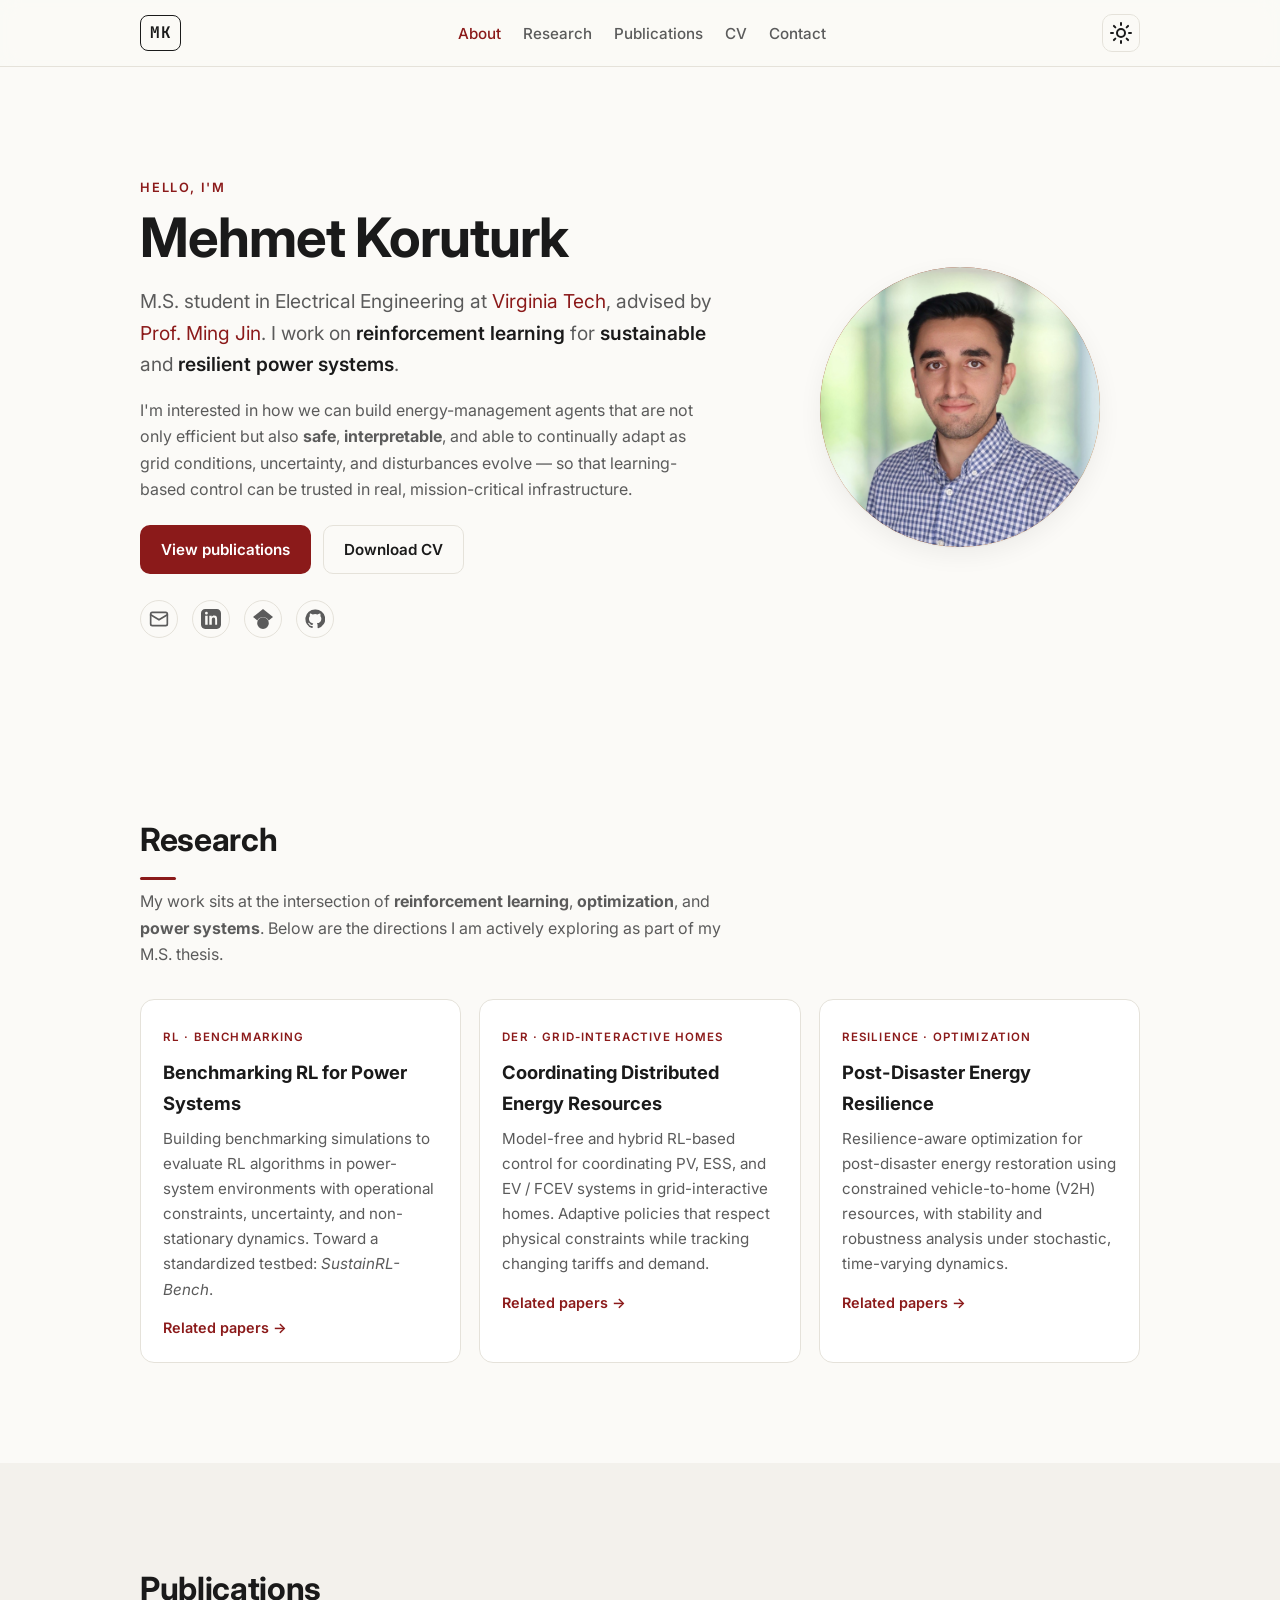
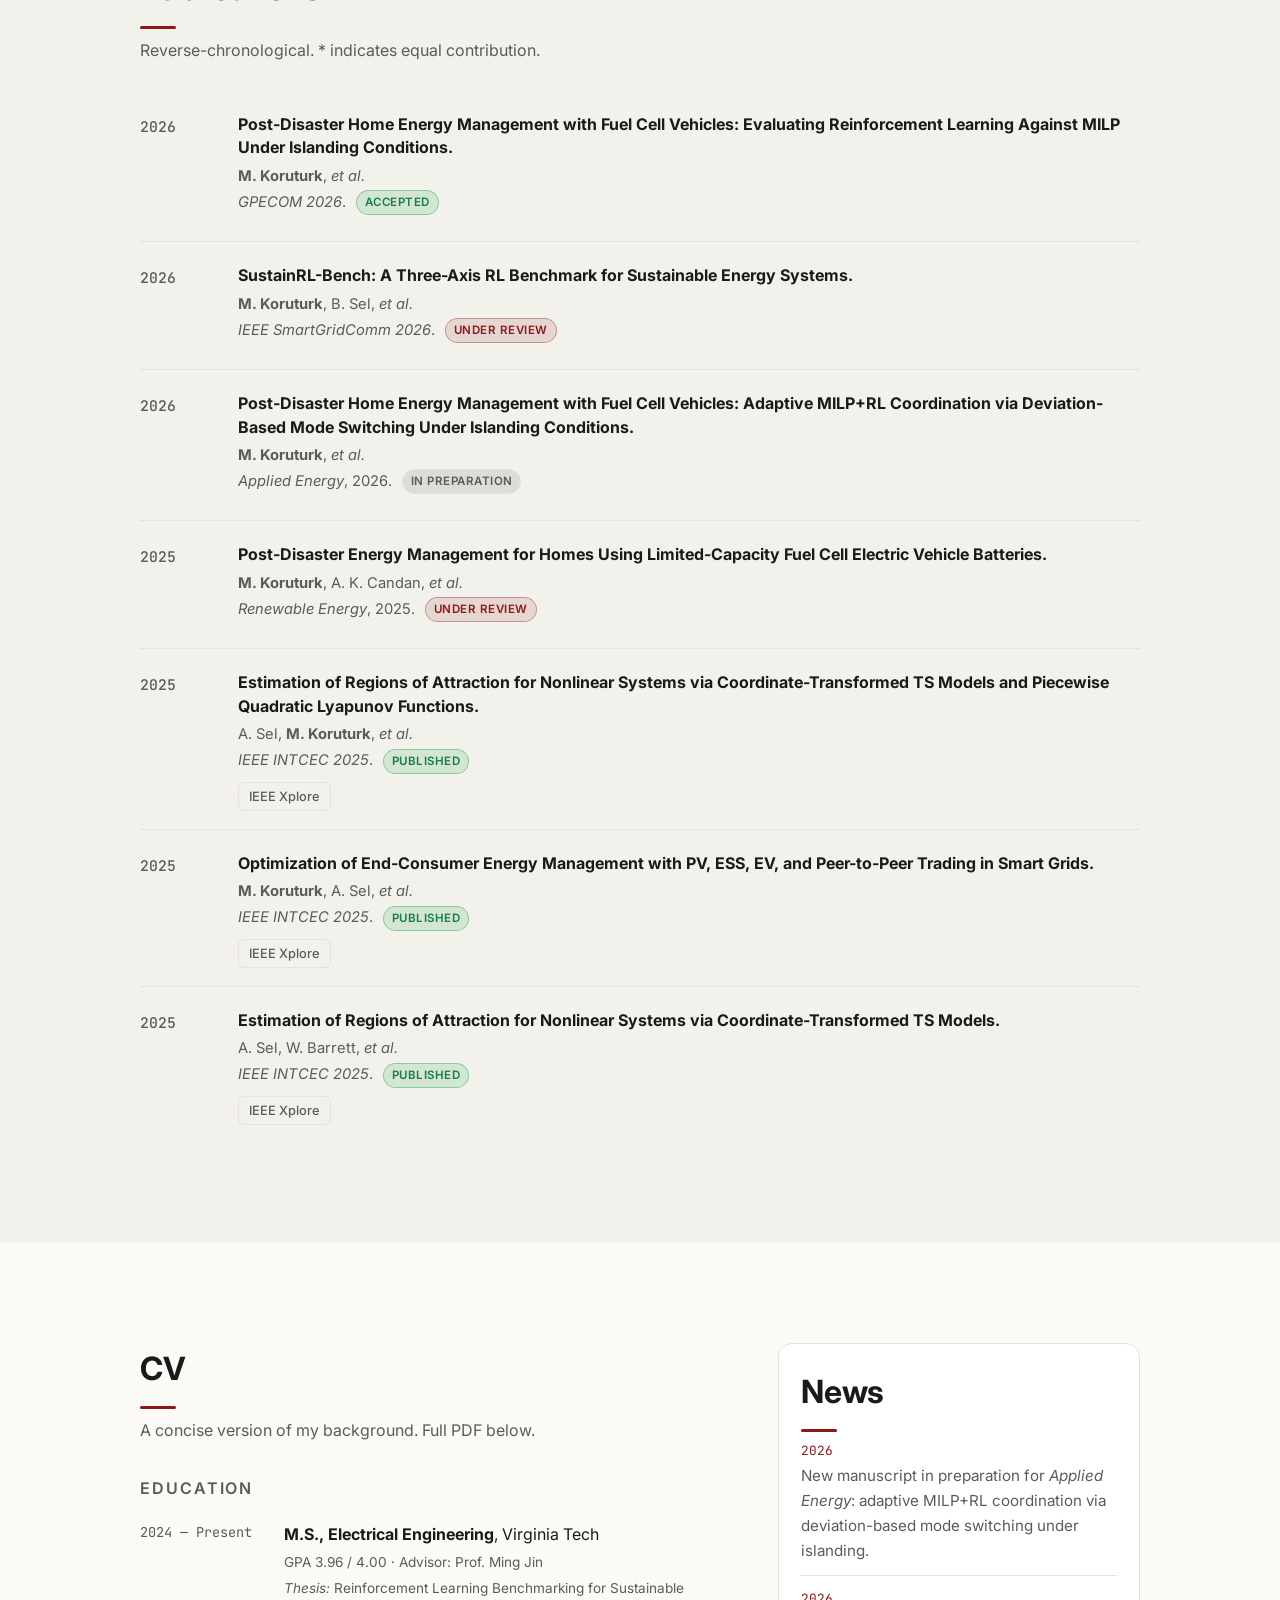
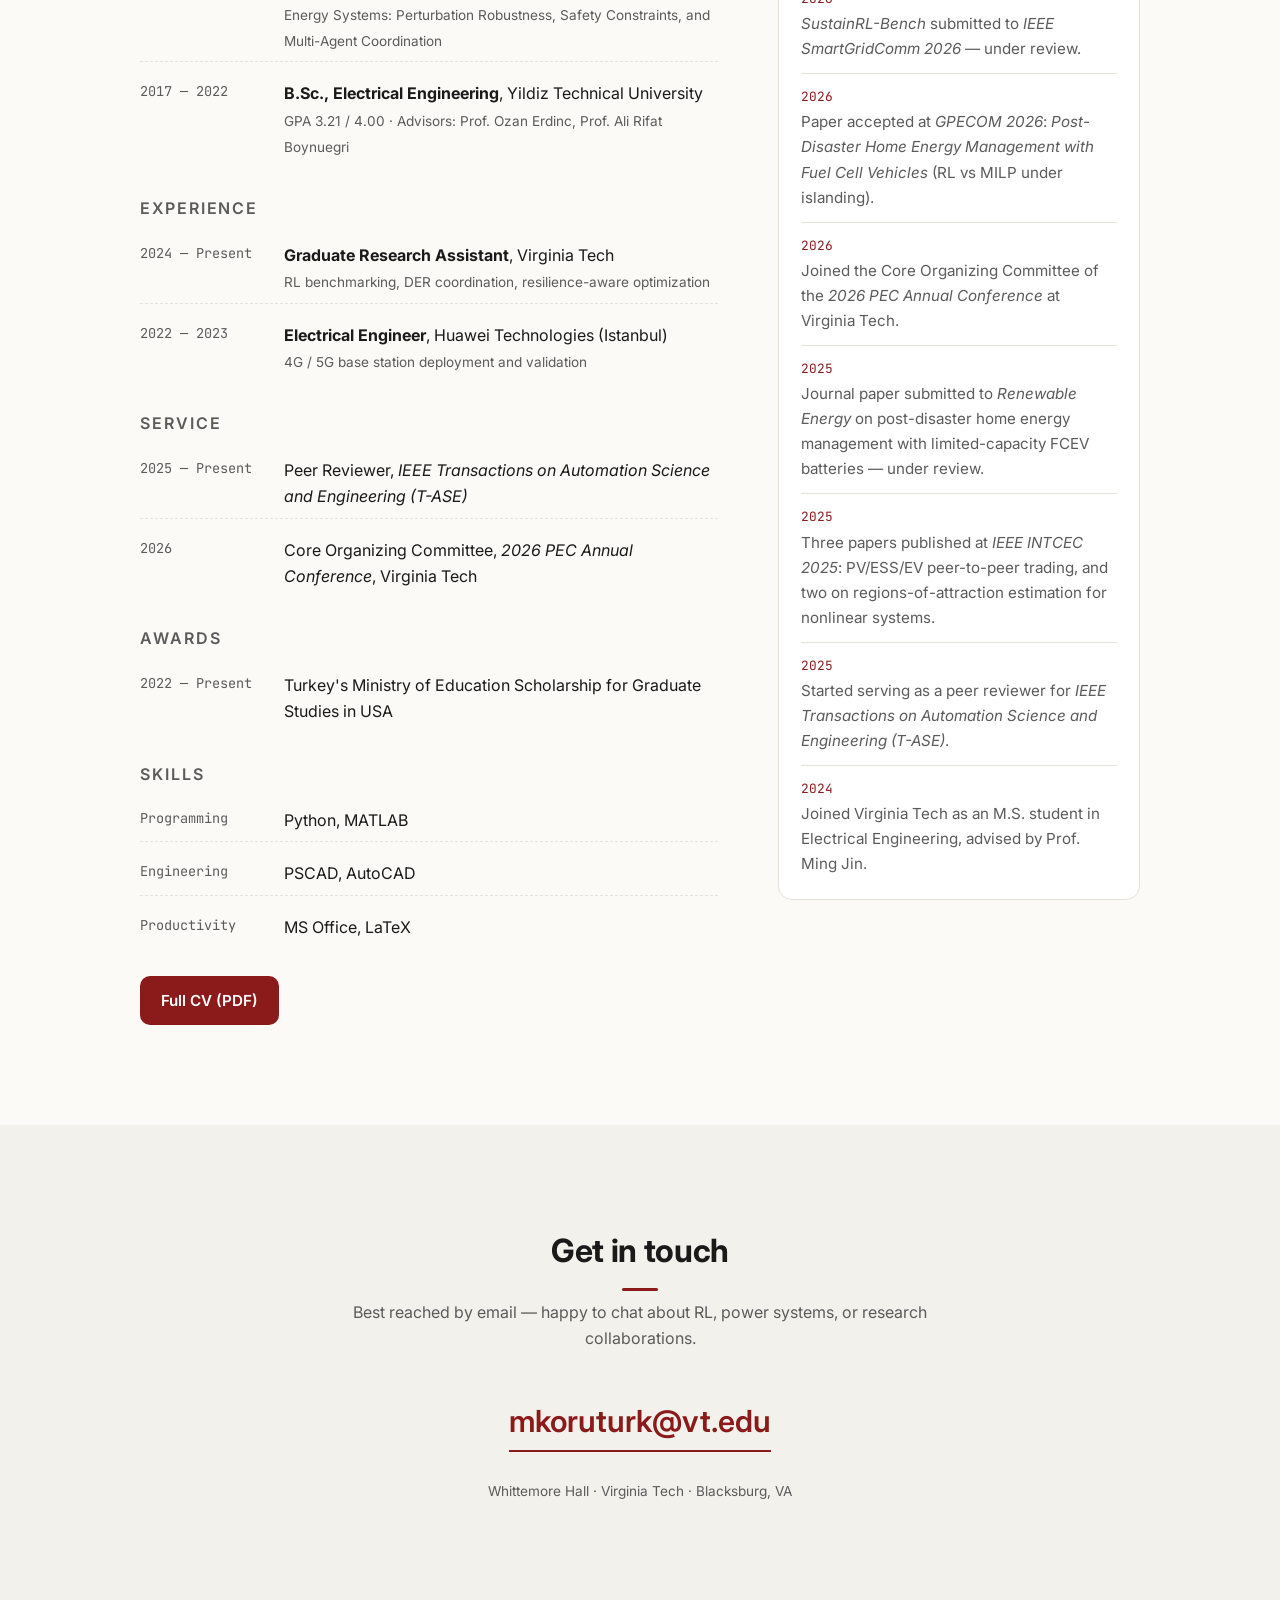
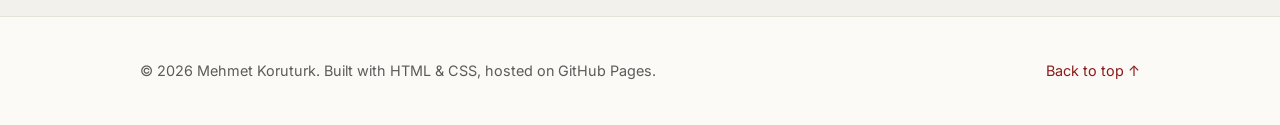
==== index.html @ cf34884a "Restore profile photo and CV PDF download" ====
<!DOCTYPE html>
<html lang="en">
<head>
  <meta charset="UTF-8" />
  <meta name="viewport" content="width=device-width, initial-scale=1.0" />
  <meta name="description" content="Mehmet Koruturk — M.S. student in Electrical Engineering at Virginia Tech. Reinforcement learning for sustainable and resilient power systems." />
  <meta name="author" content="Mehmet Koruturk" />
  <meta property="og:title" content="Mehmet Koruturk — Personal Website" />
  <meta property="og:description" content="M.S. in EE at Virginia Tech. Reinforcement learning for sustainable and resilient power systems." />
  <meta property="og:type" content="website" />
  <title>Mehmet Koruturk</title>

  <link rel="preconnect" href="https://fonts.googleapis.com" />
  <link rel="preconnect" href="https://fonts.gstatic.com" crossorigin />
  <link href="https://fonts.googleapis.com/css2?family=Inter:wght@300;400;500;600;700&family=JetBrains+Mono:wght@400;500&display=swap" rel="stylesheet" />

  <link rel="stylesheet" href="style.css" />
  <link rel="icon" type="image/svg+xml" href="data:image/svg+xml,%3Csvg xmlns='http://www.w3.org/2000/svg' viewBox='0 0 100 100'%3E%3Ctext y='.9em' font-size='90'%3E%E2%9A%A1%3C/text%3E%3C/svg%3E" />
</head>
<body>
  <a href="#main" class="skip-link">Skip to content</a>

  <nav class="nav" aria-label="Primary">
    <div class="nav-inner">
      <a href="#" class="nav-brand">MK</a>
      <ul class="nav-links">
        <li><a href="#about">About</a></li>
        <li><a href="#research">Research</a></li>
        <li><a href="#publications">Publications</a></li>
        <li><a href="#cv">CV</a></li>
        <li><a href="#contact">Contact</a></li>
      </ul>
      <button id="theme-toggle" class="theme-toggle" aria-label="Toggle color theme" type="button">
        <svg class="icon-sun" xmlns="http://www.w3.org/2000/svg" viewBox="0 0 24 24" fill="none" stroke="currentColor" stroke-width="2" stroke-linecap="round" stroke-linejoin="round">
          <circle cx="12" cy="12" r="4"/>
          <path d="M12 2v2M12 20v2M4.93 4.93l1.41 1.41M17.66 17.66l1.41 1.41M2 12h2M20 12h2M4.93 19.07l1.41-1.41M17.66 6.34l1.41-1.41"/>
        </svg>
        <svg class="icon-moon" xmlns="http://www.w3.org/2000/svg" viewBox="0 0 24 24" fill="none" stroke="currentColor" stroke-width="2" stroke-linecap="round" stroke-linejoin="round">
          <path d="M21 12.79A9 9 0 1 1 11.21 3 7 7 0 0 0 21 12.79z"/>
        </svg>
      </button>
    </div>
  </nav>

  <main id="main">
    <!-- HERO / ABOUT -->
    <section id="about" class="hero">
      <div class="container hero-grid">
        <div class="hero-text">
          <p class="eyebrow">Hello, I'm</p>
          <h1>Mehmet Koruturk</h1>
          <p class="lede">
            M.S. student in Electrical Engineering at
            <a href="https://www.vt.edu" target="_blank" rel="noopener">Virginia Tech</a>,
            advised by <a href="https://www.jinming.tech/" target="_blank" rel="noopener">Prof. Ming Jin</a>.
            I work on <span class="hl">reinforcement learning</span> for
            <span class="hl">sustainable</span> and <span class="hl">resilient power systems</span>.
          </p>
          <p class="bio">
            I'm interested in how we can build energy-management agents that are not only
            efficient but also <strong>safe</strong>, <strong>interpretable</strong>, and able
            to continually adapt as grid conditions, uncertainty, and disturbances evolve — so
            that learning-based control can be trusted in real, mission-critical infrastructure.
          </p>
          <div class="cta-row">
            <a class="btn btn-primary" href="#publications">View publications</a>
            <a class="btn btn-ghost" href="MehmetKoruturk_CV.pdf" target="_blank" rel="noopener">Download CV</a>
          </div>
          <ul class="socials" aria-label="Social links">
            <li><a href="mailto:mkoruturk@vt.edu" aria-label="Email">
              <svg xmlns="http://www.w3.org/2000/svg" viewBox="0 0 24 24" width="20" height="20" fill="none" stroke="currentColor" stroke-width="2" stroke-linecap="round" stroke-linejoin="round"><rect x="2" y="4" width="20" height="16" rx="2"/><path d="m22 7-10 6L2 7"/></svg>
            </a></li>
            <li><a href="https://www.linkedin.com/in/mehmet-koruturk210199/" target="_blank" rel="noopener" aria-label="LinkedIn">
              <svg xmlns="http://www.w3.org/2000/svg" viewBox="0 0 24 24" width="20" height="20" fill="currentColor"><path d="M19 0h-14C2.24 0 0 2.24 0 5v14c0 2.76 2.24 5 5 5h14c2.76 0 5-2.24 5-5V5c0-2.76-2.24-5-5-5zM8 19H5V8h3v11zM6.5 6.7a1.7 1.7 0 1 1 0-3.4 1.7 1.7 0 0 1 0 3.4zM20 19h-3v-5.6c0-1.34-.03-3.06-1.87-3.06-1.87 0-2.16 1.46-2.16 2.96V19h-3V8h2.88v1.5h.04c.4-.76 1.38-1.56 2.84-1.56 3.04 0 3.6 2 3.6 4.6V19z"/></svg>
            </a></li>
            <li><a href="https://scholar.google.com/citations?user=0nd6K10AAAAJ&hl=en" target="_blank" rel="noopener" aria-label="Google Scholar">
              <svg xmlns="http://www.w3.org/2000/svg" viewBox="0 0 24 24" width="20" height="20" fill="currentColor"><path d="M5.242 13.769L0 9.5 12 0l12 9.5-5.242 4.269C17.548 11.249 14.978 9.5 12 9.5c-2.977 0-5.548 1.748-6.758 4.269zM12 10a7 7 0 1 0 0 14 7 7 0 0 0 0-14z"/></svg>
            </a></li>
            <li><a href="https://github.com/MehmetKORUTURK" target="_blank" rel="noopener" aria-label="GitHub">
              <svg xmlns="http://www.w3.org/2000/svg" viewBox="0 0 24 24" width="20" height="20" fill="currentColor"><path d="M12 .5a11.5 11.5 0 0 0-3.64 22.42c.58.1.79-.25.79-.56v-2c-3.2.7-3.88-1.37-3.88-1.37-.53-1.34-1.3-1.7-1.3-1.7-1.06-.72.08-.7.08-.7 1.17.08 1.79 1.2 1.79 1.2 1.04 1.79 2.74 1.27 3.4.97.1-.76.4-1.27.74-1.56-2.55-.29-5.24-1.28-5.24-5.7 0-1.26.45-2.29 1.19-3.1-.12-.3-.52-1.48.12-3.08 0 0 .98-.31 3.2 1.18a11.1 11.1 0 0 1 5.83 0c2.22-1.5 3.2-1.18 3.2-1.18.65 1.6.24 2.78.12 3.08.74.81 1.19 1.84 1.19 3.1 0 4.43-2.7 5.4-5.27 5.69.41.36.78 1.06.78 2.13v3.16c0 .31.21.67.8.56A11.5 11.5 0 0 0 12 .5Z"/></svg>
            </a></li>
          </ul>
        </div>

        <div class="hero-photo">
          <div class="photo-frame">
            <img src="assets/profile.jpg" alt="Mehmet Koruturk" loading="lazy" />
          </div>
        </div>
      </div>
    </section>

    <!-- RESEARCH -->
    <section id="research" class="section">
      <div class="container">
        <h2 class="section-title">Research</h2>
        <p class="section-lead">
          My work sits at the intersection of <strong>reinforcement learning</strong>,
          <strong>optimization</strong>, and <strong>power systems</strong>. Below are the directions
          I am actively exploring as part of my M.S. thesis.
        </p>

        <div class="cards">
          <article class="card">
            <div class="card-tag">RL · Benchmarking</div>
            <h3>Benchmarking RL for Power Systems</h3>
            <p>
              Building benchmarking simulations to evaluate RL algorithms in power-system
              environments with operational constraints, uncertainty, and non-stationary
              dynamics. Toward a standardized testbed: <em>SustainRL-Bench</em>.
            </p>
            <a class="card-link" href="#publications">Related papers →</a>
          </article>

          <article class="card">
            <div class="card-tag">DER · Grid-Interactive Homes</div>
            <h3>Coordinating Distributed Energy Resources</h3>
            <p>
              Model-free and hybrid RL-based control for coordinating PV, ESS, and EV / FCEV
              systems in grid-interactive homes. Adaptive policies that respect physical
              constraints while tracking changing tariffs and demand.
            </p>
            <a class="card-link" href="#publications">Related papers →</a>
          </article>

          <article class="card">
            <div class="card-tag">Resilience · Optimization</div>
            <h3>Post-Disaster Energy Resilience</h3>
            <p>
              Resilience-aware optimization for post-disaster energy restoration using
              constrained vehicle-to-home (V2H) resources, with stability and robustness
              analysis under stochastic, time-varying dynamics.
            </p>
            <a class="card-link" href="#publications">Related papers →</a>
          </article>
        </div>
      </div>
    </section>

    <!-- PUBLICATIONS -->
    <section id="publications" class="section section-alt">
      <div class="container">
        <h2 class="section-title">Publications</h2>
        <p class="section-lead">
          Reverse-chronological. <span class="muted">* indicates equal contribution.</span>
        </p>

        <ul class="pub-list">
          <li class="pub">
            <span class="pub-year">2026</span>
            <div>
              <p class="pub-title"><strong>Post-Disaster Home Energy Management with Fuel Cell Vehicles: Evaluating Reinforcement Learning Against MILP Under Islanding Conditions.</strong></p>
              <p class="pub-authors"><strong>M. Koruturk</strong>, <em>et al.</em></p>
              <p class="pub-venue"><em>GPECOM 2026</em>. <span class="status status-accepted">Accepted</span></p>
            </div>
          </li>

          <li class="pub">
            <span class="pub-year">2026</span>
            <div>
              <p class="pub-title"><strong>SustainRL-Bench: A Three-Axis RL Benchmark for Sustainable Energy Systems.</strong></p>
              <p class="pub-authors"><strong>M. Koruturk</strong>, B. Sel, <em>et al.</em></p>
              <p class="pub-venue"><em>IEEE SmartGridComm 2026</em>. <span class="status status-review">Under review</span></p>
            </div>
          </li>

          <li class="pub">
            <span class="pub-year">2026</span>
            <div>
              <p class="pub-title"><strong>Post-Disaster Home Energy Management with Fuel Cell Vehicles: Adaptive MILP+RL Coordination via Deviation-Based Mode Switching Under Islanding Conditions.</strong></p>
              <p class="pub-authors"><strong>M. Koruturk</strong>, <em>et al.</em></p>
              <p class="pub-venue"><em>Applied Energy</em>, 2026. <span class="status status-soon">In preparation</span></p>
            </div>
          </li>

          <li class="pub">
            <span class="pub-year">2025</span>
            <div>
              <p class="pub-title"><strong>Post-Disaster Energy Management for Homes Using Limited-Capacity Fuel Cell Electric Vehicle Batteries.</strong></p>
              <p class="pub-authors"><strong>M. Koruturk</strong>, A. K. Candan, <em>et al.</em></p>
              <p class="pub-venue"><em>Renewable Energy</em>, 2025. <span class="status status-review">Under review</span></p>
            </div>
          </li>

          <li class="pub">
            <span class="pub-year">2025</span>
            <div>
              <p class="pub-title"><strong>Estimation of Regions of Attraction for Nonlinear Systems via Coordinate-Transformed TS Models and Piecewise Quadratic Lyapunov Functions.</strong></p>
              <p class="pub-authors">A. Sel, <strong>M. Koruturk</strong>, <em>et al.</em></p>
              <p class="pub-venue"><em>IEEE INTCEC 2025</em>. <span class="status status-published">Published</span></p>
              <div class="pub-actions">
                <a href="https://ieeexplore.ieee.org/document/11256030" target="_blank" rel="noopener">IEEE Xplore</a>
              </div>
            </div>
          </li>

          <li class="pub">
            <span class="pub-year">2025</span>
            <div>
              <p class="pub-title"><strong>Optimization of End-Consumer Energy Management with PV, ESS, EV, and Peer-to-Peer Trading in Smart Grids.</strong></p>
              <p class="pub-authors"><strong>M. Koruturk</strong>, A. Sel, <em>et al.</em></p>
              <p class="pub-venue"><em>IEEE INTCEC 2025</em>. <span class="status status-published">Published</span></p>
              <div class="pub-actions">
                <a href="https://ieeexplore.ieee.org/document/11255815" target="_blank" rel="noopener">IEEE Xplore</a>
              </div>
            </div>
          </li>

          <li class="pub">
            <span class="pub-year">2025</span>
            <div>
              <p class="pub-title"><strong>Estimation of Regions of Attraction for Nonlinear Systems via Coordinate-Transformed TS Models.</strong></p>
              <p class="pub-authors">A. Sel, W. Barrett, <em>et al.</em></p>
              <p class="pub-venue"><em>IEEE INTCEC 2025</em>. <span class="status status-published">Published</span></p>
              <div class="pub-actions">
                <a href="https://ieeexplore.ieee.org/document/11255827" target="_blank" rel="noopener">IEEE Xplore</a>
              </div>
            </div>
          </li>
        </ul>
      </div>
    </section>

    <!-- CV / NEWS -->
    <section id="cv" class="section">
      <div class="container two-col">
        <div>
          <h2 class="section-title">CV</h2>
          <p class="section-lead">A concise version of my background. Full PDF below.</p>

          <div class="timeline">
            <div class="timeline-block">
              <h3>Education</h3>
              <ul class="t-list">
                <li>
                  <span class="t-when">2024 — Present</span>
                  <span class="t-what">
                    <strong>M.S., Electrical Engineering</strong>, Virginia Tech<br />
                    <span class="muted small">GPA 3.96 / 4.00 · Advisor: Prof. Ming Jin</span><br />
                    <span class="muted small"><em>Thesis:</em> Reinforcement Learning Benchmarking for Sustainable Energy Systems: Perturbation Robustness, Safety Constraints, and Multi-Agent Coordination</span>
                  </span>
                </li>
                <li>
                  <span class="t-when">2017 — 2022</span>
                  <span class="t-what">
                    <strong>B.Sc., Electrical Engineering</strong>, Yildiz Technical University<br />
                    <span class="muted small">GPA 3.21 / 4.00 · Advisors: Prof. Ozan Erdinc, Prof. Ali Rifat Boynuegri</span>
                  </span>
                </li>
              </ul>
            </div>

            <div class="timeline-block">
              <h3>Experience</h3>
              <ul class="t-list">
                <li>
                  <span class="t-when">2024 — Present</span>
                  <span class="t-what">
                    <strong>Graduate Research Assistant</strong>, Virginia Tech<br />
                    <span class="muted small">RL benchmarking, DER coordination, resilience-aware optimization</span>
                  </span>
                </li>
                <li>
                  <span class="t-when">2022 — 2023</span>
                  <span class="t-what">
                    <strong>Electrical Engineer</strong>, Huawei Technologies (Istanbul)<br />
                    <span class="muted small">4G / 5G base station deployment and validation</span>
                  </span>
                </li>
              </ul>
            </div>

            <div class="timeline-block">
              <h3>Service</h3>
              <ul class="t-list">
                <li>
                  <span class="t-when">2025 — Present</span>
                  <span class="t-what">Peer Reviewer, <em>IEEE Transactions on Automation Science and Engineering (T-ASE)</em></span>
                </li>
                <li>
                  <span class="t-when">2026</span>
                  <span class="t-what">Core Organizing Committee, <em>2026 PEC Annual Conference</em>, Virginia Tech</span>
                </li>
              </ul>
            </div>

            <div class="timeline-block">
              <h3>Awards</h3>
              <ul class="t-list">
                <li>
                  <span class="t-when">2022 — Present</span>
                  <span class="t-what">Turkey's Ministry of Education Scholarship for Graduate Studies in USA</span>
                </li>
              </ul>
            </div>

            <div class="timeline-block">
              <h3>Skills</h3>
              <ul class="t-list">
                <li><span class="t-when">Programming</span><span class="t-what">Python, MATLAB</span></li>
                <li><span class="t-when">Engineering</span><span class="t-what">PSCAD, AutoCAD</span></li>
                <li><span class="t-when">Productivity</span><span class="t-what">MS Office, LaTeX</span></li>
              </ul>
            </div>
          </div>

          <a class="btn btn-primary" href="MehmetKoruturk_CV.pdf" target="_blank" rel="noopener">Full CV (PDF)</a>
        </div>

        <aside class="news">
          <h2 class="section-title">News</h2>
          <ul class="news-list">
            <li><time>2026</time>New manuscript in preparation for <em>Applied Energy</em>: adaptive MILP+RL coordination via deviation-based mode switching under islanding.</li>
            <li><time>2026</time><em>SustainRL-Bench</em> submitted to <em>IEEE SmartGridComm 2026</em> — under review.</li>
            <li><time>2026</time>Paper accepted at <em>GPECOM 2026</em>: <em>Post-Disaster Home Energy Management with Fuel Cell Vehicles</em> (RL vs MILP under islanding).</li>
            <li><time>2026</time>Joined the Core Organizing Committee of the <em>2026 PEC Annual Conference</em> at Virginia Tech.</li>
            <li><time>2025</time>Journal paper submitted to <em>Renewable Energy</em> on post-disaster home energy management with limited-capacity FCEV batteries — under review.</li>
            <li><time>2025</time>Three papers published at <em>IEEE INTCEC 2025</em>: PV/ESS/EV peer-to-peer trading, and two on regions-of-attraction estimation for nonlinear systems.</li>
            <li><time>2025</time>Started serving as a peer reviewer for <em>IEEE Transactions on Automation Science and Engineering (T-ASE)</em>.</li>
            <li><time>2024</time>Joined Virginia Tech as an M.S. student in Electrical Engineering, advised by Prof. Ming Jin.</li>
          </ul>
        </aside>
      </div>
    </section>

    <!-- CONTACT -->
    <section id="contact" class="section section-alt">
      <div class="container contact">
        <h2 class="section-title">Get in touch</h2>
        <p class="section-lead">
          Best reached by email — happy to chat about RL, power systems, or research collaborations.
        </p>
        <a class="email-big" href="mailto:mkoruturk@vt.edu">mkoruturk@vt.edu</a>
        <p class="muted small">Whittemore Hall · Virginia Tech · Blacksburg, VA</p>
      </div>
    </section>
  </main>

  <footer class="footer">
    <div class="container footer-inner">
      <p>© <span id="year"></span> Mehmet Koruturk. Built with HTML &amp; CSS, hosted on GitHub Pages.</p>
      <p><a href="#">Back to top ↑</a></p>
    </div>
  </footer>

  <script src="script.js"></script>
</body>
</html>
---- style.css ----
/* =========================
   Tokens (light + dark)
   ========================= */
:root {
  --bg: #fbfaf7;
  --bg-alt: #f3f1ec;
  --surface: #ffffff;
  --text: #1a1a1a;
  --text-muted: #5b5b5b;
  --border: #e5e2da;
  --accent: #8b1a1a;        /* VT-ish maroon */
  --accent-2: #d97706;      /* warm amber */
  --link: #8b1a1a;
  --link-hover: #b1252b;
  --shadow: 0 1px 2px rgba(0,0,0,.04), 0 8px 24px rgba(0,0,0,.06);
  --radius: 14px;
  --radius-sm: 8px;
  --max-w: 1080px;
  --content-pad: clamp(20px, 4vw, 40px);
  --transition: 180ms cubic-bezier(.4,.0,.2,1);
}

[data-theme="dark"] {
  --bg: #0f1115;
  --bg-alt: #161922;
  --surface: #1a1e29;
  --text: #ececec;
  --text-muted: #a4a8b3;
  --border: #2a2f3c;
  --accent: #f59e0b;
  --accent-2: #fb7185;
  --link: #f59e0b;
  --link-hover: #fbbf24;
  --shadow: 0 1px 2px rgba(0,0,0,.3), 0 8px 24px rgba(0,0,0,.45);
}

/* =========================
   Base
   ========================= */
* { box-sizing: border-box; }
html { scroll-behavior: smooth; }
html, body { margin: 0; padding: 0; }
body {
  font-family: 'Inter', -apple-system, BlinkMacSystemFont, 'Segoe UI', sans-serif;
  font-size: 16px;
  line-height: 1.65;
  color: var(--text);
  background: var(--bg);
  -webkit-font-smoothing: antialiased;
  text-rendering: optimizeLegibility;
  transition: background var(--transition), color var(--transition);
}
img { max-width: 100%; display: block; }
a {
  color: var(--link);
  text-decoration: none;
  transition: color var(--transition);
}
a:hover { color: var(--link-hover); text-decoration: underline; text-underline-offset: 3px; }
code { font-family: 'JetBrains Mono', ui-monospace, monospace; font-size: .9em; background: var(--bg-alt); padding: 2px 6px; border-radius: 4px; }

.container { max-width: var(--max-w); margin: 0 auto; padding: 0 var(--content-pad); }

.skip-link {
  position: absolute; left: -10000px; top: auto;
  background: var(--accent); color: #fff; padding: 8px 12px; border-radius: 6px;
}
.skip-link:focus { left: 16px; top: 16px; z-index: 9999; }

/* =========================
   Nav
   ========================= */
.nav {
  position: sticky; top: 0; z-index: 50;
  backdrop-filter: saturate(160%) blur(10px);
  background: color-mix(in srgb, var(--bg) 80%, transparent);
  border-bottom: 1px solid var(--border);
}
.nav-inner {
  max-width: var(--max-w); margin: 0 auto;
  display: flex; align-items: center; justify-content: space-between;
  padding: 14px var(--content-pad);
  gap: 16px;
}
.nav-brand {
  font-weight: 700; letter-spacing: .04em;
  font-family: 'JetBrains Mono', monospace;
  border: 1.5px solid var(--text);
  padding: 4px 9px; border-radius: 8px;
  color: var(--text);
}
.nav-brand:hover { background: var(--text); color: var(--bg); text-decoration: none; }

.nav-links {
  list-style: none; display: flex; gap: 22px; margin: 0; padding: 0;
}
.nav-links a {
  color: var(--text-muted);
  font-weight: 500; font-size: .95rem;
}
.nav-links a:hover { color: var(--text); text-decoration: none; }

.theme-toggle {
  background: transparent;
  border: 1px solid var(--border);
  color: var(--text);
  width: 38px; height: 38px;
  border-radius: 10px;
  display: inline-flex; align-items: center; justify-content: center;
  cursor: pointer;
  transition: all var(--transition);
}
.theme-toggle:hover { border-color: var(--text); }
.theme-toggle .icon-moon { display: none; }
[data-theme="dark"] .theme-toggle .icon-sun { display: none; }
[data-theme="dark"] .theme-toggle .icon-moon { display: block; }

@media (max-width: 640px) {
  .nav-links { display: none; }
}

/* =========================
   Hero
   ========================= */
.hero { padding: clamp(60px, 9vw, 110px) 0 clamp(40px, 6vw, 80px); }
.hero-grid {
  display: grid;
  grid-template-columns: 1.6fr 1fr;
  gap: clamp(28px, 5vw, 64px);
  align-items: center;
}
@media (max-width: 800px) {
  .hero-grid { grid-template-columns: 1fr; }
}

.eyebrow {
  text-transform: uppercase; letter-spacing: .14em;
  font-size: .8rem; font-weight: 600;
  color: var(--accent);
  margin: 0 0 10px;
}
h1 {
  font-size: clamp(2.2rem, 5vw, 3.4rem);
  line-height: 1.1; margin: 0 0 18px;
  letter-spacing: -0.02em;
  font-weight: 700;
}
.lede {
  font-size: clamp(1.05rem, 1.5vw, 1.2rem);
  color: var(--text-muted);
  margin: 0 0 14px;
}
.lede .hl { color: var(--text); font-weight: 600; }
.bio { color: var(--text-muted); max-width: 56ch; }

.cta-row { display: flex; gap: 12px; flex-wrap: wrap; margin: 22px 0 26px; }
.btn {
  display: inline-flex; align-items: center; gap: 8px;
  padding: 11px 20px;
  border-radius: 10px;
  font-weight: 600; font-size: .95rem;
  border: 1.5px solid transparent;
  cursor: pointer;
  transition: all var(--transition);
}
.btn:hover { text-decoration: none; transform: translateY(-1px); }
.btn-primary {
  background: var(--accent); color: #fff;
}
.btn-primary:hover { background: var(--link-hover); color: #fff; }
.btn-ghost {
  background: transparent; color: var(--text);
  border-color: var(--border);
}
.btn-ghost:hover { border-color: var(--text); }

.socials {
  list-style: none; padding: 0; margin: 0;
  display: flex; gap: 14px;
}
.socials a {
  width: 38px; height: 38px;
  display: inline-flex; align-items: center; justify-content: center;
  border-radius: 50%;
  border: 1px solid var(--border);
  color: var(--text-muted);
  transition: all var(--transition);
}
.socials a:hover { color: var(--accent); border-color: var(--accent); transform: translateY(-2px); text-decoration: none; }

.hero-photo { display: flex; flex-direction: column; align-items: center; gap: 10px; }
.photo-frame {
  width: clamp(200px, 28vw, 280px);
  aspect-ratio: 1 / 1;
  border-radius: 50%;
  overflow: hidden;
  background: linear-gradient(135deg, var(--accent) 0%, var(--accent-2) 100%);
  box-shadow: var(--shadow);
  display: grid; place-items: center;
}
.photo-frame img { width: 100%; height: 100%; object-fit: cover; object-position: 50% 10%; }
.photo-placeholder {
  font-family: 'JetBrains Mono', monospace;
  font-size: clamp(3rem, 6vw, 4.5rem);
  font-weight: 700;
  color: rgba(255,255,255,.92);
  letter-spacing: .04em;
}
.photo-caption { color: var(--text-muted); font-size: .9rem; margin: 0; }

/* =========================
   Sections
   ========================= */
.section { padding: clamp(60px, 8vw, 100px) 0; }
.section-alt { background: var(--bg-alt); }
.section-title {
  font-size: clamp(1.5rem, 2.8vw, 2rem);
  margin: 0 0 8px;
  letter-spacing: -0.01em;
}
.section-title::after {
  content: ''; display: block;
  width: 36px; height: 3px;
  background: var(--accent);
  border-radius: 2px;
  margin-top: 10px;
}
.section-lead {
  color: var(--text-muted);
  margin: 0 0 32px;
  max-width: 60ch;
}

/* Cards */
.cards {
  display: grid;
  grid-template-columns: repeat(auto-fit, minmax(260px, 1fr));
  gap: 18px;
}
.card {
  background: var(--surface);
  border: 1px solid var(--border);
  border-radius: var(--radius);
  padding: 22px;
  transition: transform var(--transition), box-shadow var(--transition), border-color var(--transition);
}
.card:hover {
  transform: translateY(-3px);
  box-shadow: var(--shadow);
  border-color: color-mix(in srgb, var(--accent) 40%, var(--border));
}
.card-tag {
  display: inline-block;
  font-size: .72rem;
  text-transform: uppercase;
  letter-spacing: .1em;
  font-weight: 600;
  color: var(--accent);
  margin-bottom: 10px;
}
.card h3 { margin: 0 0 8px; font-size: 1.15rem; }
.card p { color: var(--text-muted); margin: 0 0 12px; font-size: .95rem; }
.card-link { font-weight: 600; font-size: .9rem; }

/* Publications */
.pub-list { list-style: none; padding: 0; margin: 0; display: flex; flex-direction: column; gap: 4px; }
.pub {
  display: grid;
  grid-template-columns: 80px 1fr;
  gap: 18px;
  padding: 18px 0;
  border-bottom: 1px solid var(--border);
}
.pub:last-child { border-bottom: none; }
.pub-year {
  font-family: 'JetBrains Mono', monospace;
  font-weight: 500;
  color: var(--text-muted);
  font-size: .92rem;
  padding-top: 2px;
}
.pub-title { margin: 0 0 4px; line-height: 1.45; }
.pub-authors { color: var(--text-muted); margin: 0 0 2px; font-size: .92rem; }
.pub-venue { color: var(--text-muted); margin: 0 0 8px; font-size: .92rem; }
.pub-actions { display: flex; gap: 8px; flex-wrap: wrap; }
.pub-actions a {
  display: inline-block;
  font-size: .8rem;
  font-weight: 500;
  padding: 3px 10px;
  border: 1px solid var(--border);
  border-radius: 6px;
  color: var(--text-muted);
}
.pub-actions a:hover { color: var(--accent); border-color: var(--accent); text-decoration: none; }

/* Status badges on publications */
.status {
  display: inline-block;
  font-size: .72rem;
  font-weight: 600;
  letter-spacing: .04em;
  text-transform: uppercase;
  padding: 2px 8px;
  border-radius: 999px;
  margin-left: 6px;
  vertical-align: middle;
}
.status-review {
  background: color-mix(in srgb, var(--accent) 12%, transparent);
  color: var(--accent);
  border: 1px solid color-mix(in srgb, var(--accent) 35%, transparent);
}
.status-soon {
  background: color-mix(in srgb, var(--text-muted) 14%, transparent);
  color: var(--text-muted);
  border: 1px solid var(--border);
}
.status-accepted,
.status-published {
  background: color-mix(in srgb, #16a34a 14%, transparent);
  color: #15803d;
  border: 1px solid color-mix(in srgb, #16a34a 40%, transparent);
}
[data-theme="dark"] .status-accepted,
[data-theme="dark"] .status-published {
  color: #4ade80;
  border-color: color-mix(in srgb, #4ade80 45%, transparent);
}

@media (max-width: 560px) {
  .pub { grid-template-columns: 1fr; gap: 6px; }
  .pub-year { padding-top: 0; }
}

/* CV / two-col */
.two-col {
  display: grid;
  grid-template-columns: 1.6fr 1fr;
  gap: clamp(28px, 5vw, 60px);
}
@media (max-width: 800px) {
  .two-col { grid-template-columns: 1fr; }
}

.timeline-block { margin-bottom: 28px; }
.timeline-block h3 {
  font-size: 1rem;
  text-transform: uppercase;
  letter-spacing: .12em;
  color: var(--text-muted);
  margin: 0 0 12px;
  font-weight: 600;
}
.t-list { list-style: none; padding: 0; margin: 0; display: flex; flex-direction: column; gap: 10px; }
.t-list li {
  display: grid;
  grid-template-columns: 130px 1fr;
  gap: 14px;
  padding: 8px 0;
  border-bottom: 1px dashed var(--border);
}
.t-list li:last-child { border-bottom: none; }
.t-when { font-family: 'JetBrains Mono', monospace; font-size: .85rem; color: var(--text-muted); }

@media (max-width: 540px) {
  .t-list li { grid-template-columns: 1fr; gap: 2px; }
}

/* News */
.news { background: var(--surface); border: 1px solid var(--border); border-radius: var(--radius); padding: 22px; height: max-content; }
.news .section-title { margin-top: 0; }
.news-list { list-style: none; padding: 0; margin: 0; display: flex; flex-direction: column; gap: 12px; }
.news-list li { font-size: .95rem; color: var(--text-muted); padding-bottom: 12px; border-bottom: 1px solid var(--border); }
.news-list li:last-child { border-bottom: none; padding-bottom: 0; }
.news-list time { display: block; font-family: 'JetBrains Mono', monospace; font-size: .8rem; color: var(--accent); margin-bottom: 2px; }

/* Contact */
.contact { text-align: center; }
.contact .section-title::after { margin-left: auto; margin-right: auto; }
.contact .section-lead { margin-left: auto; margin-right: auto; }
.email-big {
  display: inline-block;
  font-size: clamp(1.3rem, 3.2vw, 1.9rem);
  font-weight: 600;
  margin: 12px 0 14px;
  border-bottom: 2px solid var(--accent);
  padding-bottom: 4px;
}

/* Footer */
.footer {
  border-top: 1px solid var(--border);
  background: var(--bg);
  padding: 28px 0;
  font-size: .9rem;
  color: var(--text-muted);
}
.footer-inner {
  display: flex; justify-content: space-between; flex-wrap: wrap; gap: 8px;
}

/* Helpers */
.muted { color: var(--text-muted); }
.small { font-size: .85rem; }

/* Reduced motion */
@media (prefers-reduced-motion: reduce) {
  * { transition: none !important; animation: none !important; }
  html { scroll-behavior: auto; }
}

/* Active nav link */
.nav-links a.is-active { color: var(--accent); }

/* Selection */
::selection { background: var(--accent); color: #fff; }
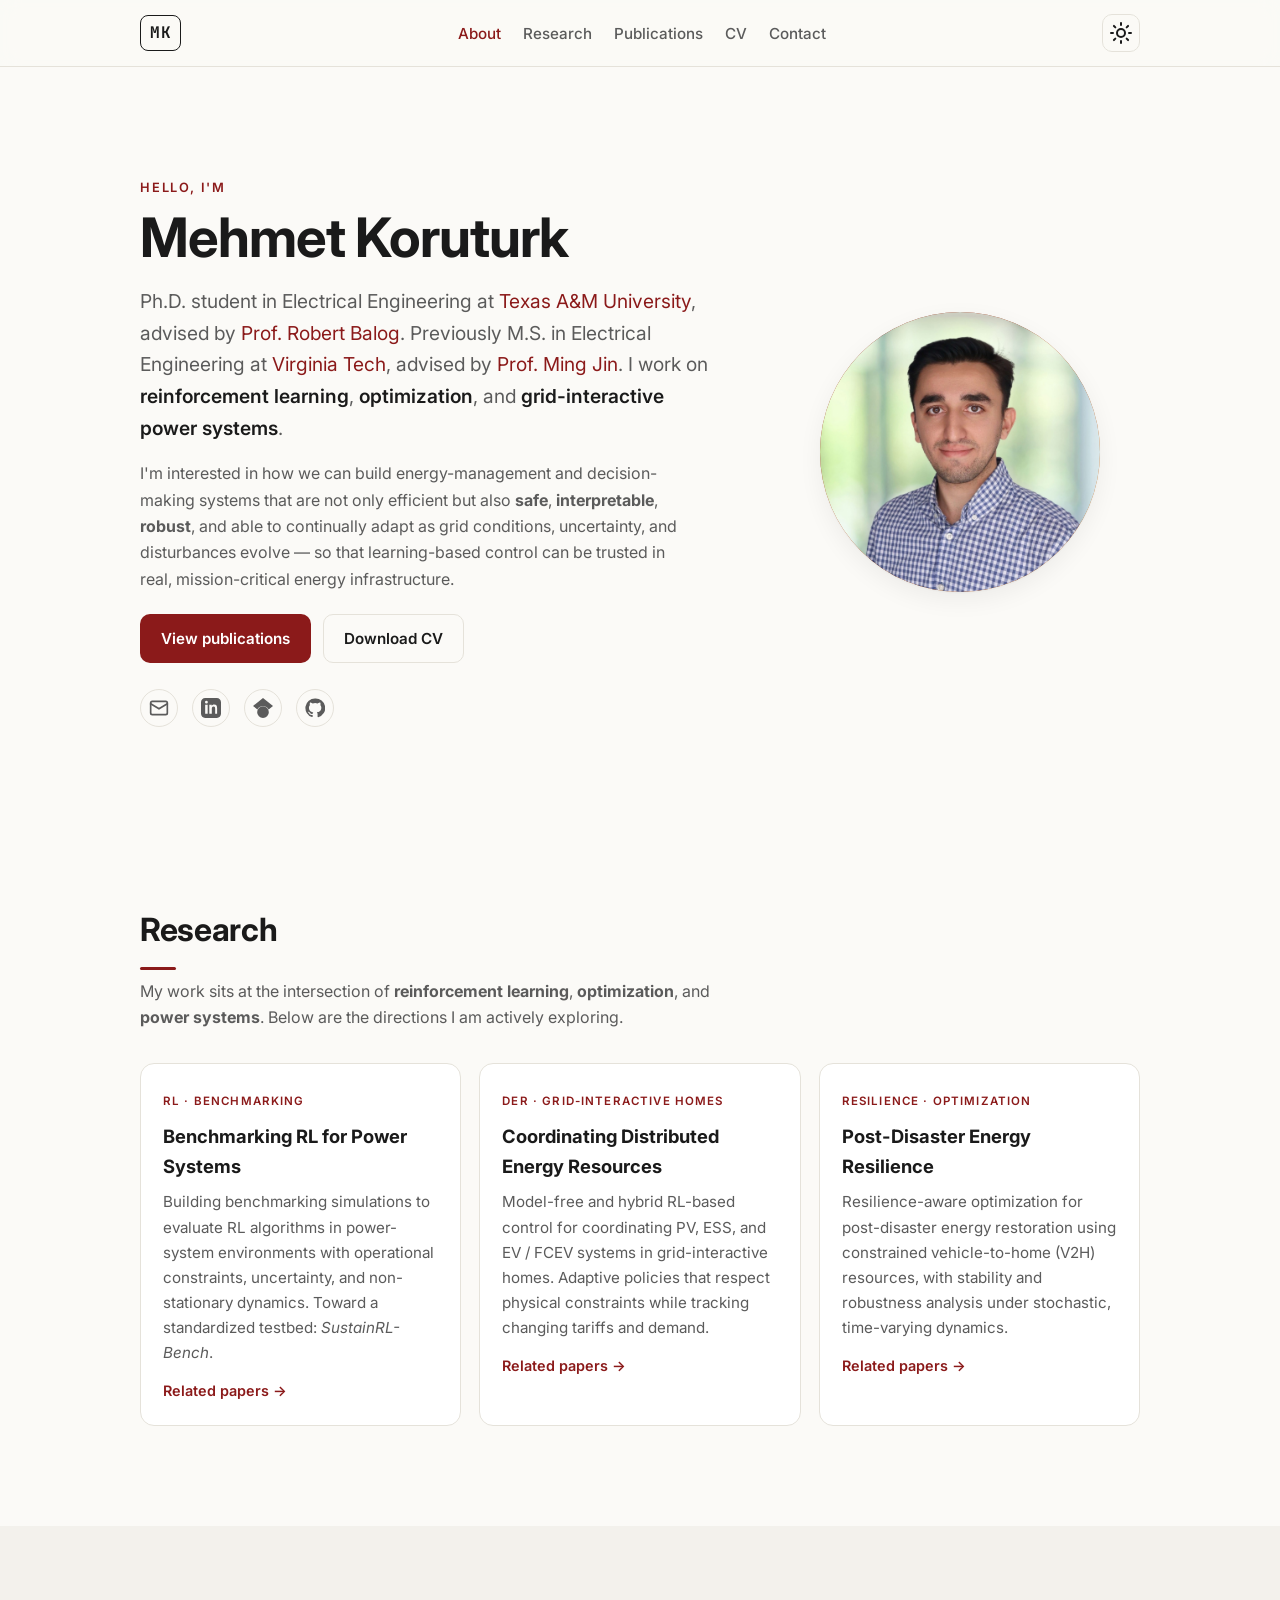
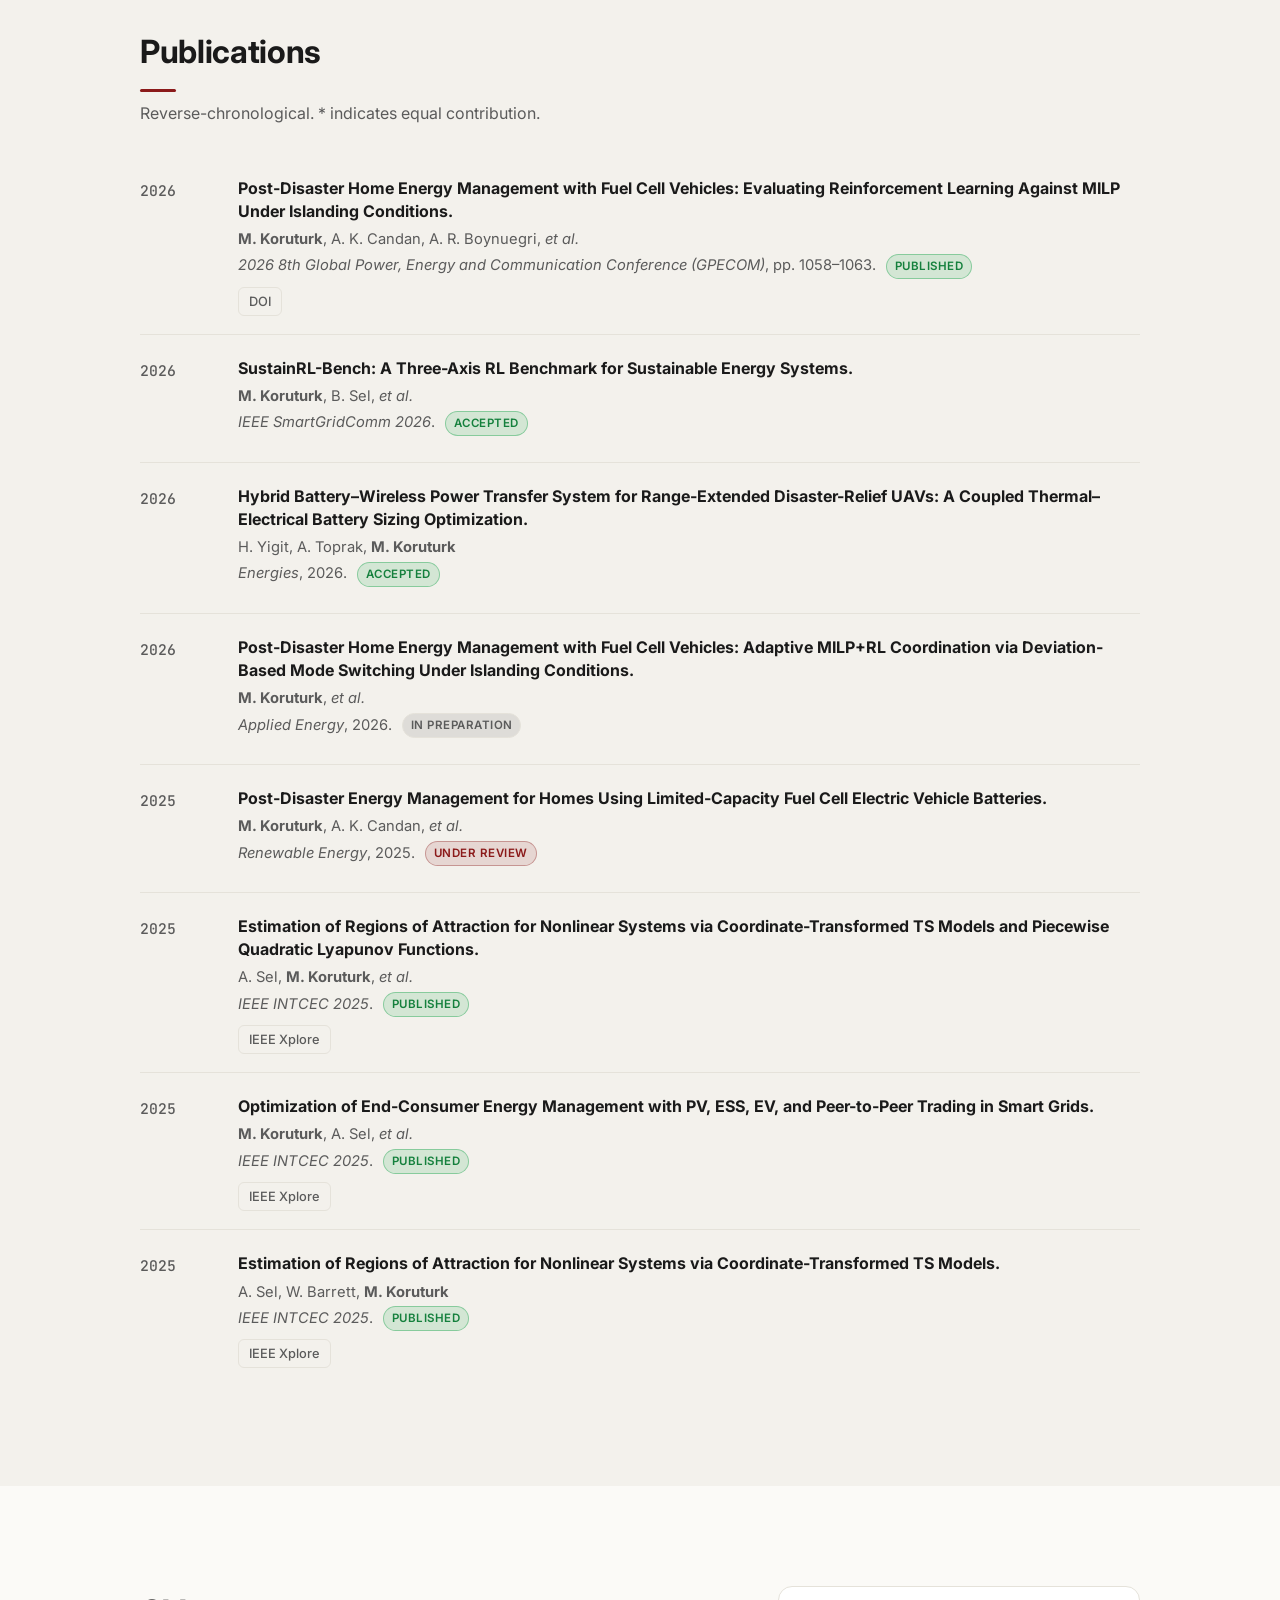
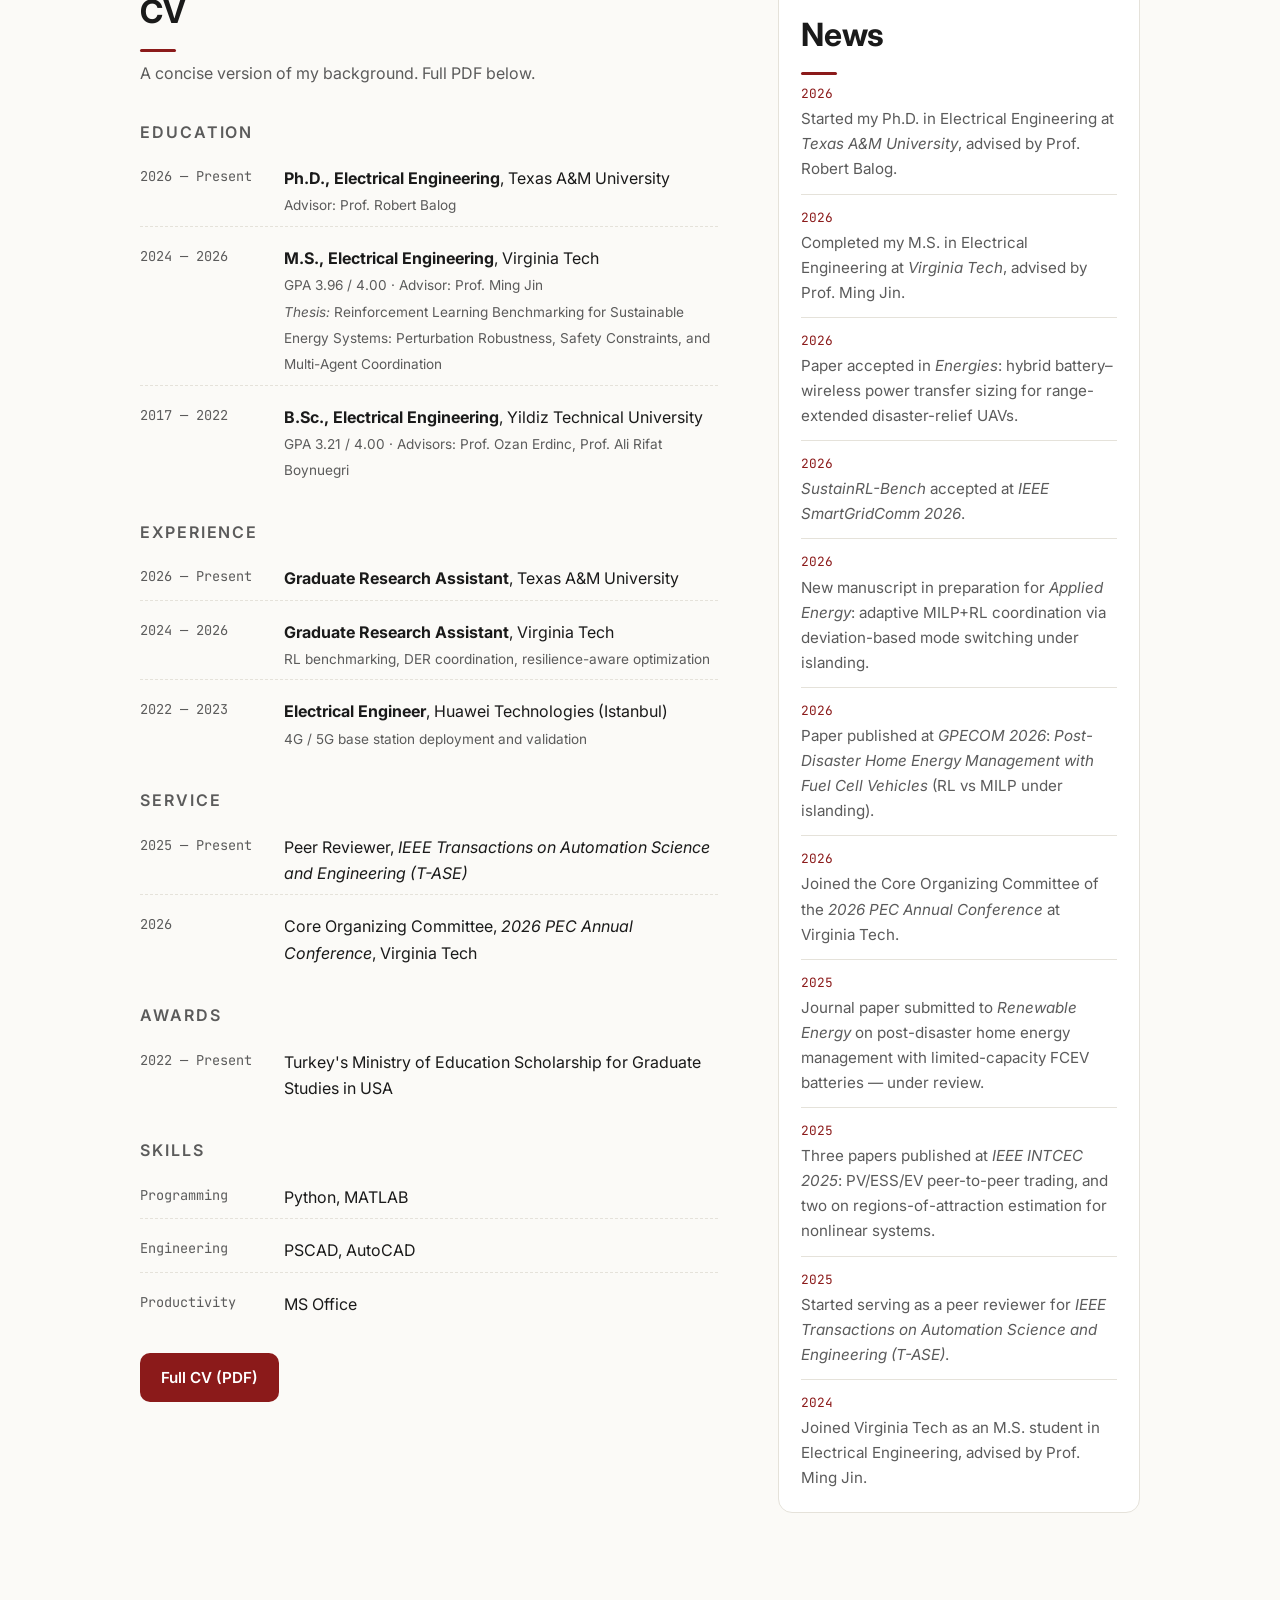
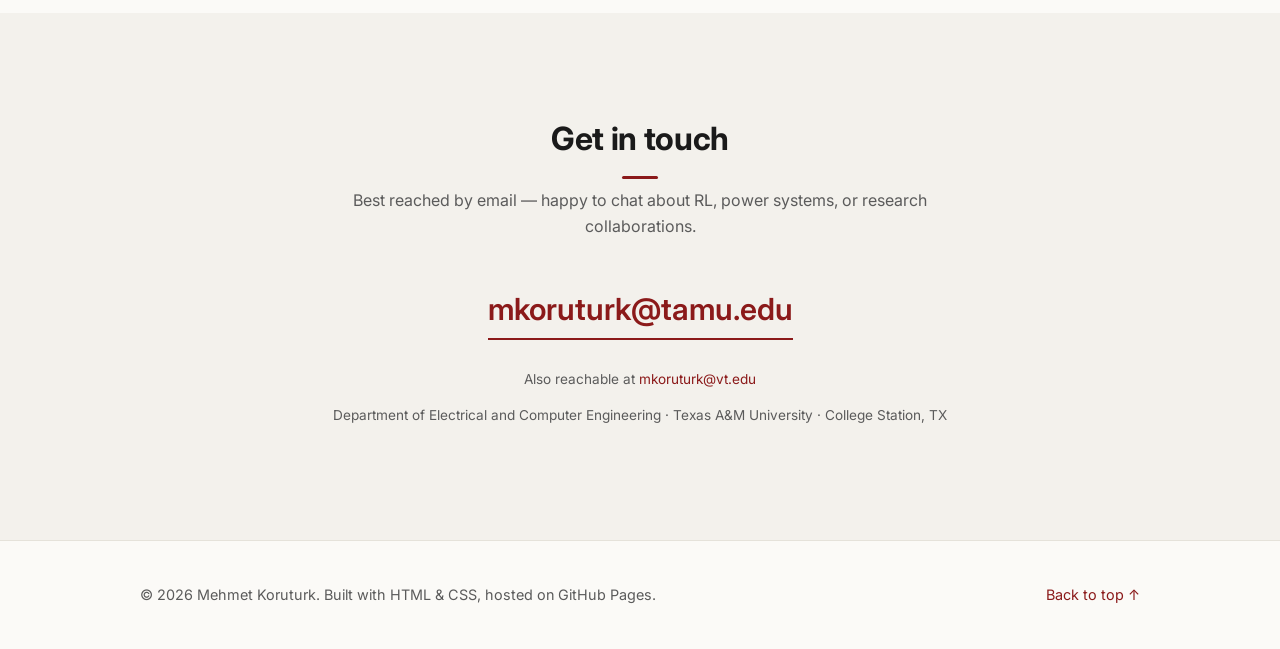
==== commit a4aeaf00: "Update site to Texas A&M PhD status from September 2026 CV - Hero, meta tags, README: PhD in EE at T" ====
--- a/index.html
+++ b/index.html
@@ -3,10 +3,10 @@
 <head>
   <meta charset="UTF-8" />
   <meta name="viewport" content="width=device-width, initial-scale=1.0" />
-  <meta name="description" content="Mehmet Koruturk — M.S. student in Electrical Engineering at Virginia Tech. Reinforcement learning for sustainable and resilient power systems." />
+  <meta name="description" content="Mehmet Koruturk — Ph.D. student in Electrical Engineering at Texas A&amp;M University. Reinforcement learning for sustainable and resilient power systems." />
   <meta name="author" content="Mehmet Koruturk" />
   <meta property="og:title" content="Mehmet Koruturk — Personal Website" />
-  <meta property="og:description" content="M.S. in EE at Virginia Tech. Reinforcement learning for sustainable and resilient power systems." />
+  <meta property="og:description" content="Ph.D. student in EE at Texas A&amp;M University. Reinforcement learning for sustainable and resilient power systems." />
   <meta property="og:type" content="website" />
   <title>Mehmet Koruturk</title>
 
@@ -50,24 +50,28 @@
           <p class="eyebrow">Hello, I'm</p>
           <h1>Mehmet Koruturk</h1>
           <p class="lede">
-            M.S. student in Electrical Engineering at
+            Ph.D. student in Electrical Engineering at
+            <a href="https://www.tamu.edu" target="_blank" rel="noopener">Texas A&amp;M University</a>,
+            advised by <a href="https://engineering.tamu.edu/electrical/profiles/rbalog.html" target="_blank" rel="noopener">Prof. Robert Balog</a>.
+            Previously M.S. in Electrical Engineering at
             <a href="https://www.vt.edu" target="_blank" rel="noopener">Virginia Tech</a>,
             advised by <a href="https://www.jinming.tech/" target="_blank" rel="noopener">Prof. Ming Jin</a>.
-            I work on <span class="hl">reinforcement learning</span> for
-            <span class="hl">sustainable</span> and <span class="hl">resilient power systems</span>.
+            I work on <span class="hl">reinforcement learning</span>, <span class="hl">optimization</span>, and
+            <span class="hl">grid-interactive power systems</span>.
           </p>
           <p class="bio">
-            I'm interested in how we can build energy-management agents that are not only
-            efficient but also <strong>safe</strong>, <strong>interpretable</strong>, and able
-            to continually adapt as grid conditions, uncertainty, and disturbances evolve — so
-            that learning-based control can be trusted in real, mission-critical infrastructure.
+            I'm interested in how we can build energy-management and decision-making systems that are
+            not only efficient but also <strong>safe</strong>, <strong>interpretable</strong>,
+            <strong>robust</strong>, and able to continually adapt as grid conditions, uncertainty, and
+            disturbances evolve — so that learning-based control can be trusted in real, mission-critical
+            energy infrastructure.
           </p>
           <div class="cta-row">
             <a class="btn btn-primary" href="#publications">View publications</a>
-            <a class="btn btn-ghost" href="MehmetKoruturk_CV.pdf" target="_blank" rel="noopener">Download CV</a>
+            <a class="btn btn-ghost" href="assets/MK_CV.pdf" target="_blank" rel="noopener">Download CV</a>
           </div>
           <ul class="socials" aria-label="Social links">
-            <li><a href="mailto:mkoruturk@vt.edu" aria-label="Email">
+            <li><a href="mailto:mkoruturk@tamu.edu" aria-label="Email">
               <svg xmlns="http://www.w3.org/2000/svg" viewBox="0 0 24 24" width="20" height="20" fill="none" stroke="currentColor" stroke-width="2" stroke-linecap="round" stroke-linejoin="round"><rect x="2" y="4" width="20" height="16" rx="2"/><path d="m22 7-10 6L2 7"/></svg>
             </a></li>
             <li><a href="https://www.linkedin.com/in/mehmet-koruturk210199/" target="_blank" rel="noopener" aria-label="LinkedIn">
@@ -97,7 +101,7 @@
         <p class="section-lead">
           My work sits at the intersection of <strong>reinforcement learning</strong>,
           <strong>optimization</strong>, and <strong>power systems</strong>. Below are the directions
-          I am actively exploring as part of my M.S. thesis.
+          I am actively exploring.
         </p>
 
         <div class="cards">
@@ -150,8 +154,11 @@
             <span class="pub-year">2026</span>
             <div>
               <p class="pub-title"><strong>Post-Disaster Home Energy Management with Fuel Cell Vehicles: Evaluating Reinforcement Learning Against MILP Under Islanding Conditions.</strong></p>
-              <p class="pub-authors"><strong>M. Koruturk</strong>, <em>et al.</em></p>
-              <p class="pub-venue"><em>GPECOM 2026</em>. <span class="status status-accepted">Accepted</span></p>
+              <p class="pub-authors"><strong>M. Koruturk</strong>, A. K. Candan, A. R. Boynuegri, <em>et al.</em></p>
+              <p class="pub-venue"><em>2026 8th Global Power, Energy and Communication Conference (GPECOM)</em>, pp. 1058–1063. <span class="status status-published">Published</span></p>
+              <div class="pub-actions">
+                <a href="https://doi.org/10.1109/GPECOM70462.2026.11578574" target="_blank" rel="noopener">DOI</a>
+              </div>
             </div>
           </li>
 
@@ -160,7 +167,16 @@
             <div>
               <p class="pub-title"><strong>SustainRL-Bench: A Three-Axis RL Benchmark for Sustainable Energy Systems.</strong></p>
               <p class="pub-authors"><strong>M. Koruturk</strong>, B. Sel, <em>et al.</em></p>
-              <p class="pub-venue"><em>IEEE SmartGridComm 2026</em>. <span class="status status-review">Under review</span></p>
+              <p class="pub-venue"><em>IEEE SmartGridComm 2026</em>. <span class="status status-accepted">Accepted</span></p>
+            </div>
+          </li>
+
+          <li class="pub">
+            <span class="pub-year">2026</span>
+            <div>
+              <p class="pub-title"><strong>Hybrid Battery–Wireless Power Transfer System for Range-Extended Disaster-Relief UAVs: A Coupled Thermal–Electrical Battery Sizing Optimization.</strong></p>
+              <p class="pub-authors">H. Yigit, A. Toprak, <strong>M. Koruturk</strong></p>
+              <p class="pub-venue"><em>Energies</em>, 2026. <span class="status status-accepted">Accepted</span></p>
             </div>
           </li>
 
@@ -210,7 +226,7 @@
             <span class="pub-year">2025</span>
             <div>
               <p class="pub-title"><strong>Estimation of Regions of Attraction for Nonlinear Systems via Coordinate-Transformed TS Models.</strong></p>
-              <p class="pub-authors">A. Sel, W. Barrett, <em>et al.</em></p>
+              <p class="pub-authors">A. Sel, W. Barrett, <strong>M. Koruturk</strong></p>
               <p class="pub-venue"><em>IEEE INTCEC 2025</em>. <span class="status status-published">Published</span></p>
               <div class="pub-actions">
                 <a href="https://ieeexplore.ieee.org/document/11255827" target="_blank" rel="noopener">IEEE Xplore</a>
@@ -233,7 +249,14 @@
               <h3>Education</h3>
               <ul class="t-list">
                 <li>
-                  <span class="t-when">2024 — Present</span>
+                  <span class="t-when">2026 — Present</span>
+                  <span class="t-what">
+                    <strong>Ph.D., Electrical Engineering</strong>, Texas A&amp;M University<br />
+                    <span class="muted small">Advisor: Prof. Robert Balog</span>
+                  </span>
+                </li>
+                <li>
+                  <span class="t-when">2024 — 2026</span>
                   <span class="t-what">
                     <strong>M.S., Electrical Engineering</strong>, Virginia Tech<br />
                     <span class="muted small">GPA 3.96 / 4.00 · Advisor: Prof. Ming Jin</span><br />
@@ -254,7 +277,13 @@
               <h3>Experience</h3>
               <ul class="t-list">
                 <li>
-                  <span class="t-when">2024 — Present</span>
+                  <span class="t-when">2026 — Present</span>
+                  <span class="t-what">
+                    <strong>Graduate Research Assistant</strong>, Texas A&amp;M University
+                  </span>
+                </li>
+                <li>
+                  <span class="t-when">2024 — 2026</span>
                   <span class="t-what">
                     <strong>Graduate Research Assistant</strong>, Virginia Tech<br />
                     <span class="muted small">RL benchmarking, DER coordination, resilience-aware optimization</span>
@@ -299,20 +328,23 @@
               <ul class="t-list">
                 <li><span class="t-when">Programming</span><span class="t-what">Python, MATLAB</span></li>
                 <li><span class="t-when">Engineering</span><span class="t-what">PSCAD, AutoCAD</span></li>
-                <li><span class="t-when">Productivity</span><span class="t-what">MS Office, LaTeX</span></li>
+                <li><span class="t-when">Productivity</span><span class="t-what">MS Office</span></li>
               </ul>
             </div>
           </div>
 
-          <a class="btn btn-primary" href="MehmetKoruturk_CV.pdf" target="_blank" rel="noopener">Full CV (PDF)</a>
+          <a class="btn btn-primary" href="assets/MK_CV.pdf" target="_blank" rel="noopener">Full CV (PDF)</a>
         </div>
 
         <aside class="news">
           <h2 class="section-title">News</h2>
           <ul class="news-list">
+            <li><time>2026</time>Started my Ph.D. in Electrical Engineering at <em>Texas A&amp;M University</em>, advised by Prof. Robert Balog.</li>
+            <li><time>2026</time>Completed my M.S. in Electrical Engineering at <em>Virginia Tech</em>, advised by Prof. Ming Jin.</li>
+            <li><time>2026</time>Paper accepted in <em>Energies</em>: hybrid battery–wireless power transfer sizing for range-extended disaster-relief UAVs.</li>
+            <li><time>2026</time><em>SustainRL-Bench</em> accepted at <em>IEEE SmartGridComm 2026</em>.</li>
             <li><time>2026</time>New manuscript in preparation for <em>Applied Energy</em>: adaptive MILP+RL coordination via deviation-based mode switching under islanding.</li>
-            <li><time>2026</time><em>SustainRL-Bench</em> submitted to <em>IEEE SmartGridComm 2026</em> — under review.</li>
-            <li><time>2026</time>Paper accepted at <em>GPECOM 2026</em>: <em>Post-Disaster Home Energy Management with Fuel Cell Vehicles</em> (RL vs MILP under islanding).</li>
+            <li><time>2026</time>Paper published at <em>GPECOM 2026</em>: <em>Post-Disaster Home Energy Management with Fuel Cell Vehicles</em> (RL vs MILP under islanding).</li>
             <li><time>2026</time>Joined the Core Organizing Committee of the <em>2026 PEC Annual Conference</em> at Virginia Tech.</li>
             <li><time>2025</time>Journal paper submitted to <em>Renewable Energy</em> on post-disaster home energy management with limited-capacity FCEV batteries — under review.</li>
             <li><time>2025</time>Three papers published at <em>IEEE INTCEC 2025</em>: PV/ESS/EV peer-to-peer trading, and two on regions-of-attraction estimation for nonlinear systems.</li>
@@ -330,8 +362,9 @@
         <p class="section-lead">
           Best reached by email — happy to chat about RL, power systems, or research collaborations.
         </p>
-        <a class="email-big" href="mailto:mkoruturk@vt.edu">mkoruturk@vt.edu</a>
-        <p class="muted small">Whittemore Hall · Virginia Tech · Blacksburg, VA</p>
+        <a class="email-big" href="mailto:mkoruturk@tamu.edu">mkoruturk@tamu.edu</a>
+        <p class="muted small">Also reachable at <a href="mailto:mkoruturk@vt.edu">mkoruturk@vt.edu</a></p>
+        <p class="muted small">Department of Electrical and Computer Engineering · Texas A&amp;M University · College Station, TX</p>
       </div>
     </section>
   </main>
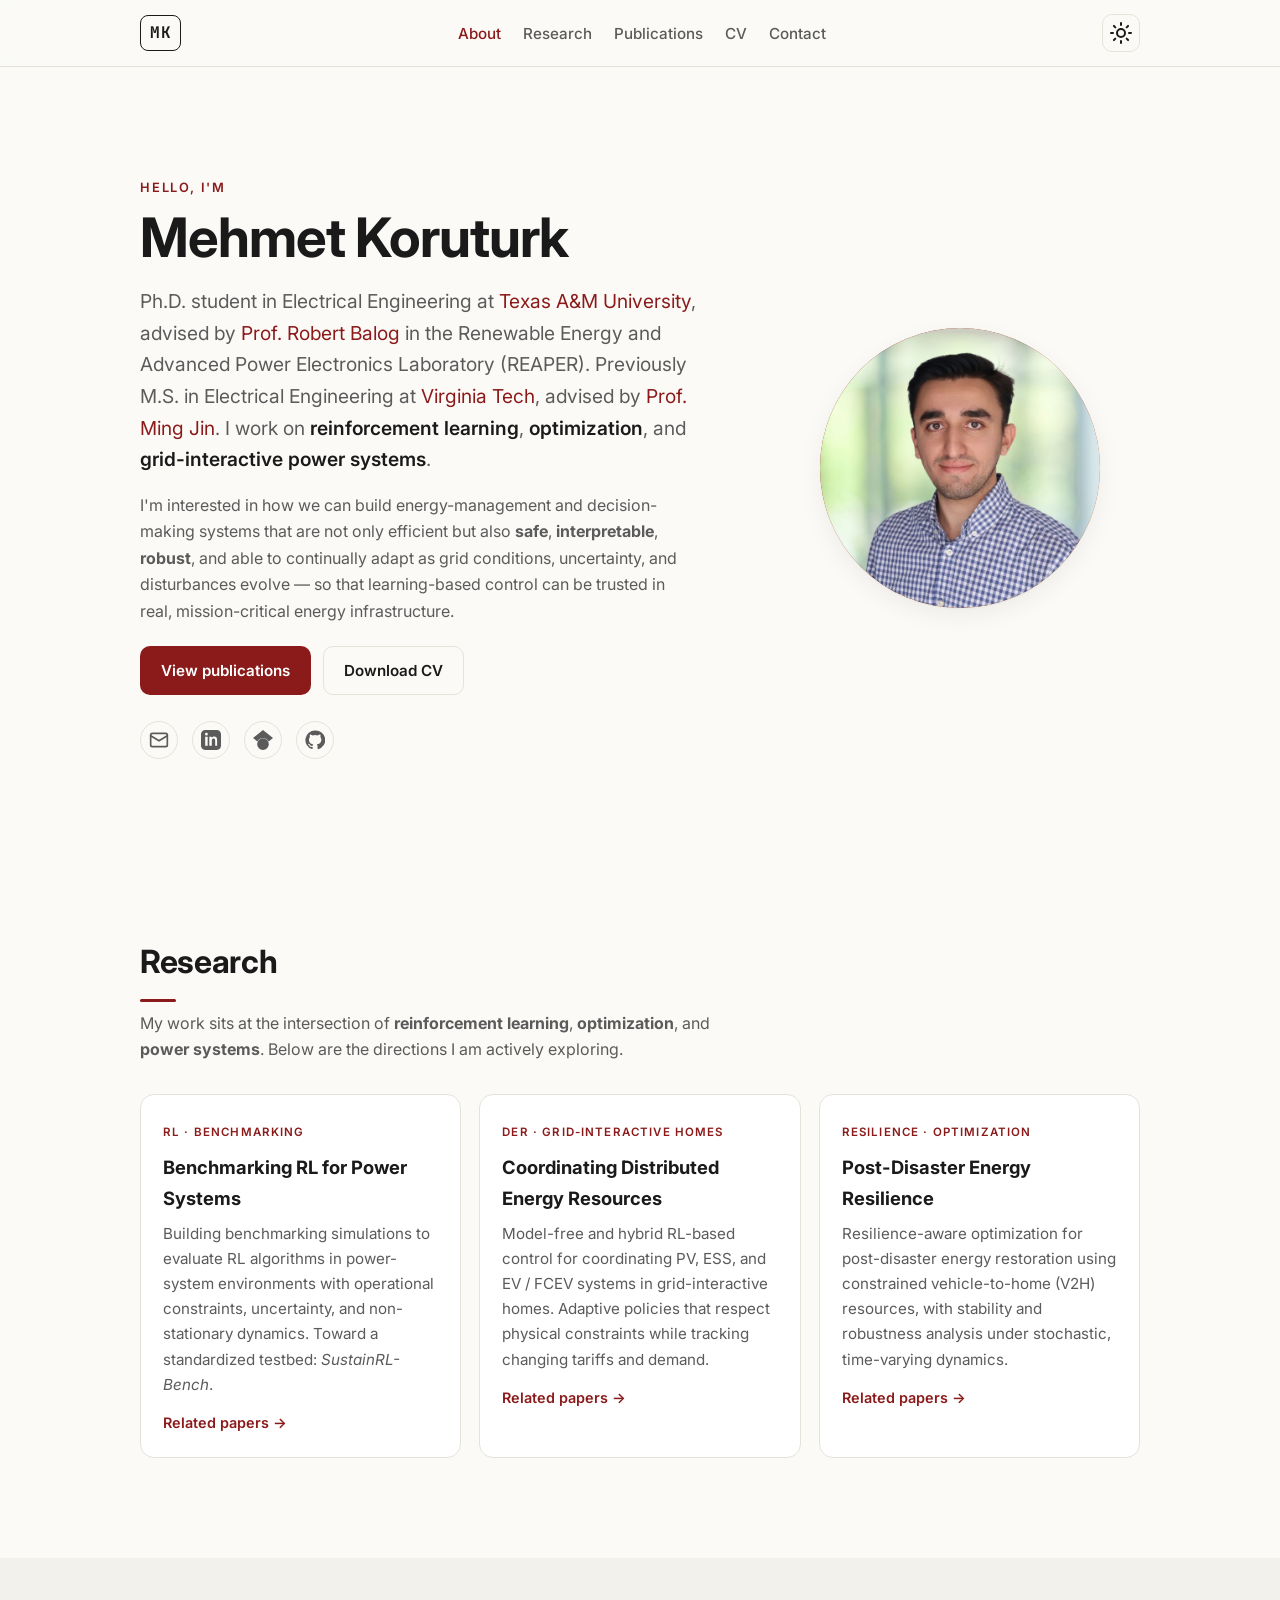
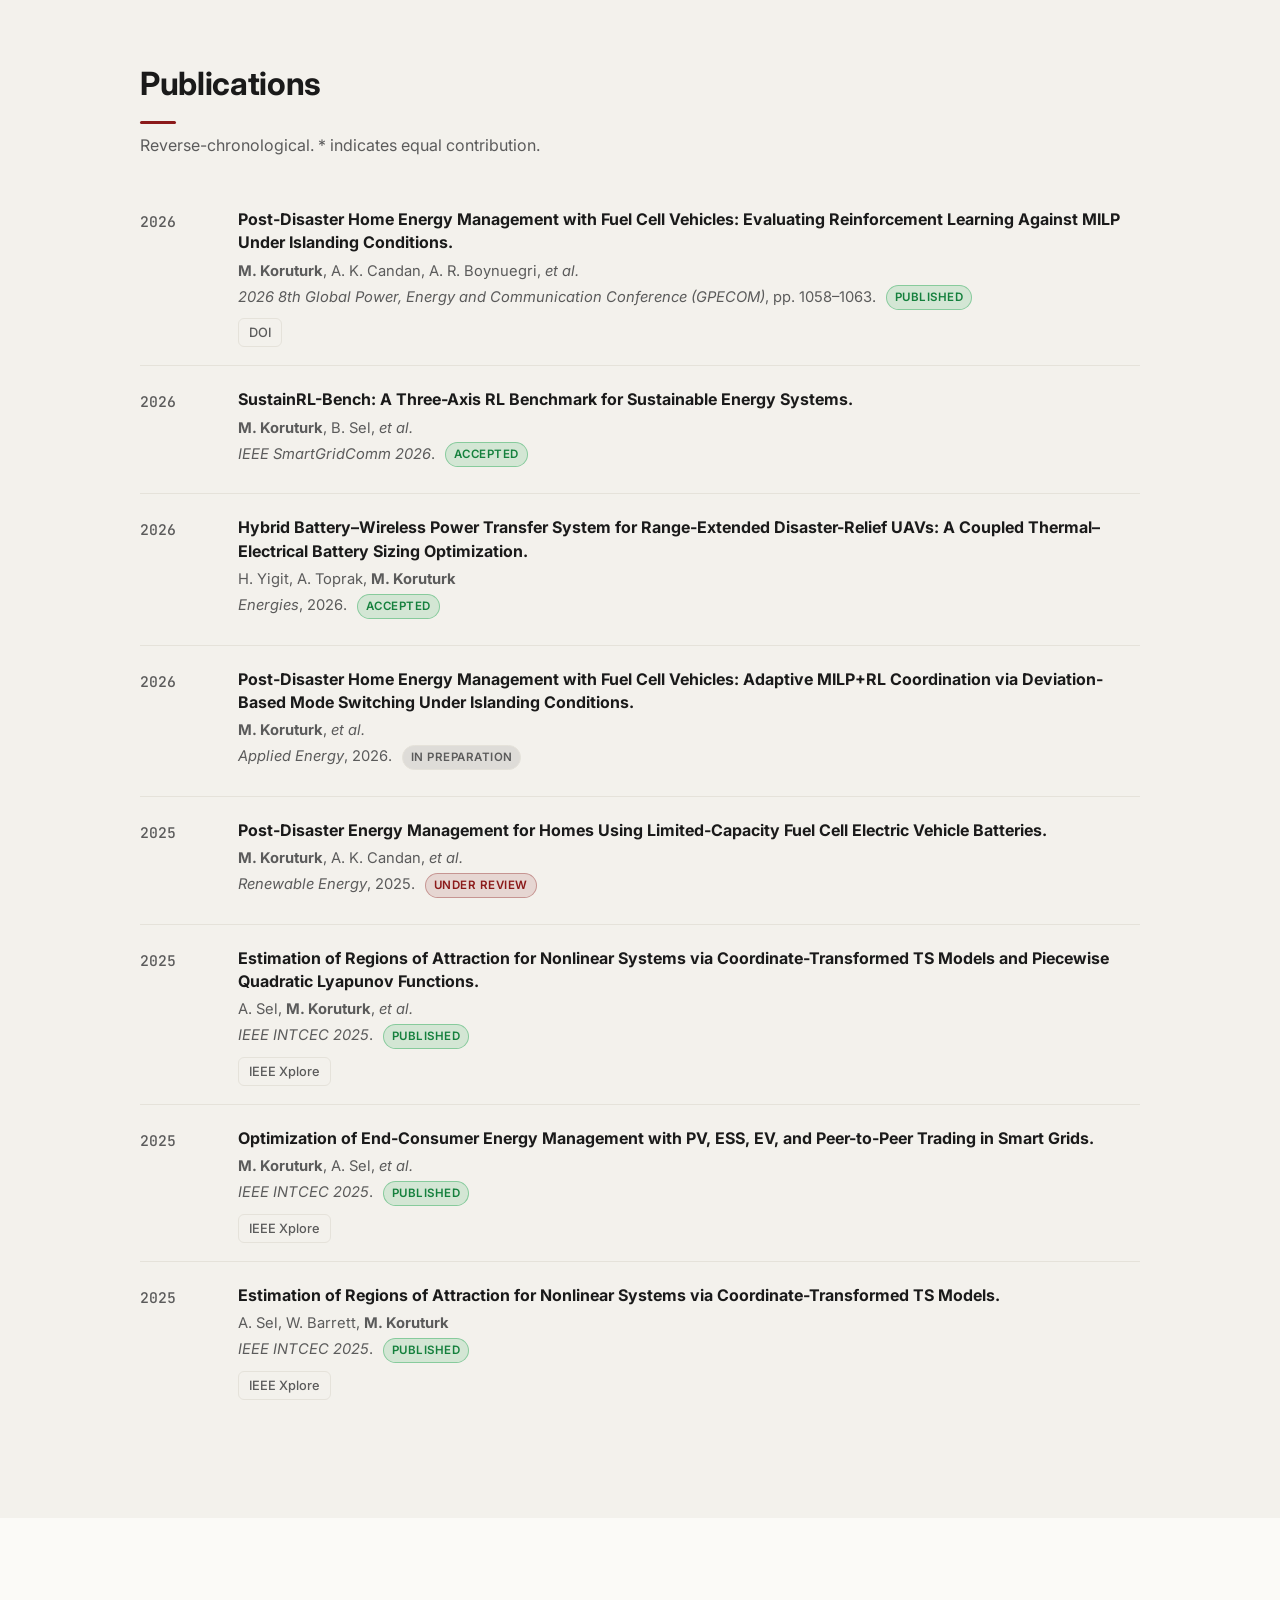
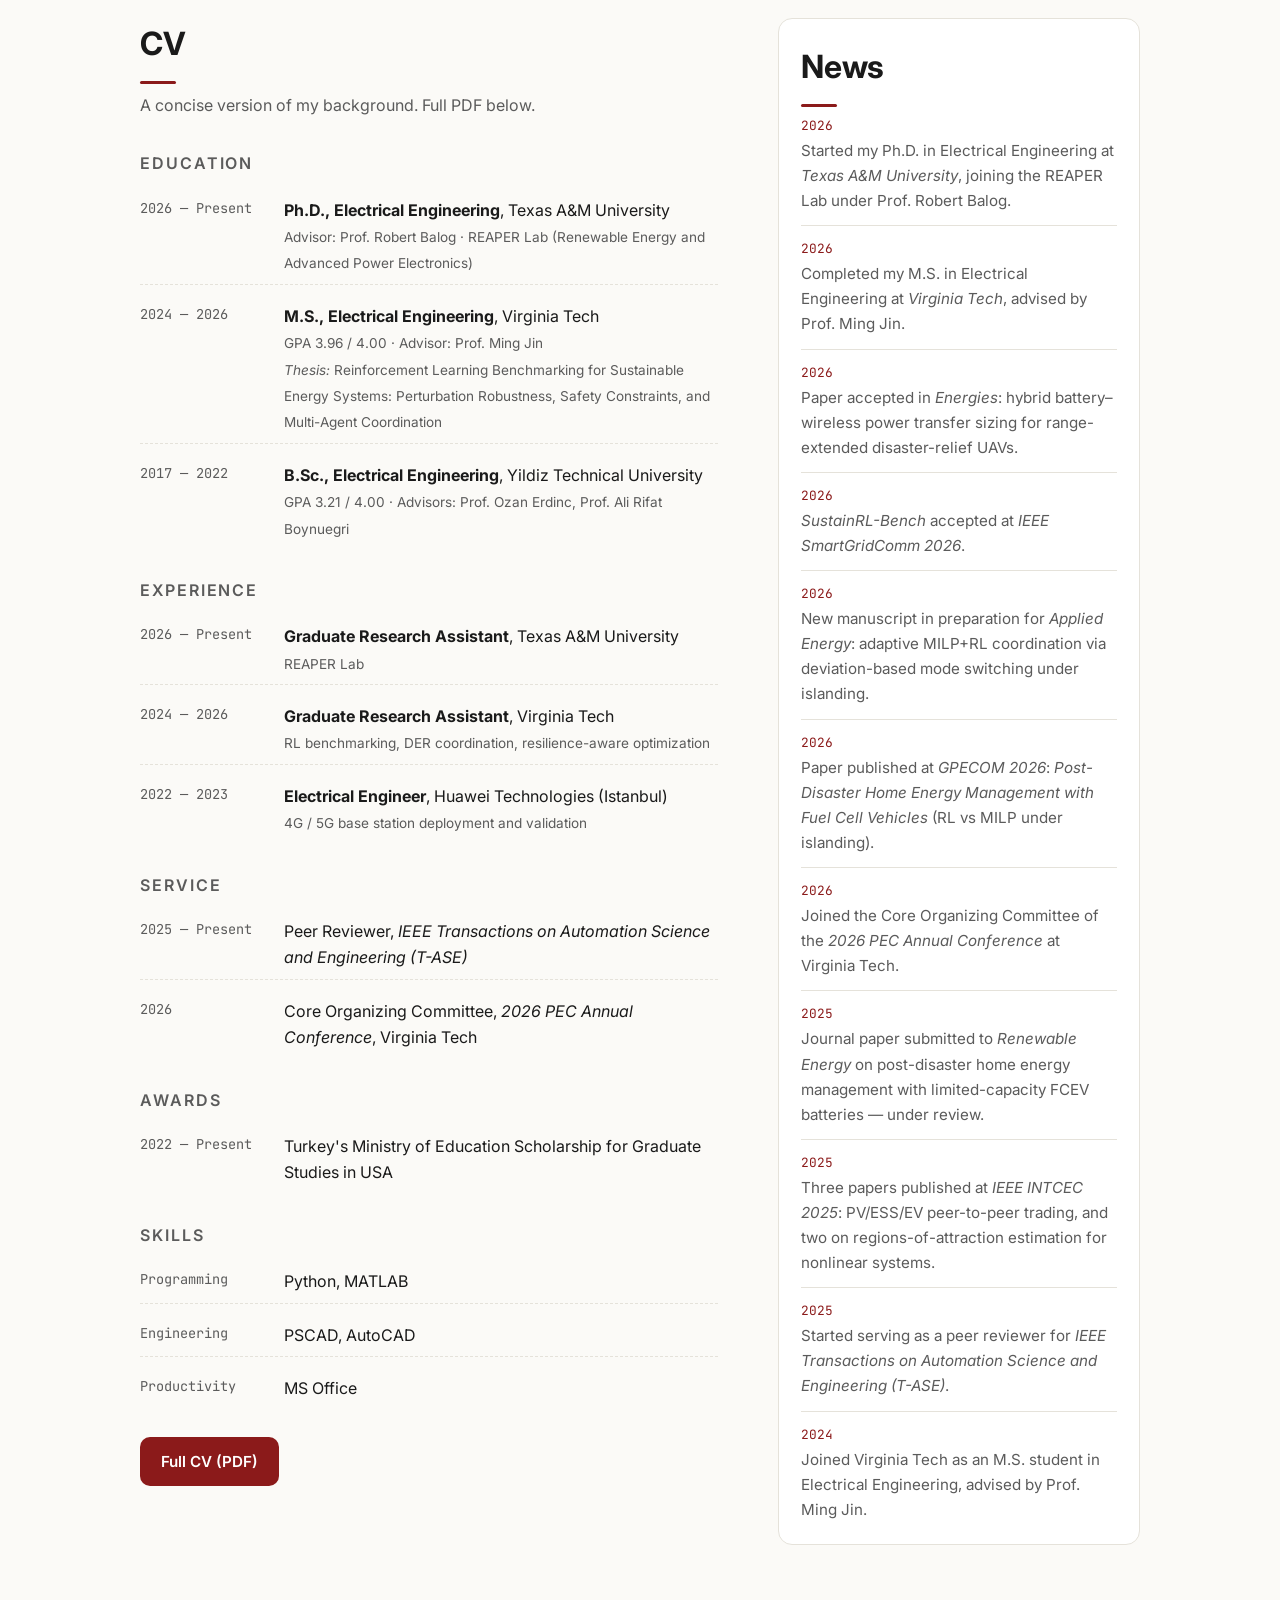
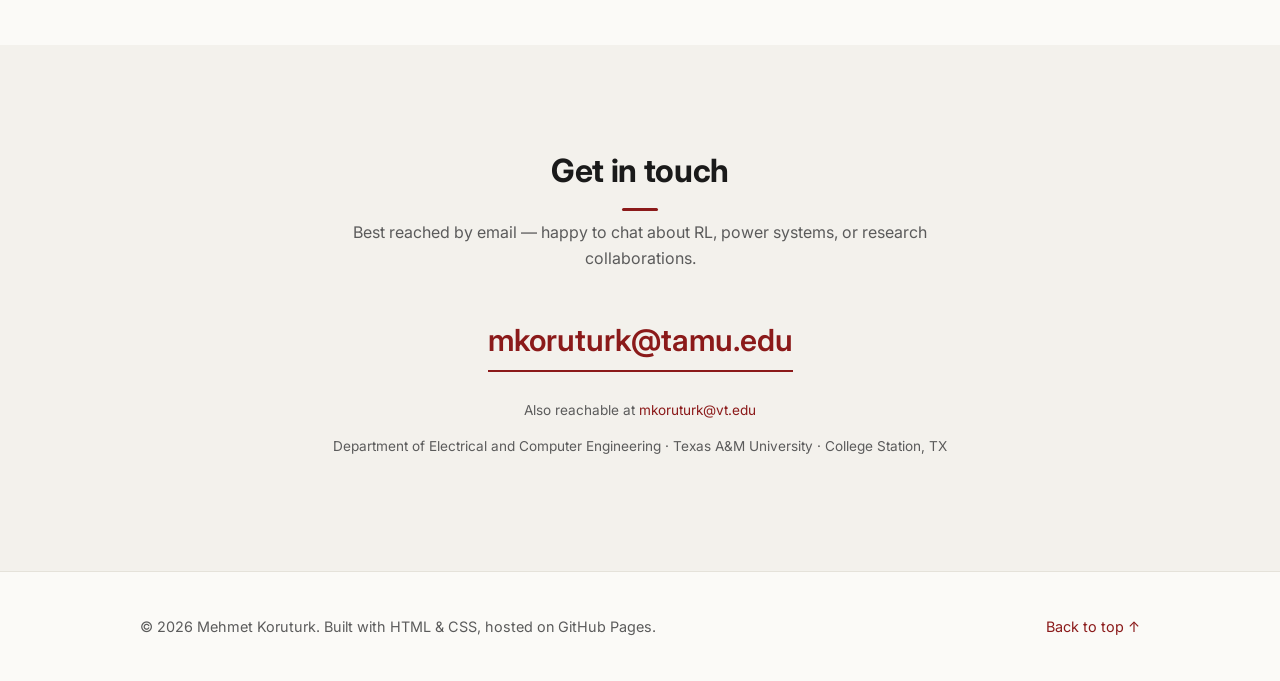
==== commit 5fa60acd: "Name the REAPER Lab in hero, CV, news, and README Full lab name taken from the advisor's TAMU profil" ====
--- a/index.html
+++ b/index.html
@@ -52,7 +52,8 @@
           <p class="lede">
             Ph.D. student in Electrical Engineering at
             <a href="https://www.tamu.edu" target="_blank" rel="noopener">Texas A&amp;M University</a>,
-            advised by <a href="https://engineering.tamu.edu/electrical/profiles/rbalog.html" target="_blank" rel="noopener">Prof. Robert Balog</a>.
+            advised by <a href="https://engineering.tamu.edu/electrical/profiles/rbalog.html" target="_blank" rel="noopener">Prof. Robert Balog</a>
+            in the Renewable Energy and Advanced Power Electronics Laboratory (REAPER).
             Previously M.S. in Electrical Engineering at
             <a href="https://www.vt.edu" target="_blank" rel="noopener">Virginia Tech</a>,
             advised by <a href="https://www.jinming.tech/" target="_blank" rel="noopener">Prof. Ming Jin</a>.
@@ -252,7 +253,7 @@
                   <span class="t-when">2026 — Present</span>
                   <span class="t-what">
                     <strong>Ph.D., Electrical Engineering</strong>, Texas A&amp;M University<br />
-                    <span class="muted small">Advisor: Prof. Robert Balog</span>
+                    <span class="muted small">Advisor: Prof. Robert Balog · REAPER Lab (Renewable Energy and Advanced Power Electronics)</span>
                   </span>
                 </li>
                 <li>
@@ -279,7 +280,8 @@
                 <li>
                   <span class="t-when">2026 — Present</span>
                   <span class="t-what">
-                    <strong>Graduate Research Assistant</strong>, Texas A&amp;M University
+                    <strong>Graduate Research Assistant</strong>, Texas A&amp;M University<br />
+                    <span class="muted small">REAPER Lab</span>
                   </span>
                 </li>
                 <li>
@@ -339,7 +341,7 @@
         <aside class="news">
           <h2 class="section-title">News</h2>
           <ul class="news-list">
-            <li><time>2026</time>Started my Ph.D. in Electrical Engineering at <em>Texas A&amp;M University</em>, advised by Prof. Robert Balog.</li>
+            <li><time>2026</time>Started my Ph.D. in Electrical Engineering at <em>Texas A&amp;M University</em>, joining the REAPER Lab under Prof. Robert Balog.</li>
             <li><time>2026</time>Completed my M.S. in Electrical Engineering at <em>Virginia Tech</em>, advised by Prof. Ming Jin.</li>
             <li><time>2026</time>Paper accepted in <em>Energies</em>: hybrid battery–wireless power transfer sizing for range-extended disaster-relief UAVs.</li>
             <li><time>2026</time><em>SustainRL-Bench</em> accepted at <em>IEEE SmartGridComm 2026</em>.</li>
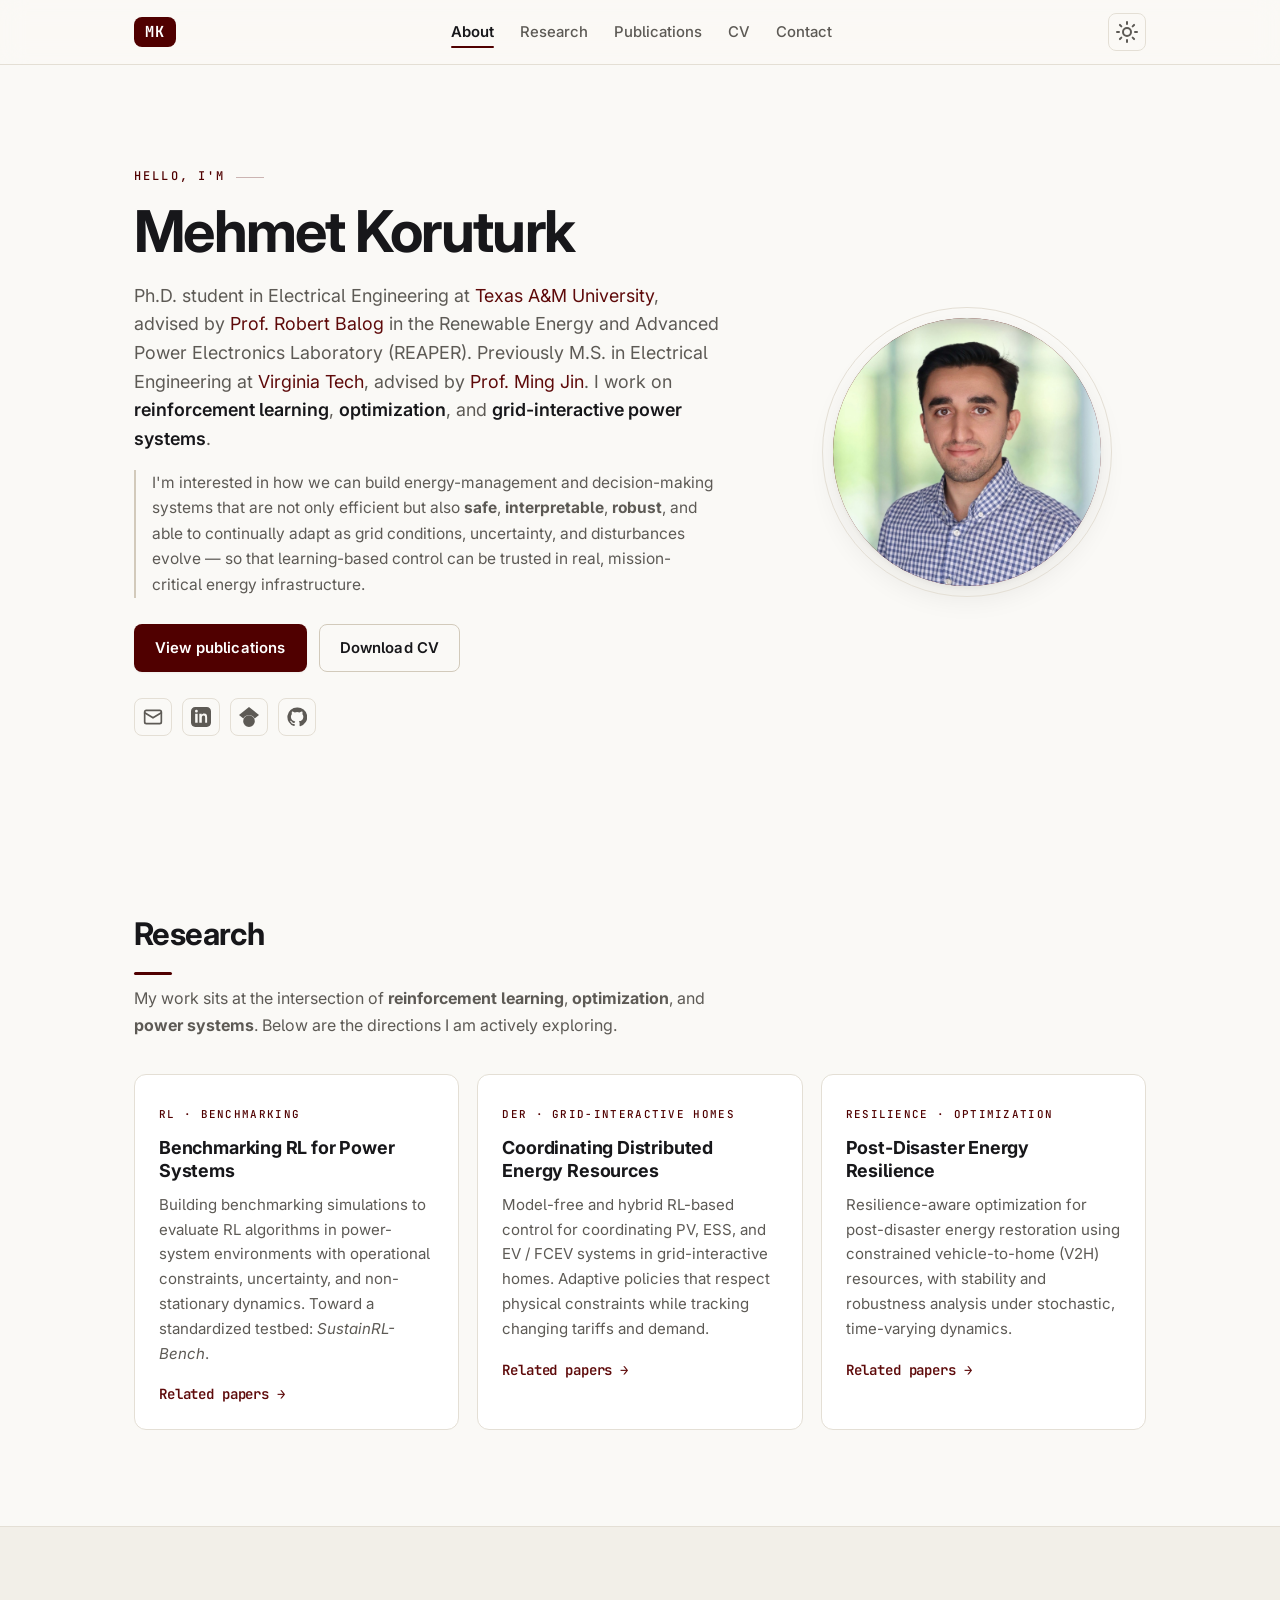
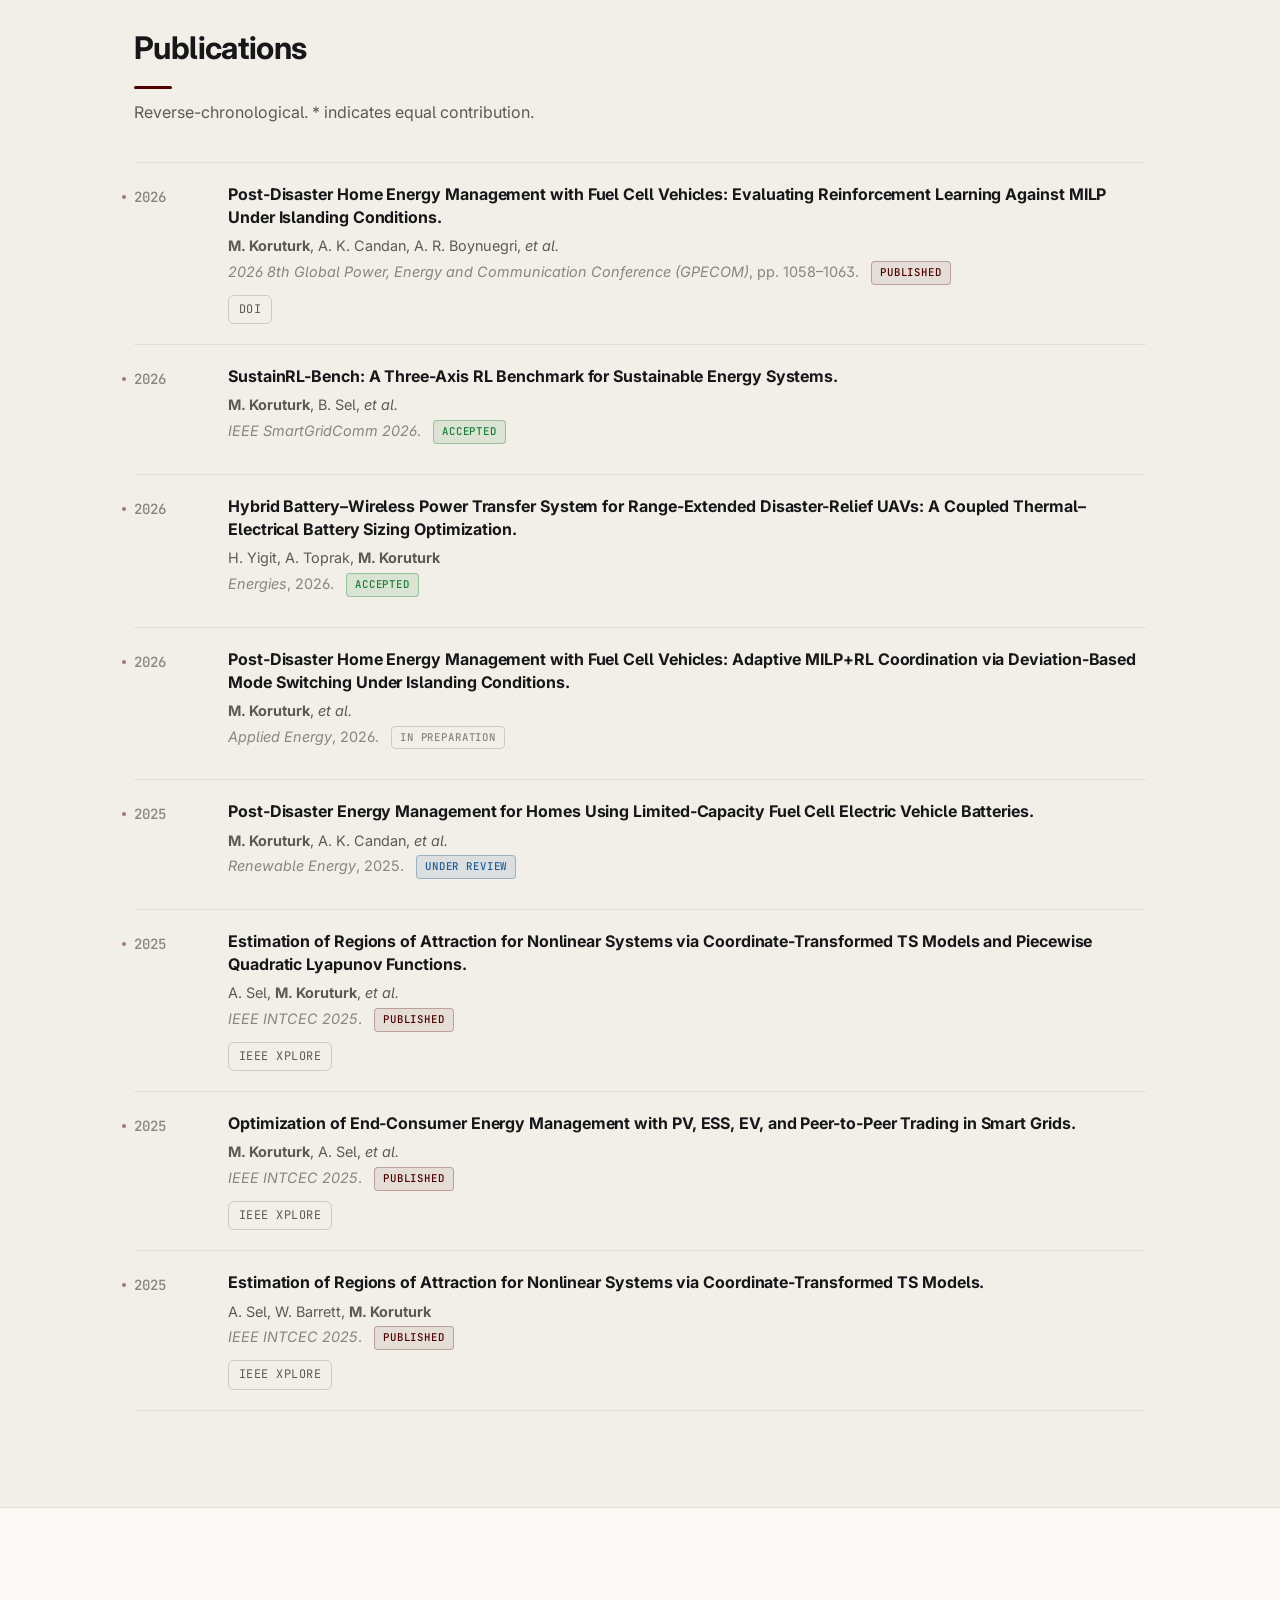
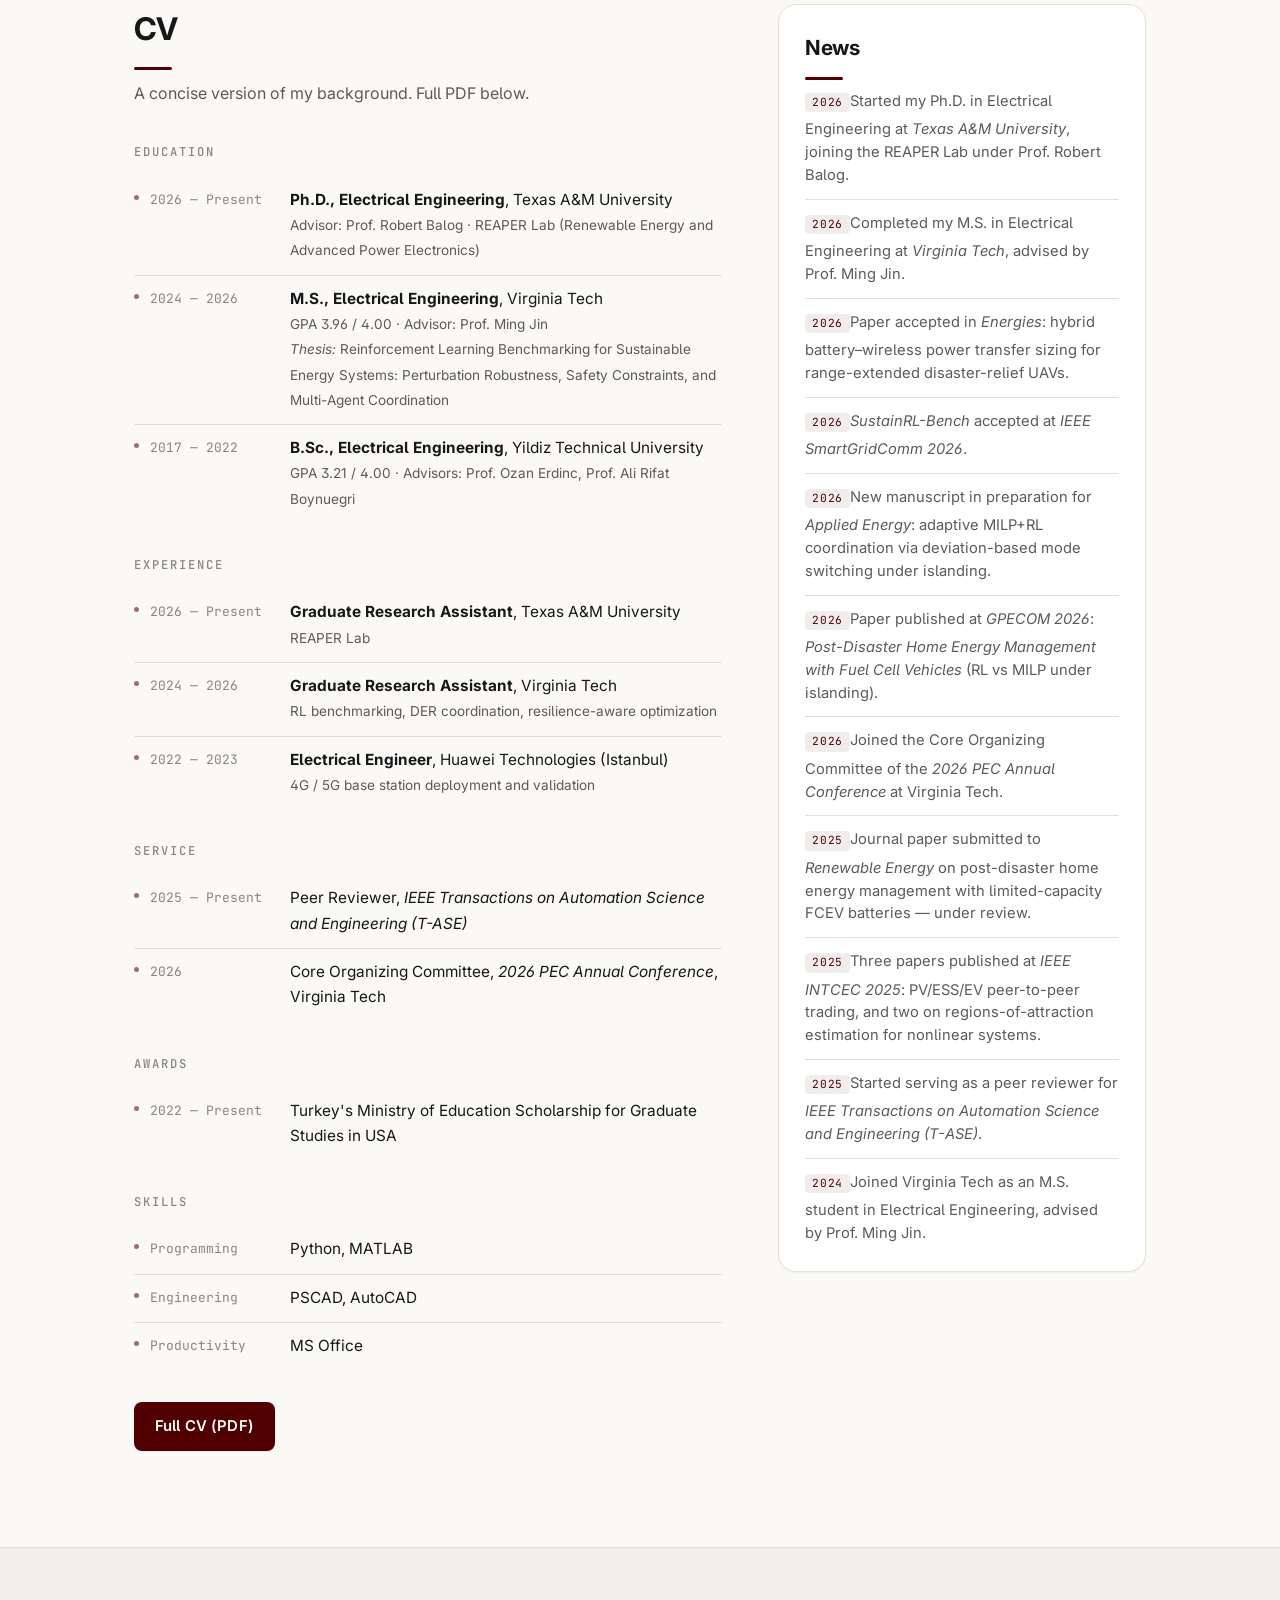
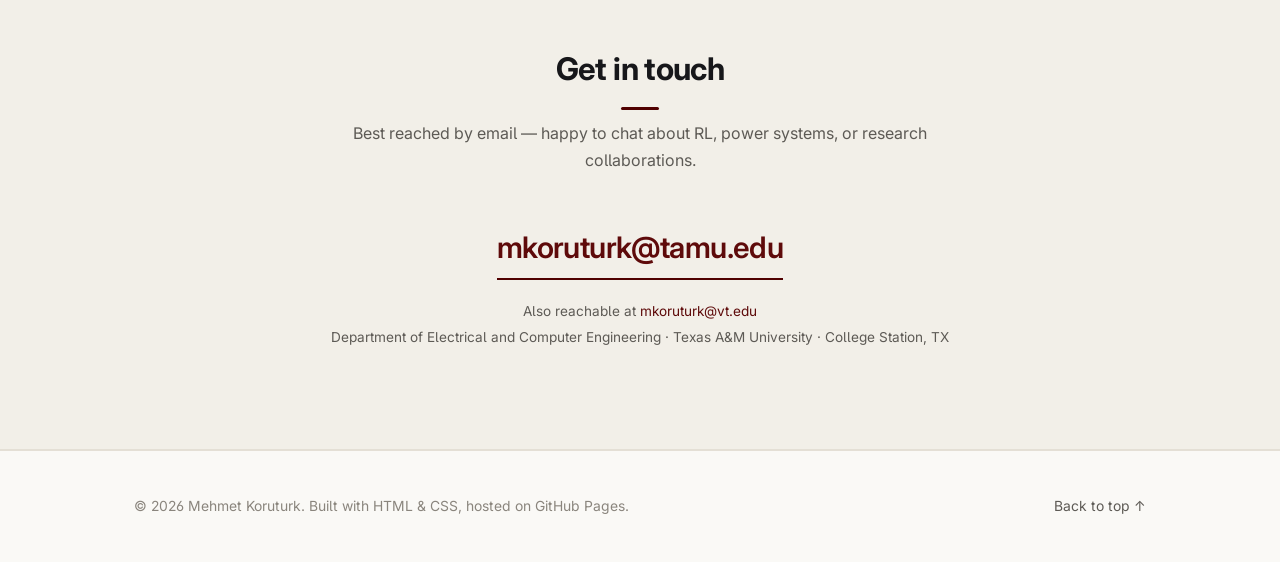
==== commit edc930ab: "Restyle the site around an Aggie maroon identity Same structure and markup, new skin:  - Palette: Ag" ====
--- a/index.html
+++ b/index.html
@@ -8,6 +8,8 @@
   <meta property="og:title" content="Mehmet Koruturk — Personal Website" />
   <meta property="og:description" content="Ph.D. student in EE at Texas A&amp;M University. Reinforcement learning for sustainable and resilient power systems." />
   <meta property="og:type" content="website" />
+  <meta name="theme-color" content="#faf9f6" media="(prefers-color-scheme: light)" />
+  <meta name="theme-color" content="#101114" media="(prefers-color-scheme: dark)" />
   <title>Mehmet Koruturk</title>
 
   <link rel="preconnect" href="https://fonts.googleapis.com" />
@@ -15,7 +17,7 @@
   <link href="https://fonts.googleapis.com/css2?family=Inter:wght@300;400;500;600;700&family=JetBrains+Mono:wght@400;500&display=swap" rel="stylesheet" />
 
   <link rel="stylesheet" href="style.css" />
-  <link rel="icon" type="image/svg+xml" href="data:image/svg+xml,%3Csvg xmlns='http://www.w3.org/2000/svg' viewBox='0 0 100 100'%3E%3Ctext y='.9em' font-size='90'%3E%E2%9A%A1%3C/text%3E%3C/svg%3E" />
+  <link rel="icon" type="image/svg+xml" href="data:image/svg+xml,%3Csvg%20xmlns=%27http://www.w3.org/2000/svg%27%20viewBox=%270%200%20100%20100%27%3E%3Crect%20width=%27100%27%20height=%27100%27%20rx=%2722%27%20fill=%27%23500000%27/%3E%3Ctext%20x=%2750%27%20y=%2768%27%20font-family=%27monospace%27%20font-size=%2746%27%20font-weight=%27700%27%20fill=%27%23ffffff%27%20text-anchor=%27middle%27%3EMK%3C/text%3E%3C/svg%3E" />
 </head>
 <body>
   <a href="#main" class="skip-link">Skip to content</a>
--- a/style.css
+++ b/style.css
@@ -1,37 +1,86 @@
-/* =========================
-   Tokens (light + dark)
+/* =========================================================
+   Mehmet Koruturk — personal site
+   Light: Aggie maroon on warm paper. Dark: warm gold on ink.
+   ========================================================= */
+
+/* =========================
+   Tokens
    ========================= */
 :root {
-  --bg: #fbfaf7;
-  --bg-alt: #f3f1ec;
+  color-scheme: light;
+
+  --bg: #faf9f6;
+  --bg-alt: #f2efe8;
   --surface: #ffffff;
-  --text: #1a1a1a;
-  --text-muted: #5b5b5b;
-  --border: #e5e2da;
-  --accent: #8b1a1a;        /* VT-ish maroon */
-  --accent-2: #d97706;      /* warm amber */
-  --link: #8b1a1a;
-  --link-hover: #b1252b;
-  --shadow: 0 1px 2px rgba(0,0,0,.04), 0 8px 24px rgba(0,0,0,.06);
-  --radius: 14px;
+  --surface-2: #f6f3ed;
+  --text: #17171a;
+  --text-muted: #5d5a55;
+  --text-faint: #8a857d;
+  --border: #e4dfd5;
+  --border-strong: #d2cabb;
+
+  --accent: #500000;          /* Aggie maroon */
+  --accent-2: #7d2b2b;
+  --accent-ink: #ffffff;
+  --accent-soft: rgba(80, 0, 0, .07);
+  --accent-line: rgba(80, 0, 0, .28);
+
+  --link: #5e0a0a;
+  --link-hover: #8f2525;
+
+  --ok: #1a7f37;
+  --ok-soft: rgba(26, 127, 55, .10);
+  --ok-line: rgba(26, 127, 55, .35);
+  --pending: #1f5c96;
+  --pending-soft: rgba(31, 92, 150, .10);
+  --pending-line: rgba(31, 92, 150, .34);
+
+  --shadow-sm: 0 1px 2px rgba(35, 25, 20, .05);
+  --shadow: 0 2px 4px rgba(35, 25, 20, .04), 0 12px 28px rgba(35, 25, 20, .07);
+
+  --radius: 12px;
   --radius-sm: 8px;
-  --max-w: 1080px;
-  --content-pad: clamp(20px, 4vw, 40px);
-  --transition: 180ms cubic-bezier(.4,.0,.2,1);
+  --radius-lg: 18px;
+  --max-w: 1100px;
+  --content-pad: clamp(20px, 4vw, 44px);
+  --nav-h: 64px;
+  --transition: 180ms cubic-bezier(.4, 0, .2, 1);
+
+  --font-sans: 'Inter', -apple-system, BlinkMacSystemFont, 'Segoe UI', Roboto, sans-serif;
+  --font-mono: 'JetBrains Mono', ui-monospace, SFMono-Regular, Menlo, monospace;
 }
 
 [data-theme="dark"] {
-  --bg: #0f1115;
-  --bg-alt: #161922;
-  --surface: #1a1e29;
-  --text: #ececec;
-  --text-muted: #a4a8b3;
-  --border: #2a2f3c;
-  --accent: #f59e0b;
-  --accent-2: #fb7185;
-  --link: #f59e0b;
-  --link-hover: #fbbf24;
-  --shadow: 0 1px 2px rgba(0,0,0,.3), 0 8px 24px rgba(0,0,0,.45);
+  color-scheme: dark;
+
+  --bg: #101114;
+  --bg-alt: #15171c;
+  --surface: #1a1d23;
+  --surface-2: #20242b;
+  --text: #ececee;
+  --text-muted: #a3a6ad;
+  --text-faint: #7e828b;
+  --border: #2a2e36;
+  --border-strong: #3a3f4a;
+
+  --accent: #d6a461;          /* warm gold — maroon is unreadable on ink */
+  --accent-2: #a34b4b;
+  --accent-ink: #17140f;
+  --accent-soft: rgba(214, 164, 97, .12);
+  --accent-line: rgba(214, 164, 97, .34);
+
+  --link: #d6a461;
+  --link-hover: #ecc48e;
+
+  --ok: #56d17f;
+  --ok-soft: rgba(86, 209, 127, .12);
+  --ok-line: rgba(86, 209, 127, .34);
+  --pending: #8ab6ea;
+  --pending-soft: rgba(138, 182, 234, .13);
+  --pending-line: rgba(138, 182, 234, .34);
+
+  --shadow-sm: 0 1px 2px rgba(0, 0, 0, .35);
+  --shadow: 0 2px 4px rgba(0, 0, 0, .35), 0 14px 32px rgba(0, 0, 0, .5);
 }
 
 /* =========================
@@ -40,30 +89,60 @@
 * { box-sizing: border-box; }
 html { scroll-behavior: smooth; }
 html, body { margin: 0; padding: 0; }
+
 body {
-  font-family: 'Inter', -apple-system, BlinkMacSystemFont, 'Segoe UI', sans-serif;
+  font-family: var(--font-sans);
   font-size: 16px;
   line-height: 1.65;
   color: var(--text);
   background: var(--bg);
   -webkit-font-smoothing: antialiased;
   text-rendering: optimizeLegibility;
+  font-feature-settings: 'cv05' 1, 'ss01' 1;
   transition: background var(--transition), color var(--transition);
 }
+
 img { max-width: 100%; display: block; }
+
 a {
   color: var(--link);
   text-decoration: none;
   transition: color var(--transition);
 }
-a:hover { color: var(--link-hover); text-decoration: underline; text-underline-offset: 3px; }
-code { font-family: 'JetBrains Mono', ui-monospace, monospace; font-size: .9em; background: var(--bg-alt); padding: 2px 6px; border-radius: 4px; }
-
-.container { max-width: var(--max-w); margin: 0 auto; padding: 0 var(--content-pad); }
+a:hover {
+  color: var(--link-hover);
+  text-decoration: underline;
+  text-underline-offset: 3px;
+  text-decoration-thickness: 1px;
+}
+
+:focus-visible {
+  outline: 2px solid var(--accent);
+  outline-offset: 3px;
+  border-radius: 4px;
+}
+
+h1, h2, h3 { font-weight: 700; }
+
+code {
+  font-family: var(--font-mono);
+  font-size: .9em;
+  background: var(--bg-alt);
+  padding: 2px 6px;
+  border-radius: 4px;
+}
+
+.container {
+  max-width: var(--max-w);
+  margin: 0 auto;
+  padding: 0 var(--content-pad);
+}
 
 .skip-link {
   position: absolute; left: -10000px; top: auto;
-  background: var(--accent); color: #fff; padding: 8px 12px; border-radius: 6px;
+  background: var(--accent); color: var(--accent-ink);
+  padding: 8px 14px; border-radius: var(--radius-sm);
+  font-weight: 600;
 }
 .skip-link:focus { left: 16px; top: 16px; z-index: 9999; }
 
@@ -72,346 +151,560 @@
    ========================= */
 .nav {
   position: sticky; top: 0; z-index: 50;
-  backdrop-filter: saturate(160%) blur(10px);
-  background: color-mix(in srgb, var(--bg) 80%, transparent);
+  backdrop-filter: saturate(150%) blur(12px);
+  -webkit-backdrop-filter: saturate(150%) blur(12px);
+  background: color-mix(in srgb, var(--bg) 82%, transparent);
   border-bottom: 1px solid var(--border);
 }
 .nav-inner {
   max-width: var(--max-w); margin: 0 auto;
   display: flex; align-items: center; justify-content: space-between;
-  padding: 14px var(--content-pad);
+  min-height: var(--nav-h);
+  padding: 10px var(--content-pad);
   gap: 16px;
 }
 .nav-brand {
-  font-weight: 700; letter-spacing: .04em;
-  font-family: 'JetBrains Mono', monospace;
-  border: 1.5px solid var(--text);
-  padding: 4px 9px; border-radius: 8px;
-  color: var(--text);
-}
-.nav-brand:hover { background: var(--text); color: var(--bg); text-decoration: none; }
+  font-family: var(--font-mono);
+  font-weight: 700; font-size: .95rem; letter-spacing: .06em;
+  background: var(--accent); color: var(--accent-ink);
+  padding: 6px 11px; border-radius: var(--radius-sm);
+  line-height: 1.2;
+  transition: transform var(--transition), background var(--transition);
+}
+.nav-brand:hover {
+  color: var(--accent-ink);
+  background: var(--accent-2);
+  text-decoration: none;
+  transform: translateY(-1px);
+}
 
 .nav-links {
-  list-style: none; display: flex; gap: 22px; margin: 0; padding: 0;
+  list-style: none; display: flex; gap: 6px; margin: 0; padding: 0;
 }
 .nav-links a {
+  display: inline-block;
+  position: relative;
   color: var(--text-muted);
-  font-weight: 500; font-size: .95rem;
+  font-weight: 500; font-size: .93rem;
+  padding: 6px 10px;
+  border-radius: var(--radius-sm);
+}
+.nav-links a::after {
+  content: '';
+  position: absolute; left: 10px; right: 10px; bottom: 2px;
+  height: 2px; border-radius: 2px;
+  background: var(--accent);
+  transform: scaleX(0);
+  transform-origin: left;
+  transition: transform var(--transition);
 }
 .nav-links a:hover { color: var(--text); text-decoration: none; }
+.nav-links a:hover::after,
+.nav-links a.is-active::after { transform: scaleX(1); }
+.nav-links a.is-active { color: var(--text); font-weight: 600; }
 
 .theme-toggle {
   background: transparent;
   border: 1px solid var(--border);
-  color: var(--text);
+  color: var(--text-muted);
   width: 38px; height: 38px;
-  border-radius: 10px;
+  border-radius: var(--radius-sm);
   display: inline-flex; align-items: center; justify-content: center;
   cursor: pointer;
-  transition: all var(--transition);
-}
-.theme-toggle:hover { border-color: var(--text); }
+  flex: none;
+  transition: color var(--transition), border-color var(--transition), background var(--transition);
+}
+.theme-toggle:hover {
+  color: var(--accent);
+  border-color: var(--accent-line);
+  background: var(--accent-soft);
+}
 .theme-toggle .icon-moon { display: none; }
 [data-theme="dark"] .theme-toggle .icon-sun { display: none; }
 [data-theme="dark"] .theme-toggle .icon-moon { display: block; }
 
-@media (max-width: 640px) {
-  .nav-links { display: none; }
+/* Small screens keep the nav usable instead of hiding it */
+@media (max-width: 720px) {
+  .nav-inner { gap: 10px; }
+  .nav-links {
+    gap: 2px; overflow-x: auto; scrollbar-width: none;
+    -webkit-mask-image: linear-gradient(to right, #000 84%, transparent 100%);
+    mask-image: linear-gradient(to right, #000 84%, transparent 100%);
+  }
+  .nav-links::-webkit-scrollbar { display: none; }
+  .nav-links a { padding: 6px 8px; font-size: .85rem; white-space: nowrap; }
+}
+@media (max-width: 420px) {
+  .nav-links a { font-size: .8rem; padding: 6px 6px; }
 }
 
 /* =========================
    Hero
    ========================= */
-.hero { padding: clamp(60px, 9vw, 110px) 0 clamp(40px, 6vw, 80px); }
+.hero { padding: clamp(54px, 8vw, 104px) 0 clamp(40px, 6vw, 78px); }
 .hero-grid {
   display: grid;
-  grid-template-columns: 1.6fr 1fr;
+  grid-template-columns: 1.65fr 1fr;
   gap: clamp(28px, 5vw, 64px);
   align-items: center;
 }
 @media (max-width: 800px) {
   .hero-grid { grid-template-columns: 1fr; }
+  .hero-photo { order: -1; align-items: flex-start; }
 }
 
 .eyebrow {
-  text-transform: uppercase; letter-spacing: .14em;
-  font-size: .8rem; font-weight: 600;
+  font-family: var(--font-mono);
+  text-transform: uppercase; letter-spacing: .18em;
+  font-size: .75rem; font-weight: 500;
   color: var(--accent);
-  margin: 0 0 10px;
-}
+  margin: 0 0 14px;
+  display: flex; align-items: center; gap: 10px;
+}
+.eyebrow::after {
+  content: '';
+  flex: none;
+  width: 28px; height: 1px;
+  background: var(--accent-line);
+}
+
 h1 {
-  font-size: clamp(2.2rem, 5vw, 3.4rem);
-  line-height: 1.1; margin: 0 0 18px;
-  letter-spacing: -0.02em;
-  font-weight: 700;
-}
+  font-size: clamp(2.3rem, 5.4vw, 3.6rem);
+  line-height: 1.05;
+  margin: 0 0 20px;
+  letter-spacing: -0.03em;
+}
+
 .lede {
-  font-size: clamp(1.05rem, 1.5vw, 1.2rem);
+  font-size: clamp(1.02rem, 1.4vw, 1.14rem);
+  line-height: 1.6;
   color: var(--text-muted);
-  margin: 0 0 14px;
+  margin: 0 0 16px;
+  max-width: 58ch;
 }
 .lede .hl { color: var(--text); font-weight: 600; }
-.bio { color: var(--text-muted); max-width: 56ch; }
-
-.cta-row { display: flex; gap: 12px; flex-wrap: wrap; margin: 22px 0 26px; }
+.bio {
+  color: var(--text-muted);
+  max-width: 58ch;
+  font-size: .97rem;
+  padding-left: 16px;
+  border-left: 2px solid var(--border-strong);
+}
+
+.cta-row { display: flex; gap: 12px; flex-wrap: wrap; margin: 26px 0 26px; }
 .btn {
   display: inline-flex; align-items: center; gap: 8px;
   padding: 11px 20px;
-  border-radius: 10px;
-  font-weight: 600; font-size: .95rem;
+  border-radius: var(--radius-sm);
+  font-weight: 600; font-size: .93rem;
+  letter-spacing: .01em;
   border: 1.5px solid transparent;
   cursor: pointer;
-  transition: all var(--transition);
+  transition: background var(--transition), color var(--transition),
+              border-color var(--transition), transform var(--transition),
+              box-shadow var(--transition);
 }
 .btn:hover { text-decoration: none; transform: translateY(-1px); }
 .btn-primary {
-  background: var(--accent); color: #fff;
-}
-.btn-primary:hover { background: var(--link-hover); color: #fff; }
+  background: var(--accent);
+  color: var(--accent-ink);
+  box-shadow: var(--shadow-sm);
+}
+.btn-primary:hover {
+  background: var(--accent-2);
+  color: var(--accent-ink);
+  box-shadow: var(--shadow);
+}
 .btn-ghost {
-  background: transparent; color: var(--text);
-  border-color: var(--border);
-}
-.btn-ghost:hover { border-color: var(--text); }
+  background: transparent;
+  color: var(--text);
+  border-color: var(--border-strong);
+}
+.btn-ghost:hover {
+  border-color: var(--accent);
+  color: var(--accent);
+  background: var(--accent-soft);
+}
 
 .socials {
   list-style: none; padding: 0; margin: 0;
-  display: flex; gap: 14px;
+  display: flex; gap: 10px;
 }
 .socials a {
   width: 38px; height: 38px;
   display: inline-flex; align-items: center; justify-content: center;
-  border-radius: 50%;
+  border-radius: var(--radius-sm);
   border: 1px solid var(--border);
   color: var(--text-muted);
-  transition: all var(--transition);
-}
-.socials a:hover { color: var(--accent); border-color: var(--accent); transform: translateY(-2px); text-decoration: none; }
-
-.hero-photo { display: flex; flex-direction: column; align-items: center; gap: 10px; }
+  transition: color var(--transition), border-color var(--transition),
+              background var(--transition), transform var(--transition);
+}
+.socials a:hover {
+  color: var(--accent);
+  border-color: var(--accent-line);
+  background: var(--accent-soft);
+  transform: translateY(-2px);
+  text-decoration: none;
+}
+
+.hero-photo { display: flex; flex-direction: column; align-items: center; gap: 12px; }
 .photo-frame {
-  width: clamp(200px, 28vw, 280px);
+  position: relative;
+  width: clamp(190px, 27vw, 268px);
   aspect-ratio: 1 / 1;
   border-radius: 50%;
   overflow: hidden;
-  background: linear-gradient(135deg, var(--accent) 0%, var(--accent-2) 100%);
+  background: linear-gradient(140deg, var(--accent) 0%, var(--accent-2) 100%);
   box-shadow: var(--shadow);
   display: grid; place-items: center;
+  outline: 1px solid var(--border);
+  outline-offset: 10px;
 }
 .photo-frame img { width: 100%; height: 100%; object-fit: cover; object-position: 50% 10%; }
 .photo-placeholder {
-  font-family: 'JetBrains Mono', monospace;
+  font-family: var(--font-mono);
   font-size: clamp(3rem, 6vw, 4.5rem);
   font-weight: 700;
-  color: rgba(255,255,255,.92);
+  color: rgba(255, 255, 255, .92);
   letter-spacing: .04em;
 }
-.photo-caption { color: var(--text-muted); font-size: .9rem; margin: 0; }
+.photo-caption { color: var(--text-muted); font-size: .88rem; margin: 0; }
 
 /* =========================
    Sections
    ========================= */
-.section { padding: clamp(60px, 8vw, 100px) 0; }
-.section-alt { background: var(--bg-alt); }
+.section { padding: clamp(56px, 7.5vw, 96px) 0; }
+.section-alt {
+  background: var(--bg-alt);
+  border-top: 1px solid var(--border);
+  border-bottom: 1px solid var(--border);
+}
+section[id] { scroll-margin-top: calc(var(--nav-h) + 12px); }
+
 .section-title {
-  font-size: clamp(1.5rem, 2.8vw, 2rem);
-  margin: 0 0 8px;
-  letter-spacing: -0.01em;
+  font-size: clamp(1.45rem, 2.6vw, 1.95rem);
+  margin: 0 0 10px;
+  letter-spacing: -0.02em;
 }
 .section-title::after {
-  content: ''; display: block;
-  width: 36px; height: 3px;
+  content: '';
+  display: block;
+  width: 38px; height: 3px;
   background: var(--accent);
   border-radius: 2px;
-  margin-top: 10px;
+  margin-top: 12px;
 }
 .section-lead {
   color: var(--text-muted);
-  margin: 0 0 32px;
-  max-width: 60ch;
-}
-
-/* Cards */
+  margin: 0 0 36px;
+  max-width: 62ch;
+}
+
+/* =========================
+   Research cards
+   ========================= */
 .cards {
   display: grid;
-  grid-template-columns: repeat(auto-fit, minmax(260px, 1fr));
+  grid-template-columns: repeat(auto-fit, minmax(262px, 1fr));
   gap: 18px;
 }
 .card {
+  position: relative;
   background: var(--surface);
   border: 1px solid var(--border);
   border-radius: var(--radius);
-  padding: 22px;
-  transition: transform var(--transition), box-shadow var(--transition), border-color var(--transition);
+  padding: 24px 24px 22px;
+  overflow: hidden;
+  transition: transform var(--transition), box-shadow var(--transition),
+              border-color var(--transition);
+}
+.card::before {
+  content: '';
+  position: absolute; inset: 0 auto 0 0;
+  width: 3px;
+  background: var(--accent);
+  transform: scaleY(0);
+  transform-origin: top;
+  transition: transform var(--transition);
 }
 .card:hover {
   transform: translateY(-3px);
   box-shadow: var(--shadow);
-  border-color: color-mix(in srgb, var(--accent) 40%, var(--border));
-}
+  border-color: var(--border-strong);
+}
+.card:hover::before { transform: scaleY(1); }
 .card-tag {
   display: inline-block;
-  font-size: .72rem;
+  font-family: var(--font-mono);
+  font-size: .68rem;
   text-transform: uppercase;
-  letter-spacing: .1em;
+  letter-spacing: .12em;
+  font-weight: 500;
+  color: var(--accent);
+  margin-bottom: 12px;
+}
+.card h3 {
+  margin: 0 0 10px;
+  font-size: 1.12rem;
+  letter-spacing: -0.01em;
+  line-height: 1.3;
+}
+.card p { color: var(--text-muted); margin: 0 0 14px; font-size: .94rem; }
+.card-link {
   font-weight: 600;
-  color: var(--accent);
-  margin-bottom: 10px;
-}
-.card h3 { margin: 0 0 8px; font-size: 1.15rem; }
-.card p { color: var(--text-muted); margin: 0 0 12px; font-size: .95rem; }
-.card-link { font-weight: 600; font-size: .9rem; }
-
-/* Publications */
-.pub-list { list-style: none; padding: 0; margin: 0; display: flex; flex-direction: column; gap: 4px; }
+  font-size: .88rem;
+  font-family: var(--font-mono);
+  letter-spacing: -0.01em;
+}
+
+/* =========================
+   Publications
+   ========================= */
+.pub-list { list-style: none; padding: 0; margin: 0; }
 .pub {
   display: grid;
-  grid-template-columns: 80px 1fr;
-  gap: 18px;
-  padding: 18px 0;
+  grid-template-columns: 74px 1fr;
+  gap: 20px;
+  padding: 20px 0;
   border-bottom: 1px solid var(--border);
 }
-.pub:last-child { border-bottom: none; }
+.pub:first-child { border-top: 1px solid var(--border); }
 .pub-year {
-  font-family: 'JetBrains Mono', monospace;
+  font-family: var(--font-mono);
+  font-variant-numeric: tabular-nums;
   font-weight: 500;
-  color: var(--text-muted);
-  font-size: .92rem;
-  padding-top: 2px;
-}
-.pub-title { margin: 0 0 4px; line-height: 1.45; }
-.pub-authors { color: var(--text-muted); margin: 0 0 2px; font-size: .92rem; }
-.pub-venue { color: var(--text-muted); margin: 0 0 8px; font-size: .92rem; }
+  color: var(--text-faint);
+  font-size: .88rem;
+  padding-top: 3px;
+  position: relative;
+}
+.pub-year::before {
+  content: '';
+  position: absolute;
+  left: -12px; top: 12px;
+  width: 4px; height: 4px;
+  border-radius: 50%;
+  background: var(--accent);
+  opacity: .5;
+}
+.pub-title {
+  margin: 0 0 5px;
+  line-height: 1.45;
+  font-size: 1rem;
+  letter-spacing: -0.005em;
+}
+.pub-authors { color: var(--text-muted); margin: 0 0 2px; font-size: .9rem; }
+.pub-venue { color: var(--text-faint); margin: 0 0 10px; font-size: .9rem; }
 .pub-actions { display: flex; gap: 8px; flex-wrap: wrap; }
 .pub-actions a {
   display: inline-block;
-  font-size: .8rem;
-  font-weight: 500;
-  padding: 3px 10px;
-  border: 1px solid var(--border);
+  font-family: var(--font-mono);
+  font-size: .74rem;
+  letter-spacing: .04em;
+  text-transform: uppercase;
+  padding: 4px 10px;
+  border: 1px solid var(--border-strong);
   border-radius: 6px;
   color: var(--text-muted);
-}
-.pub-actions a:hover { color: var(--accent); border-color: var(--accent); text-decoration: none; }
-
-/* Status badges on publications */
+  transition: color var(--transition), border-color var(--transition), background var(--transition);
+}
+.pub-actions a:hover {
+  color: var(--accent);
+  border-color: var(--accent-line);
+  background: var(--accent-soft);
+  text-decoration: none;
+}
+
+/* Status badges */
 .status {
   display: inline-block;
-  font-size: .72rem;
-  font-weight: 600;
-  letter-spacing: .04em;
+  font-family: var(--font-mono);
+  font-size: .67rem;
+  font-weight: 500;
+  letter-spacing: .08em;
   text-transform: uppercase;
   padding: 2px 8px;
-  border-radius: 999px;
-  margin-left: 6px;
-  vertical-align: middle;
+  border-radius: 4px;
+  margin-left: 8px;
+  vertical-align: 1px;
+  white-space: nowrap;
+}
+.status-published {
+  background: var(--accent-soft);
+  color: var(--accent);
+  border: 1px solid var(--accent-line);
+}
+.status-accepted {
+  background: var(--ok-soft);
+  color: var(--ok);
+  border: 1px solid var(--ok-line);
 }
 .status-review {
-  background: color-mix(in srgb, var(--accent) 12%, transparent);
-  color: var(--accent);
-  border: 1px solid color-mix(in srgb, var(--accent) 35%, transparent);
+  background: var(--pending-soft);
+  color: var(--pending);
+  border: 1px solid var(--pending-line);
 }
 .status-soon {
-  background: color-mix(in srgb, var(--text-muted) 14%, transparent);
-  color: var(--text-muted);
-  border: 1px solid var(--border);
-}
-.status-accepted,
-.status-published {
-  background: color-mix(in srgb, #16a34a 14%, transparent);
-  color: #15803d;
-  border: 1px solid color-mix(in srgb, #16a34a 40%, transparent);
-}
-[data-theme="dark"] .status-accepted,
-[data-theme="dark"] .status-published {
-  color: #4ade80;
-  border-color: color-mix(in srgb, #4ade80 45%, transparent);
+  background: transparent;
+  color: var(--text-faint);
+  border: 1px solid var(--border-strong);
 }
 
 @media (max-width: 560px) {
   .pub { grid-template-columns: 1fr; gap: 6px; }
   .pub-year { padding-top: 0; }
-}
-
-/* CV / two-col */
+  .pub-year::before { display: none; }
+}
+
+/* =========================
+   CV / two-column
+   ========================= */
 .two-col {
   display: grid;
   grid-template-columns: 1.6fr 1fr;
-  gap: clamp(28px, 5vw, 60px);
-}
-@media (max-width: 800px) {
+  gap: clamp(28px, 5vw, 56px);
+}
+@media (max-width: 860px) {
   .two-col { grid-template-columns: 1fr; }
 }
 
-.timeline-block { margin-bottom: 28px; }
+.timeline-block { margin-bottom: 32px; }
 .timeline-block h3 {
-  font-size: 1rem;
+  font-family: var(--font-mono);
+  font-size: .76rem;
   text-transform: uppercase;
-  letter-spacing: .12em;
-  color: var(--text-muted);
-  margin: 0 0 12px;
-  font-weight: 600;
-}
-.t-list { list-style: none; padding: 0; margin: 0; display: flex; flex-direction: column; gap: 10px; }
+  letter-spacing: .16em;
+  color: var(--text-faint);
+  margin: 0 0 14px;
+  font-weight: 500;
+}
+.t-list { list-style: none; padding: 0; margin: 0; }
 .t-list li {
   display: grid;
-  grid-template-columns: 130px 1fr;
-  gap: 14px;
-  padding: 8px 0;
-  border-bottom: 1px dashed var(--border);
+  grid-template-columns: 124px 1fr;
+  gap: 16px;
+  padding: 10px 0 12px 16px;
+  position: relative;
+  border-bottom: 1px solid var(--border);
+}
+.t-list li::before {
+  content: '';
+  position: absolute;
+  left: 0; top: 18px;
+  width: 5px; height: 5px;
+  border-radius: 50%;
+  background: var(--accent);
+  opacity: .55;
 }
 .t-list li:last-child { border-bottom: none; }
-.t-when { font-family: 'JetBrains Mono', monospace; font-size: .85rem; color: var(--text-muted); }
+.t-when {
+  font-family: var(--font-mono);
+  font-variant-numeric: tabular-nums;
+  font-size: .81rem;
+  color: var(--text-faint);
+  padding-top: 2px;
+}
+.t-what { font-size: .96rem; }
 
 @media (max-width: 540px) {
   .t-list li { grid-template-columns: 1fr; gap: 2px; }
 }
 
-/* News */
-.news { background: var(--surface); border: 1px solid var(--border); border-radius: var(--radius); padding: 22px; height: max-content; }
-.news .section-title { margin-top: 0; }
-.news-list { list-style: none; padding: 0; margin: 0; display: flex; flex-direction: column; gap: 12px; }
-.news-list li { font-size: .95rem; color: var(--text-muted); padding-bottom: 12px; border-bottom: 1px solid var(--border); }
+/* =========================
+   News
+   ========================= */
+.news {
+  background: var(--surface);
+  border: 1px solid var(--border);
+  border-radius: var(--radius-lg);
+  padding: 26px;
+  height: max-content;
+  position: sticky;
+  top: calc(var(--nav-h) + 20px);
+  box-shadow: var(--shadow-sm);
+}
+@media (max-width: 860px) {
+  .news { position: static; }
+}
+.news .section-title { margin-top: 0; font-size: 1.3rem; }
+.news-list { list-style: none; padding: 0; margin: 0; }
+.news-list li {
+  font-size: .92rem;
+  line-height: 1.55;
+  color: var(--text-muted);
+  padding: 12px 0;
+  border-bottom: 1px solid var(--border);
+}
 .news-list li:last-child { border-bottom: none; padding-bottom: 0; }
-.news-list time { display: block; font-family: 'JetBrains Mono', monospace; font-size: .8rem; color: var(--accent); margin-bottom: 2px; }
-
-/* Contact */
+.news-list li:first-child { padding-top: 0; }
+.news-list time {
+  display: inline-block;
+  font-family: var(--font-mono);
+  font-variant-numeric: tabular-nums;
+  font-size: .7rem;
+  letter-spacing: .06em;
+  color: var(--accent);
+  background: var(--accent-soft);
+  border-radius: 4px;
+  padding: 1px 7px;
+  margin-bottom: 6px;
+}
+
+/* =========================
+   Contact
+   ========================= */
 .contact { text-align: center; }
 .contact .section-title::after { margin-left: auto; margin-right: auto; }
 .contact .section-lead { margin-left: auto; margin-right: auto; }
 .email-big {
   display: inline-block;
-  font-size: clamp(1.3rem, 3.2vw, 1.9rem);
+  font-size: clamp(1.25rem, 3vw, 1.85rem);
   font-weight: 600;
-  margin: 12px 0 14px;
+  letter-spacing: -0.02em;
+  margin: 14px 0 16px;
+  padding-bottom: 6px;
   border-bottom: 2px solid var(--accent);
-  padding-bottom: 4px;
-}
-
-/* Footer */
+}
+.contact .small { margin: 4px 0; }
+
+/* =========================
+   Footer
+   ========================= */
 .footer {
   border-top: 1px solid var(--border);
   background: var(--bg);
-  padding: 28px 0;
-  font-size: .9rem;
-  color: var(--text-muted);
+  padding: 30px 0;
+  font-size: .87rem;
+  color: var(--text-faint);
 }
 .footer-inner {
   display: flex; justify-content: space-between; flex-wrap: wrap; gap: 8px;
 }
-
-/* Helpers */
+.footer a { color: var(--text-muted); }
+.footer a:hover { color: var(--accent); }
+
+/* =========================
+   Helpers
+   ========================= */
 .muted { color: var(--text-muted); }
 .small { font-size: .85rem; }
 
-/* Reduced motion */
+::selection { background: var(--accent); color: var(--accent-ink); }
+
+/* =========================
+   Motion / print
+   ========================= */
 @media (prefers-reduced-motion: reduce) {
   * { transition: none !important; animation: none !important; }
   html { scroll-behavior: auto; }
-}
-
-/* Active nav link */
-.nav-links a.is-active { color: var(--accent); }
-
-/* Selection */
-::selection { background: var(--accent); color: #fff; }
+  .btn:hover, .card:hover, .socials a:hover, .nav-brand:hover { transform: none; }
+}
+
+@media print {
+  .nav, .theme-toggle, .cta-row, .socials, .skip-link, .footer a { display: none; }
+  body { background: #fff; color: #000; font-size: 11pt; }
+  .section, .hero { padding: 16px 0; }
+  .section-alt { background: #fff; }
+  .card, .news { break-inside: avoid; box-shadow: none; }
+  a { color: #000; text-decoration: underline; }
+}
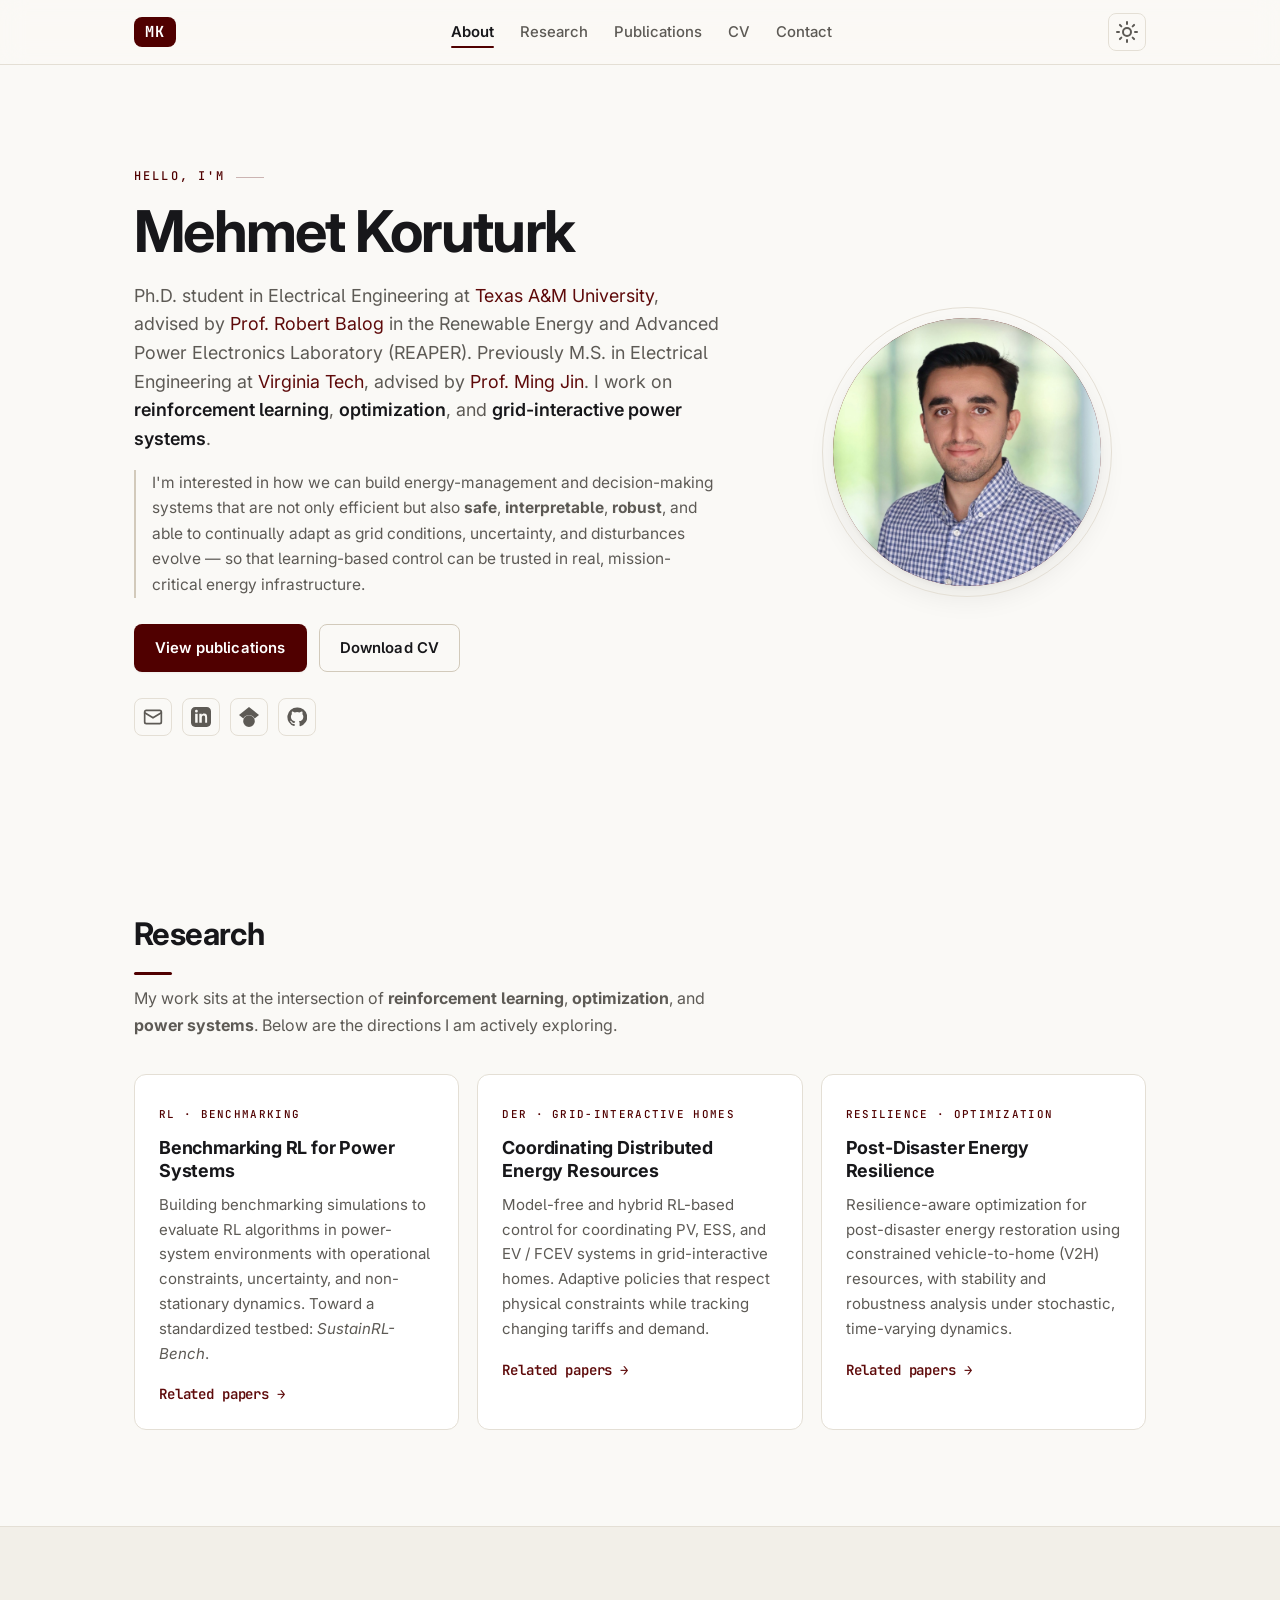
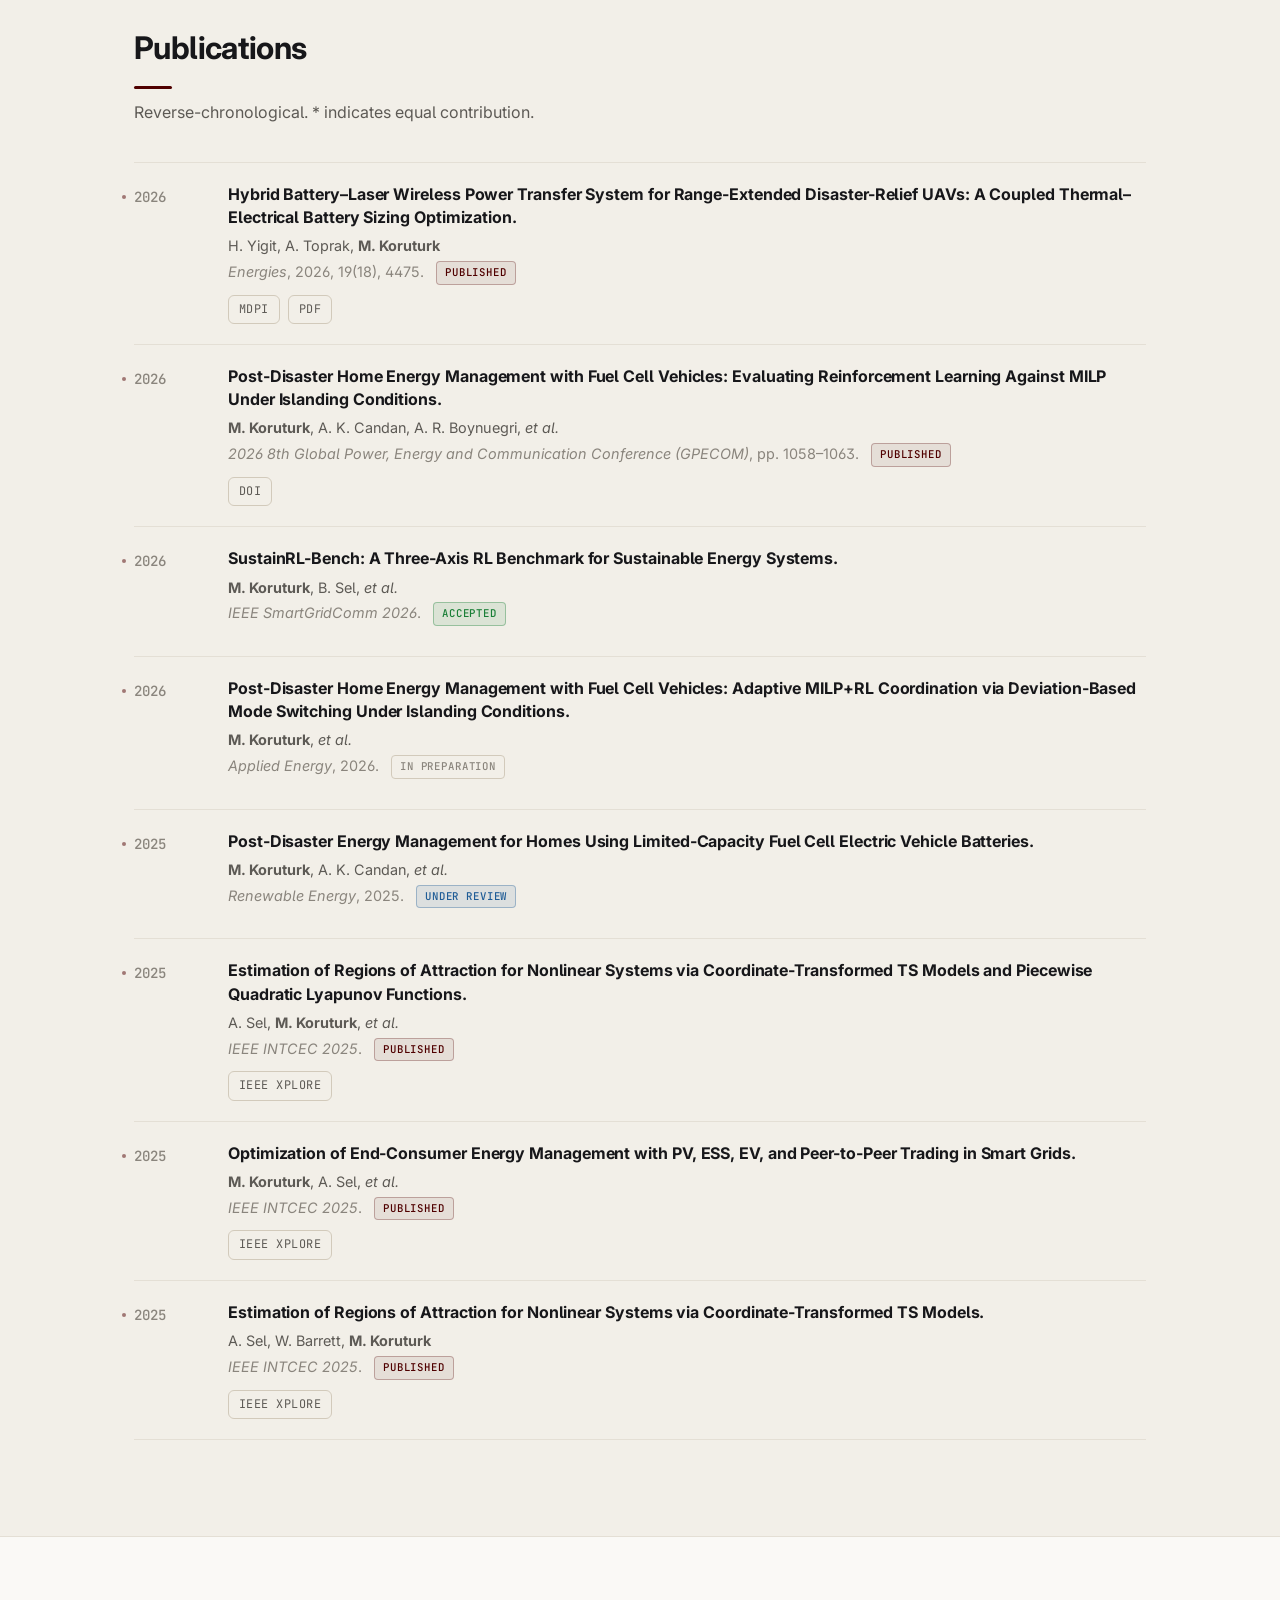
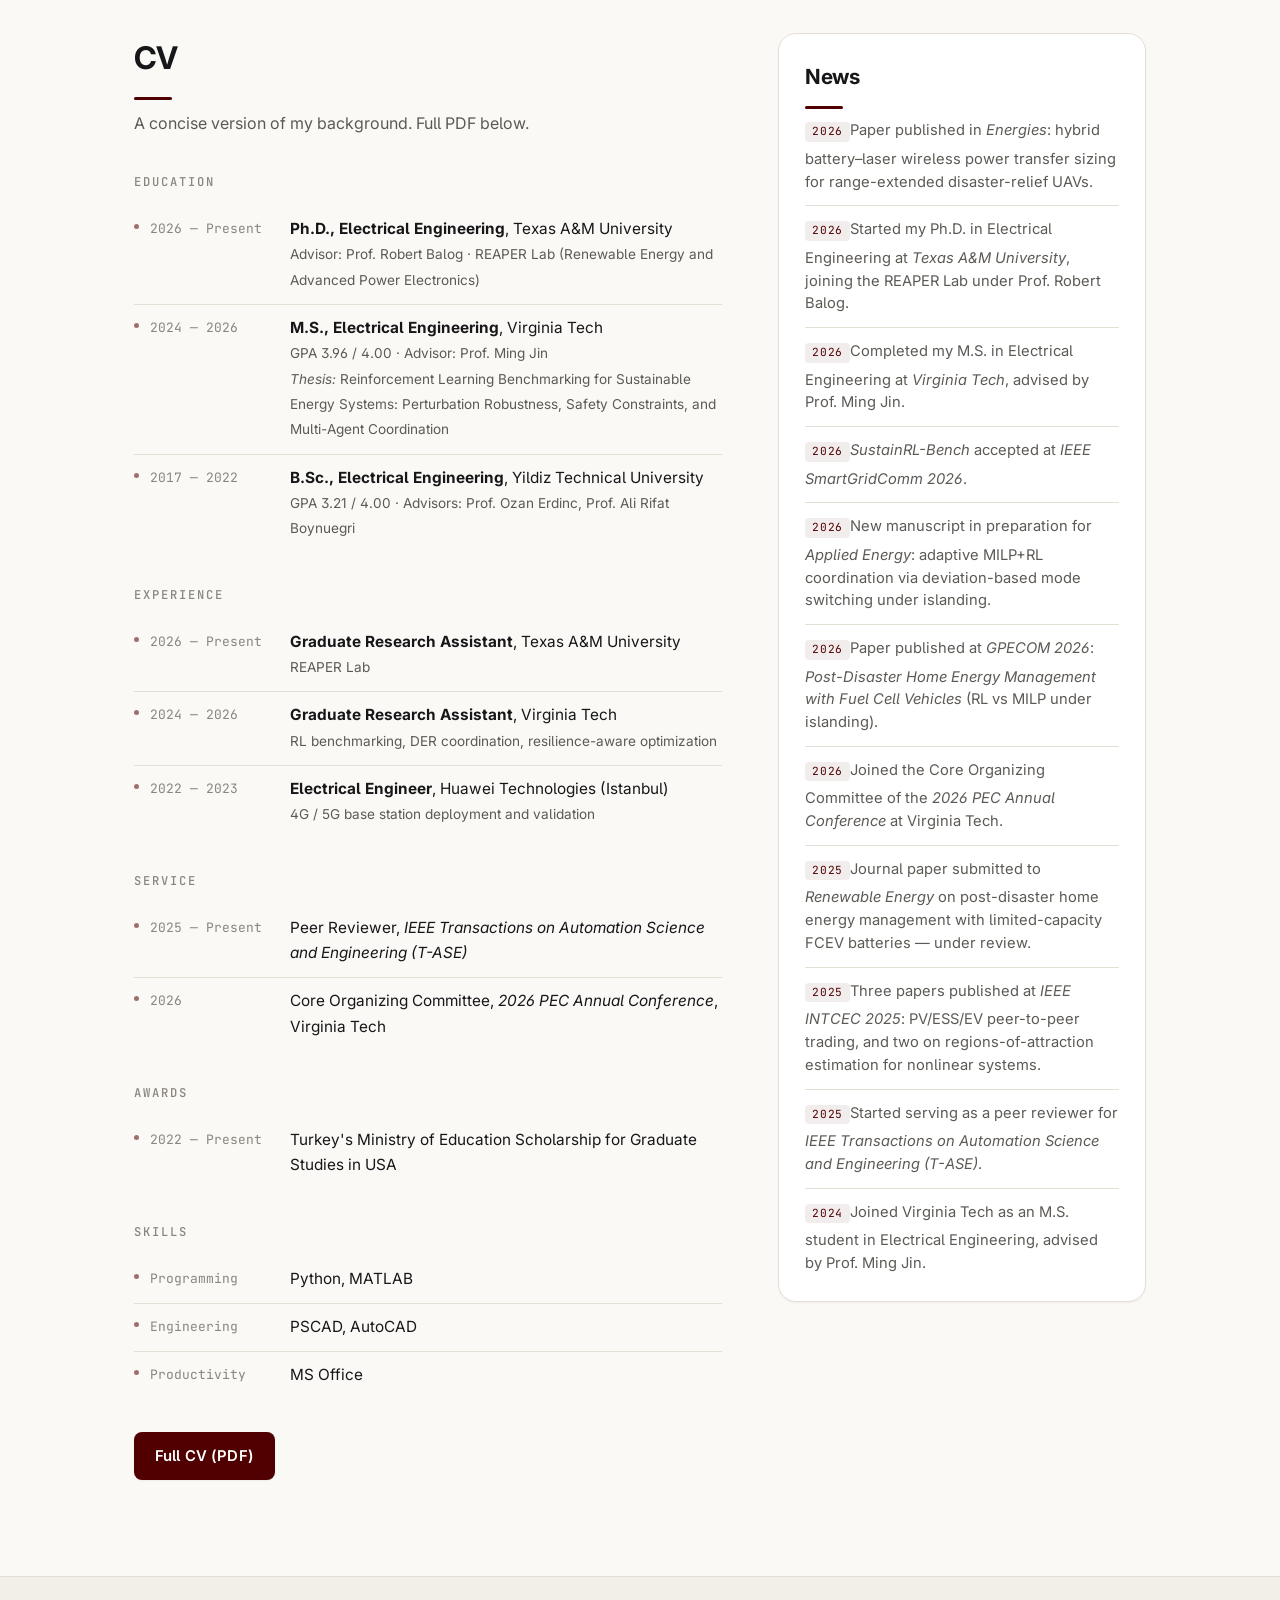
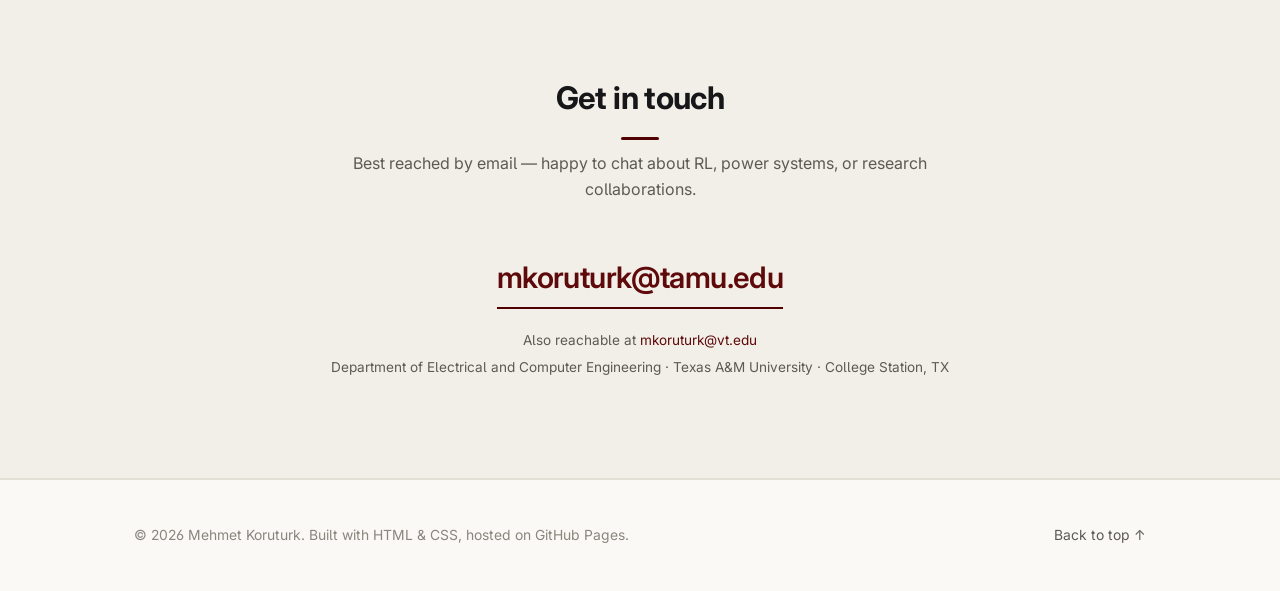
==== commit 8d50043d: "Energies paper is out: link it and correct the title Published 21 September 2026 as Energies 19(18)," ====
--- a/index.html
+++ b/index.html
@@ -156,6 +156,19 @@
           <li class="pub">
             <span class="pub-year">2026</span>
             <div>
+              <p class="pub-title"><strong>Hybrid Battery–Laser Wireless Power Transfer System for Range-Extended Disaster-Relief UAVs: A Coupled Thermal–Electrical Battery Sizing Optimization.</strong></p>
+              <p class="pub-authors">H. Yigit, A. Toprak, <strong>M. Koruturk</strong></p>
+              <p class="pub-venue"><em>Energies</em>, 2026, 19(18), 4475. <span class="status status-published">Published</span></p>
+              <div class="pub-actions">
+                <a href="https://www.mdpi.com/1996-1073/19/18/4475" target="_blank" rel="noopener">MDPI</a>
+                <a href="https://www.mdpi.com/1996-1073/19/18/4475/pdf" target="_blank" rel="noopener">PDF</a>
+              </div>
+            </div>
+          </li>
+
+          <li class="pub">
+            <span class="pub-year">2026</span>
+            <div>
               <p class="pub-title"><strong>Post-Disaster Home Energy Management with Fuel Cell Vehicles: Evaluating Reinforcement Learning Against MILP Under Islanding Conditions.</strong></p>
               <p class="pub-authors"><strong>M. Koruturk</strong>, A. K. Candan, A. R. Boynuegri, <em>et al.</em></p>
               <p class="pub-venue"><em>2026 8th Global Power, Energy and Communication Conference (GPECOM)</em>, pp. 1058–1063. <span class="status status-published">Published</span></p>
@@ -171,15 +184,6 @@
               <p class="pub-title"><strong>SustainRL-Bench: A Three-Axis RL Benchmark for Sustainable Energy Systems.</strong></p>
               <p class="pub-authors"><strong>M. Koruturk</strong>, B. Sel, <em>et al.</em></p>
               <p class="pub-venue"><em>IEEE SmartGridComm 2026</em>. <span class="status status-accepted">Accepted</span></p>
-            </div>
-          </li>
-
-          <li class="pub">
-            <span class="pub-year">2026</span>
-            <div>
-              <p class="pub-title"><strong>Hybrid Battery–Wireless Power Transfer System for Range-Extended Disaster-Relief UAVs: A Coupled Thermal–Electrical Battery Sizing Optimization.</strong></p>
-              <p class="pub-authors">H. Yigit, A. Toprak, <strong>M. Koruturk</strong></p>
-              <p class="pub-venue"><em>Energies</em>, 2026. <span class="status status-accepted">Accepted</span></p>
             </div>
           </li>
 
@@ -343,9 +347,9 @@
         <aside class="news">
           <h2 class="section-title">News</h2>
           <ul class="news-list">
+            <li><time>2026</time>Paper published in <em>Energies</em>: hybrid battery–laser wireless power transfer sizing for range-extended disaster-relief UAVs.</li>
             <li><time>2026</time>Started my Ph.D. in Electrical Engineering at <em>Texas A&amp;M University</em>, joining the REAPER Lab under Prof. Robert Balog.</li>
             <li><time>2026</time>Completed my M.S. in Electrical Engineering at <em>Virginia Tech</em>, advised by Prof. Ming Jin.</li>
-            <li><time>2026</time>Paper accepted in <em>Energies</em>: hybrid battery–wireless power transfer sizing for range-extended disaster-relief UAVs.</li>
             <li><time>2026</time><em>SustainRL-Bench</em> accepted at <em>IEEE SmartGridComm 2026</em>.</li>
             <li><time>2026</time>New manuscript in preparation for <em>Applied Energy</em>: adaptive MILP+RL coordination via deviation-based mode switching under islanding.</li>
             <li><time>2026</time>Paper published at <em>GPECOM 2026</em>: <em>Post-Disaster Home Energy Management with Fuel Cell Vehicles</em> (RL vs MILP under islanding).</li>
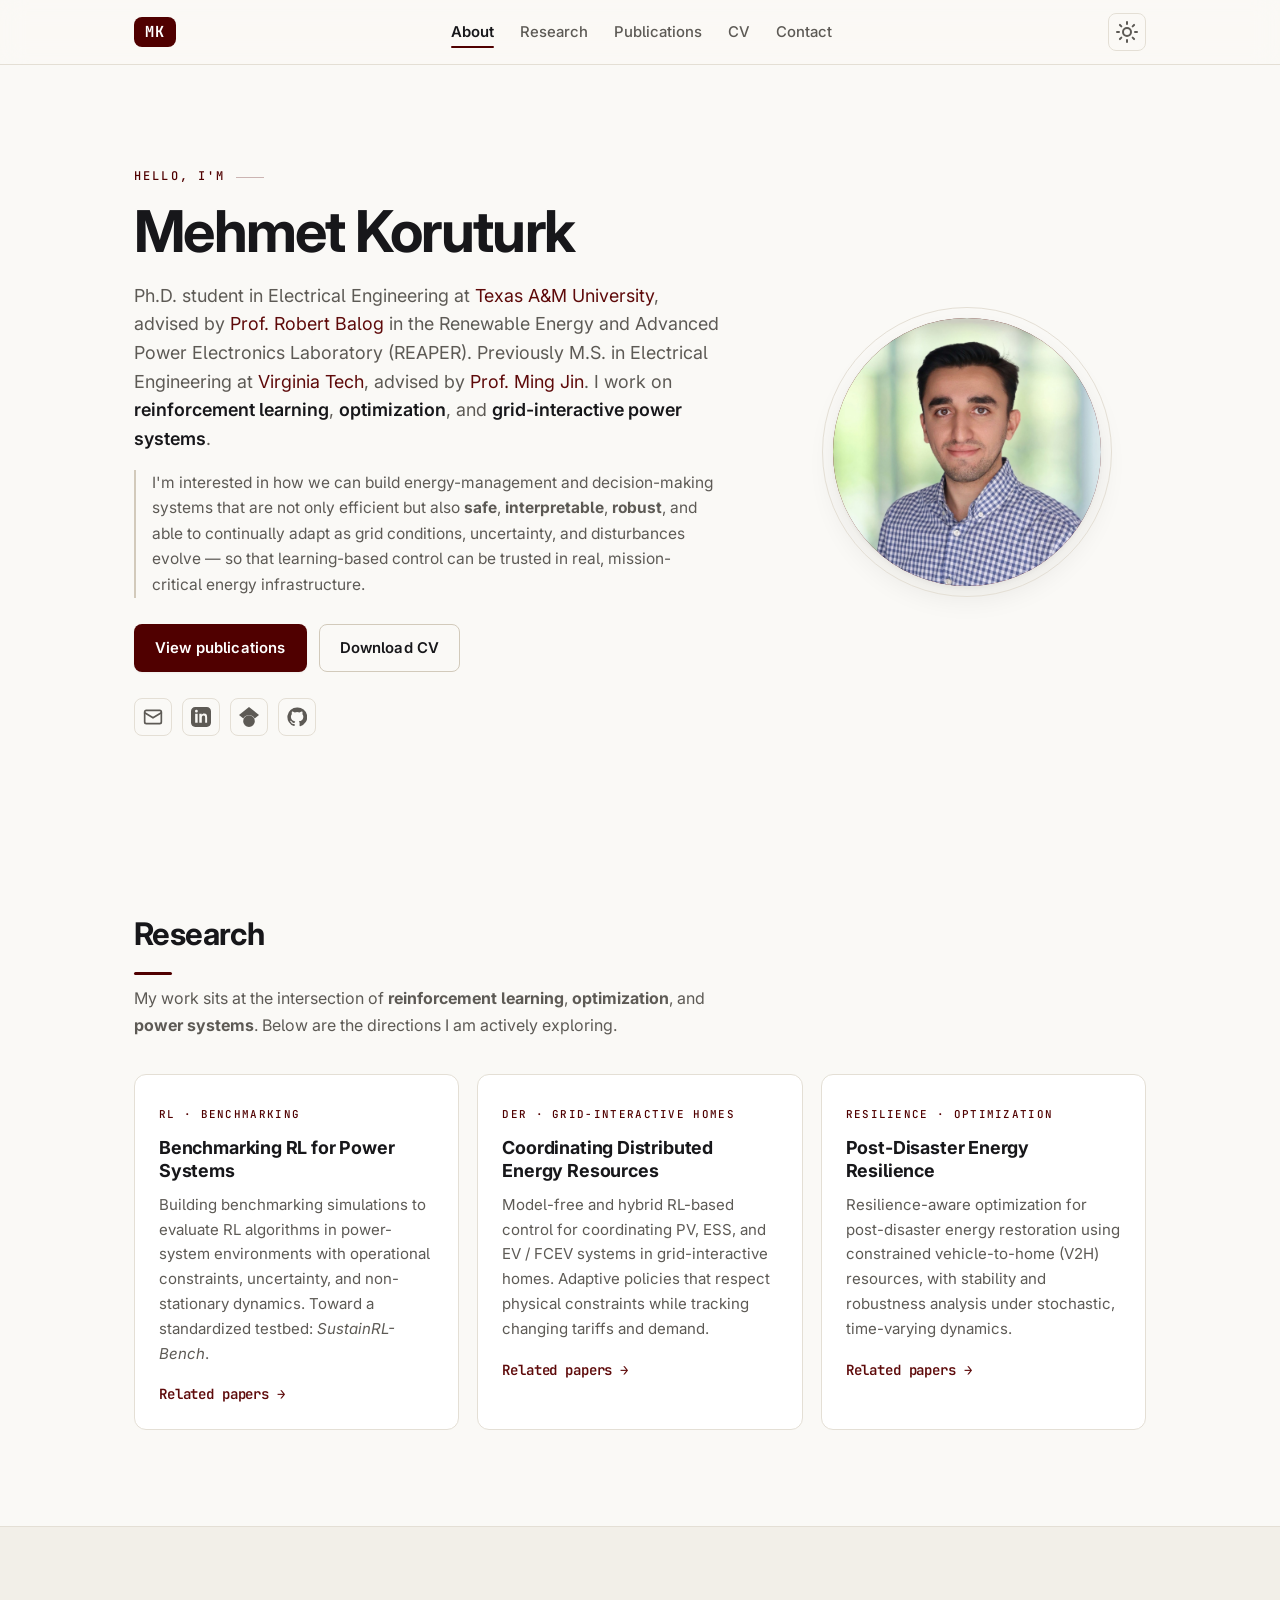
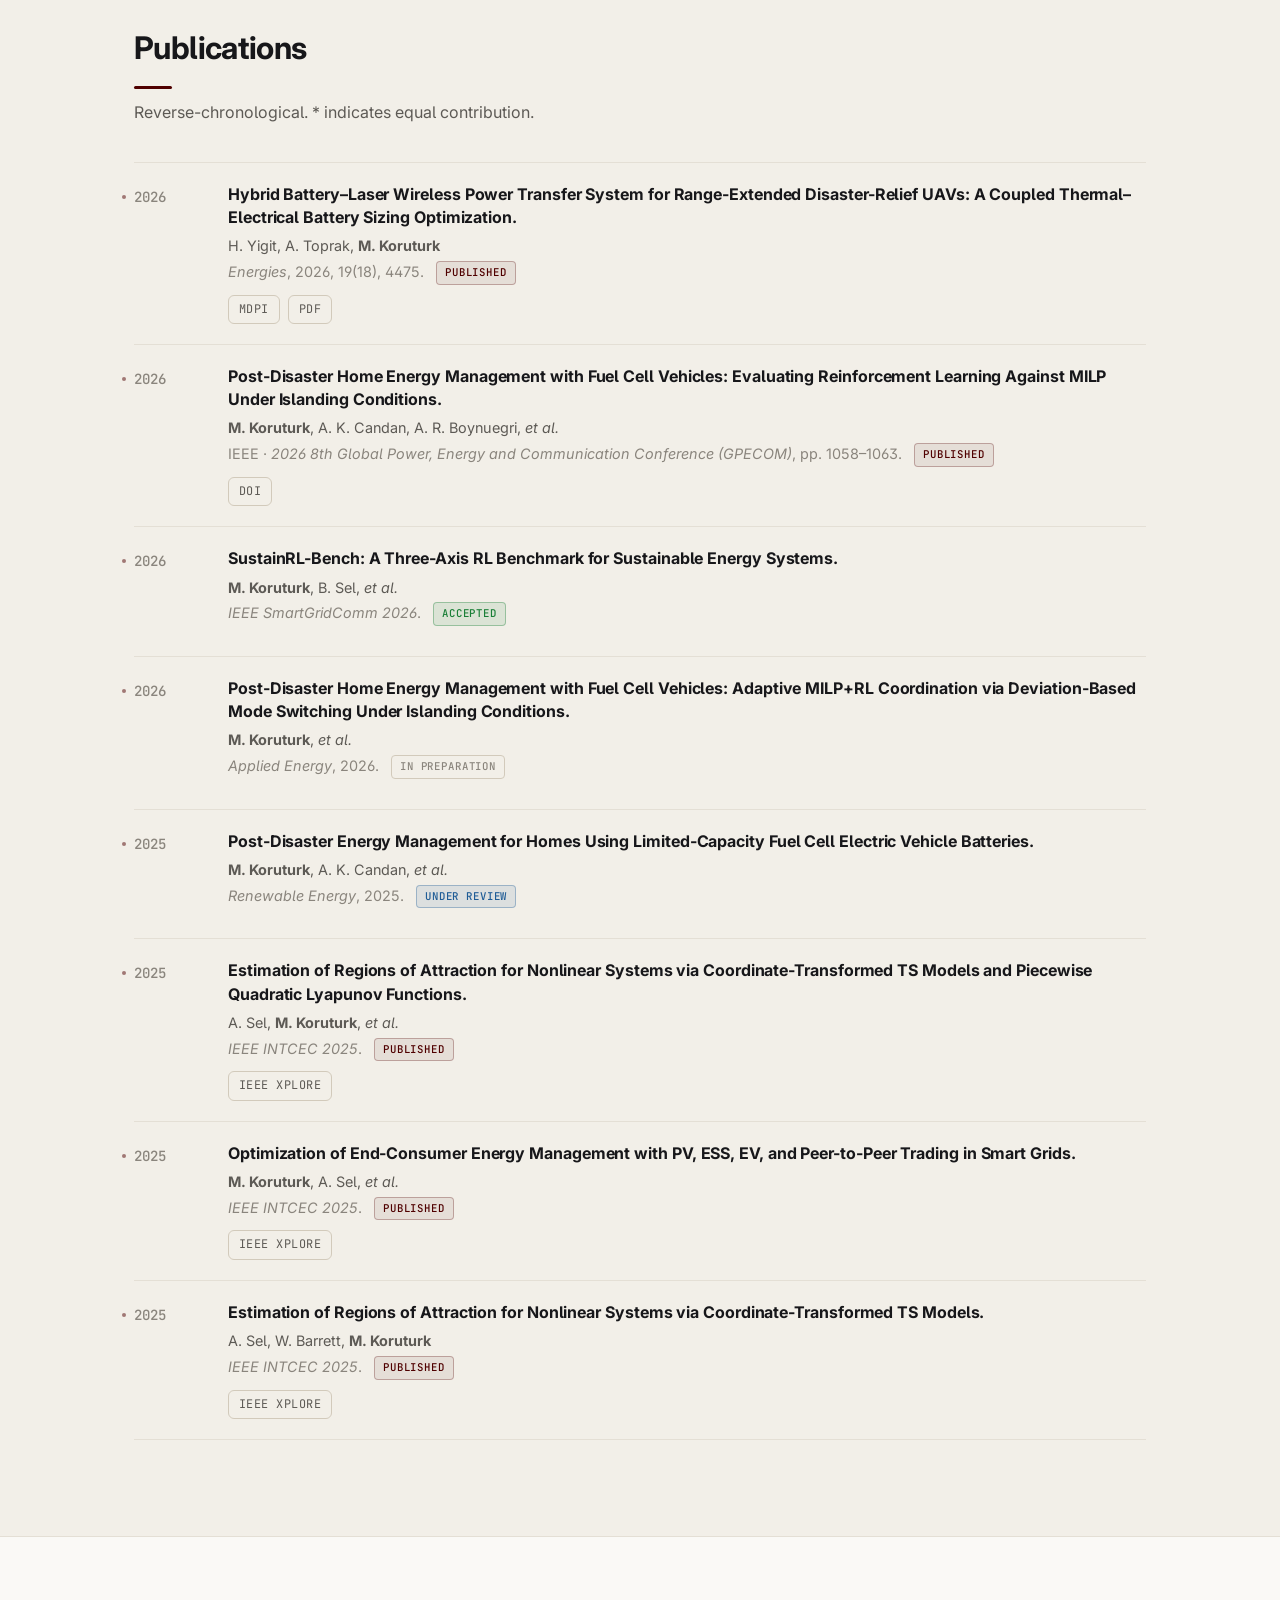
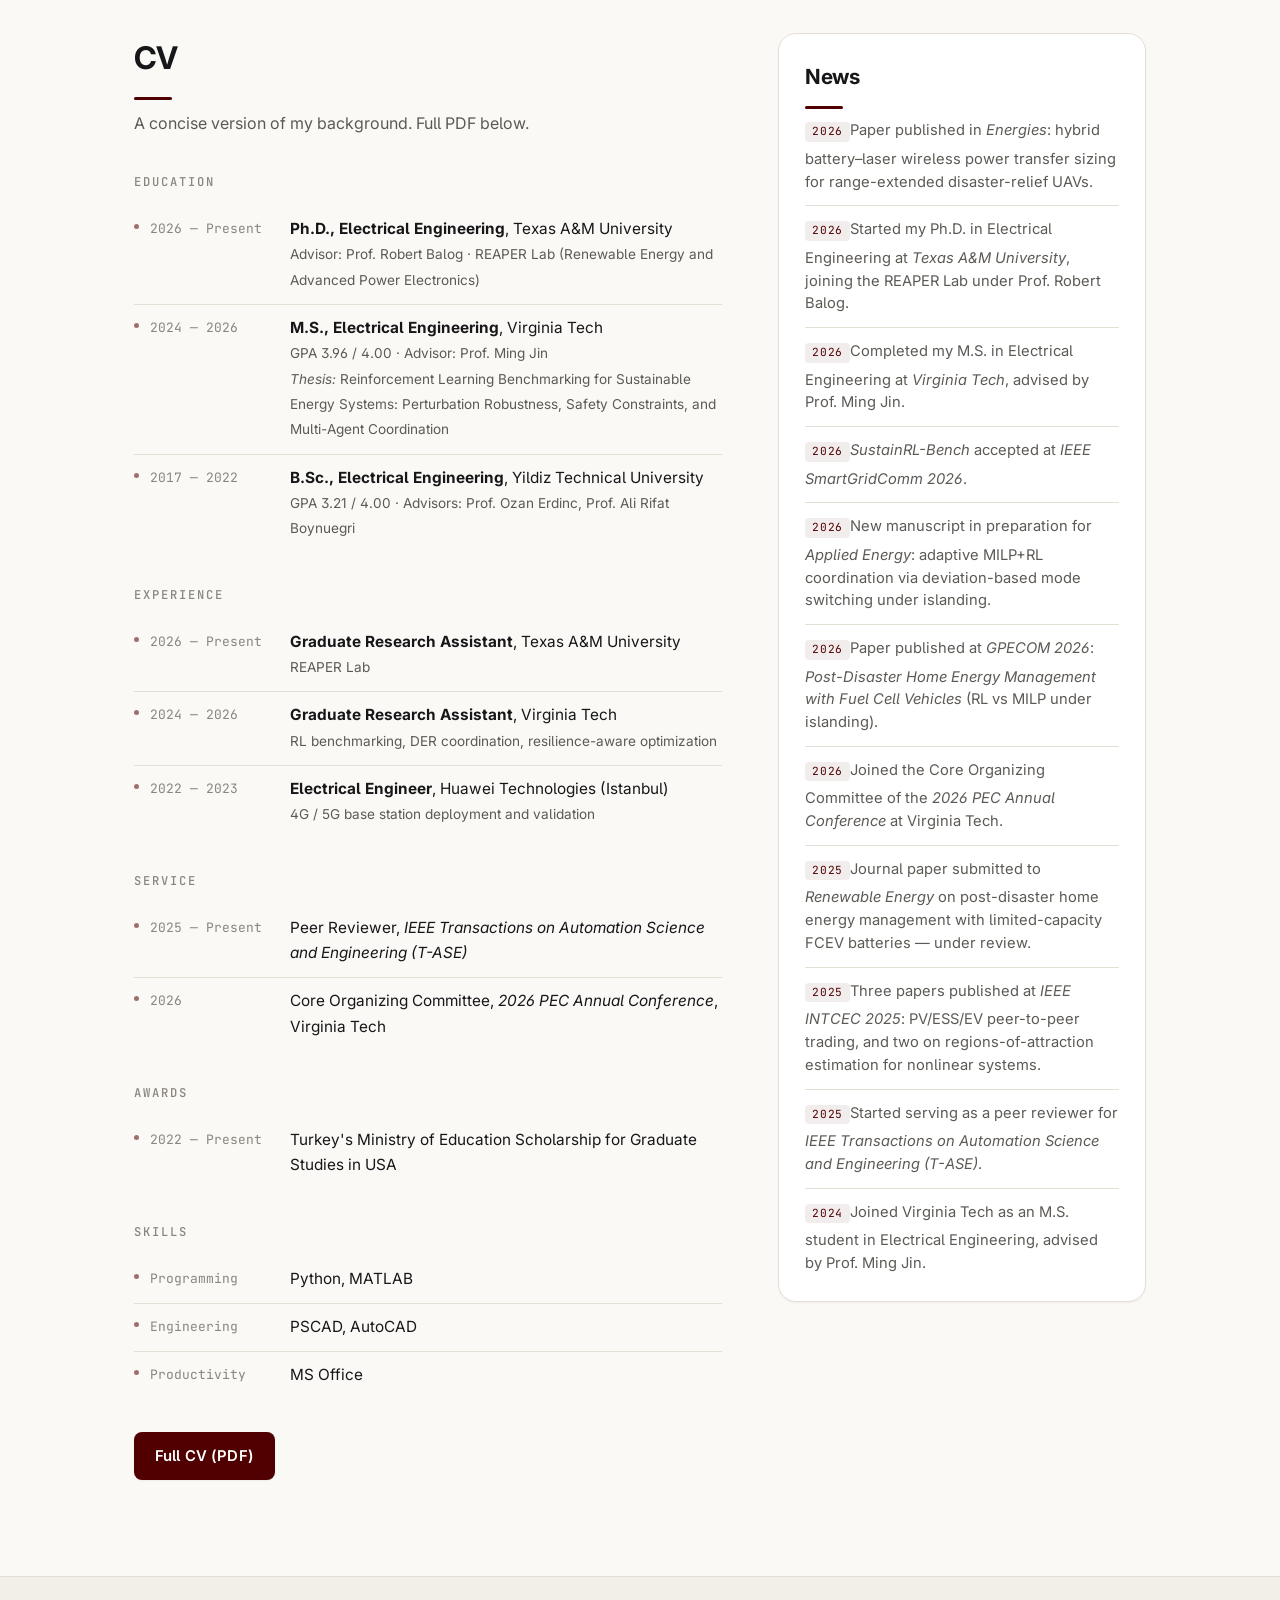
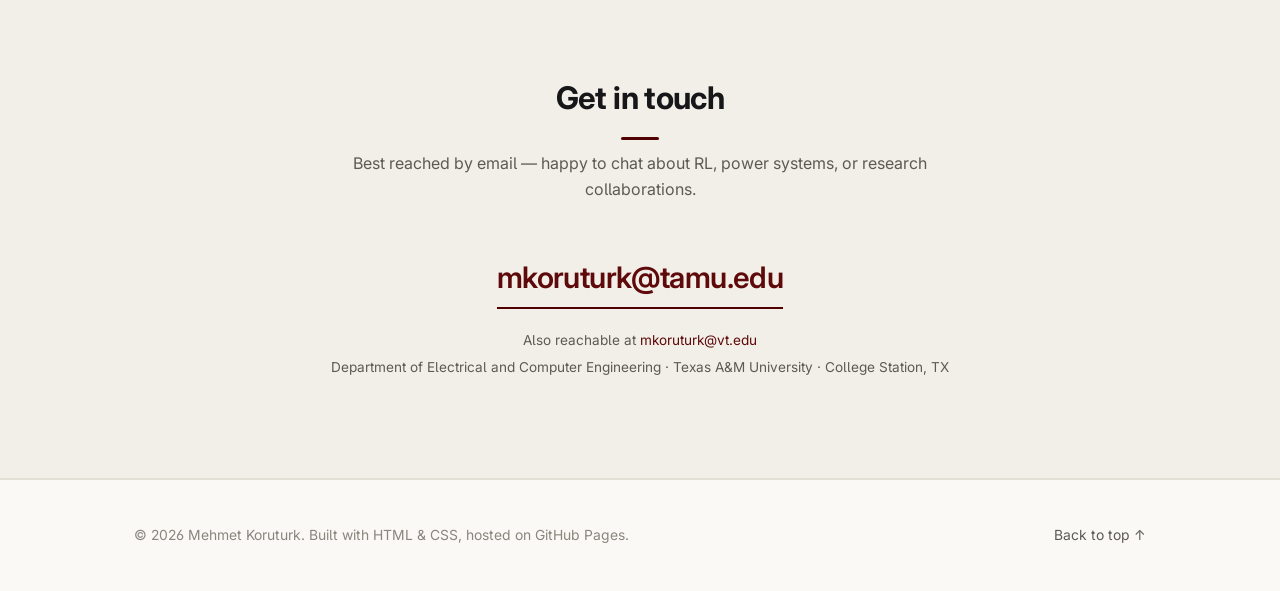
==== commit 3094f9c7: "Mark the GPECOM paper as IEEE-published Xplore lists the proceedings as "2026 8th Global Power, Ener" ====
--- a/index.html
+++ b/index.html
@@ -171,7 +171,7 @@
             <div>
               <p class="pub-title"><strong>Post-Disaster Home Energy Management with Fuel Cell Vehicles: Evaluating Reinforcement Learning Against MILP Under Islanding Conditions.</strong></p>
               <p class="pub-authors"><strong>M. Koruturk</strong>, A. K. Candan, A. R. Boynuegri, <em>et al.</em></p>
-              <p class="pub-venue"><em>2026 8th Global Power, Energy and Communication Conference (GPECOM)</em>, pp. 1058–1063. <span class="status status-published">Published</span></p>
+              <p class="pub-venue">IEEE · <em>2026 8th Global Power, Energy and Communication Conference (GPECOM)</em>, pp. 1058–1063. <span class="status status-published">Published</span></p>
               <div class="pub-actions">
                 <a href="https://doi.org/10.1109/GPECOM70462.2026.11578574" target="_blank" rel="noopener">DOI</a>
               </div>
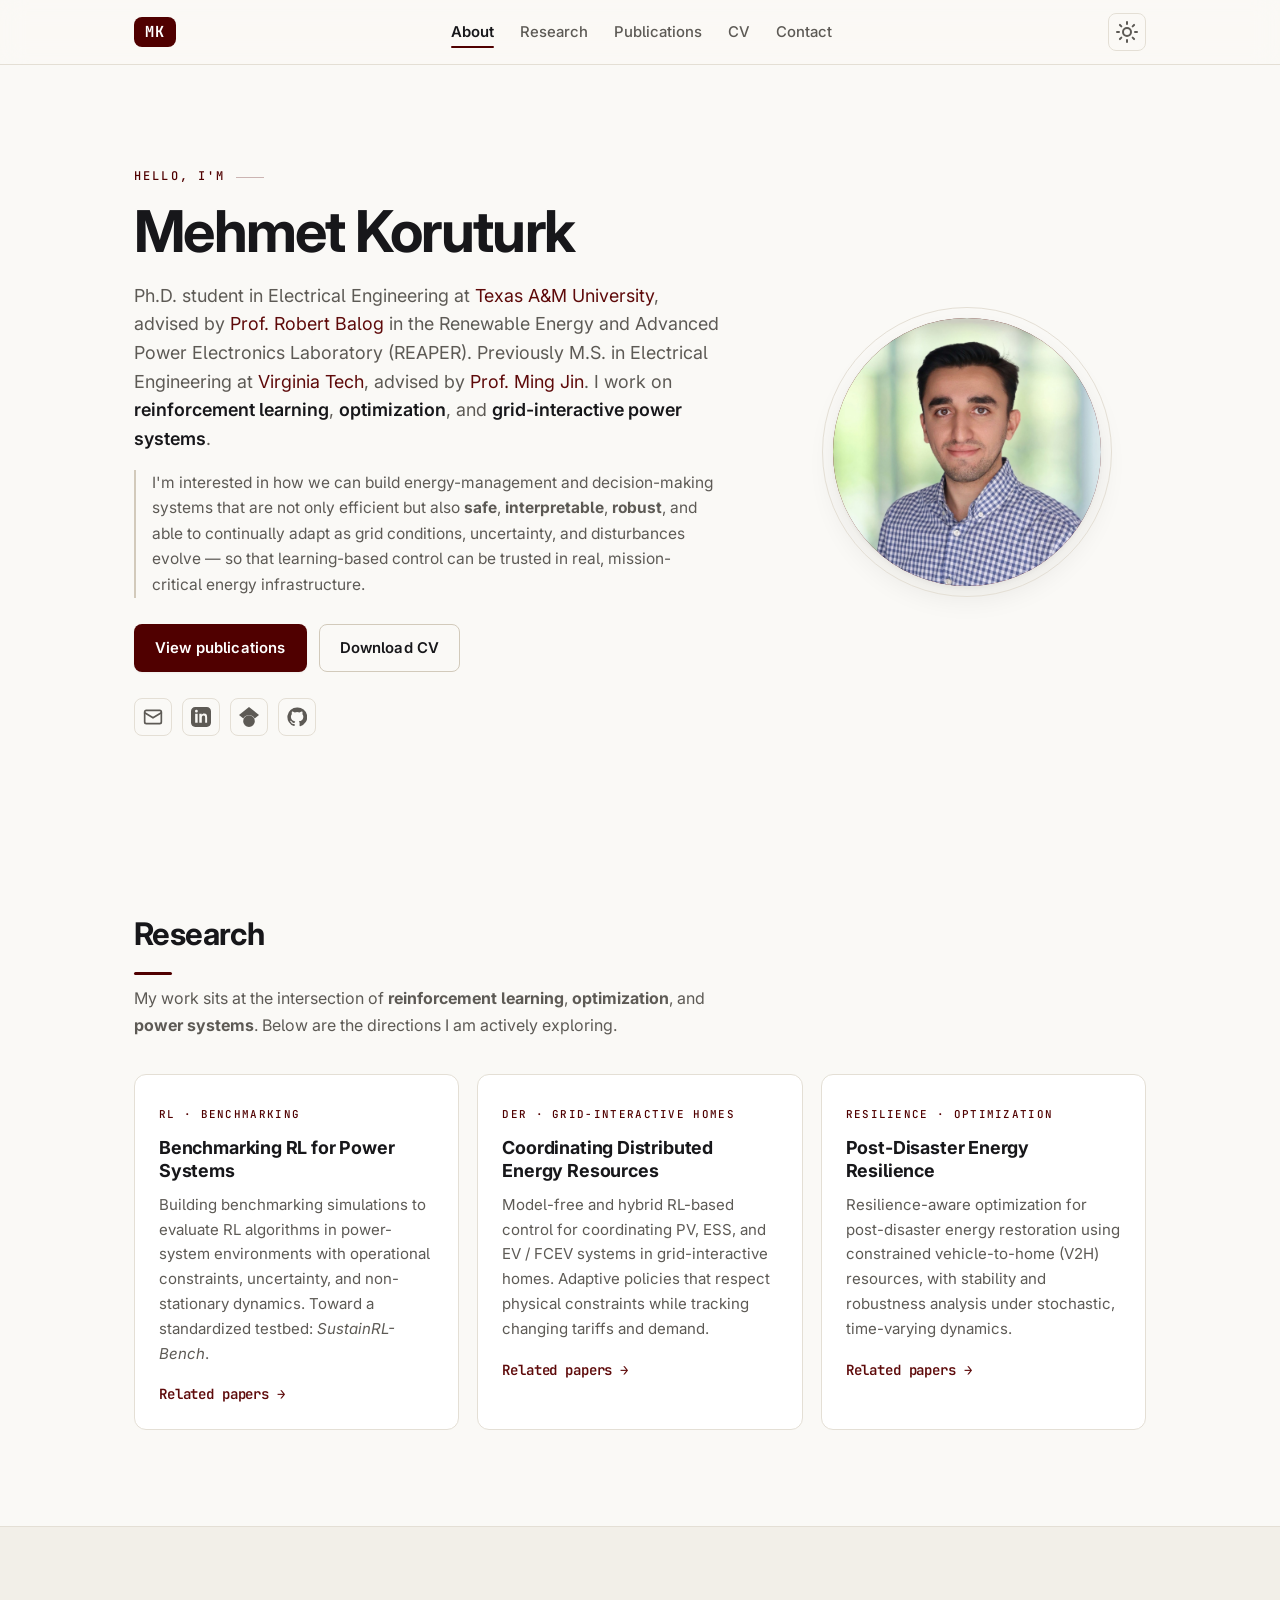
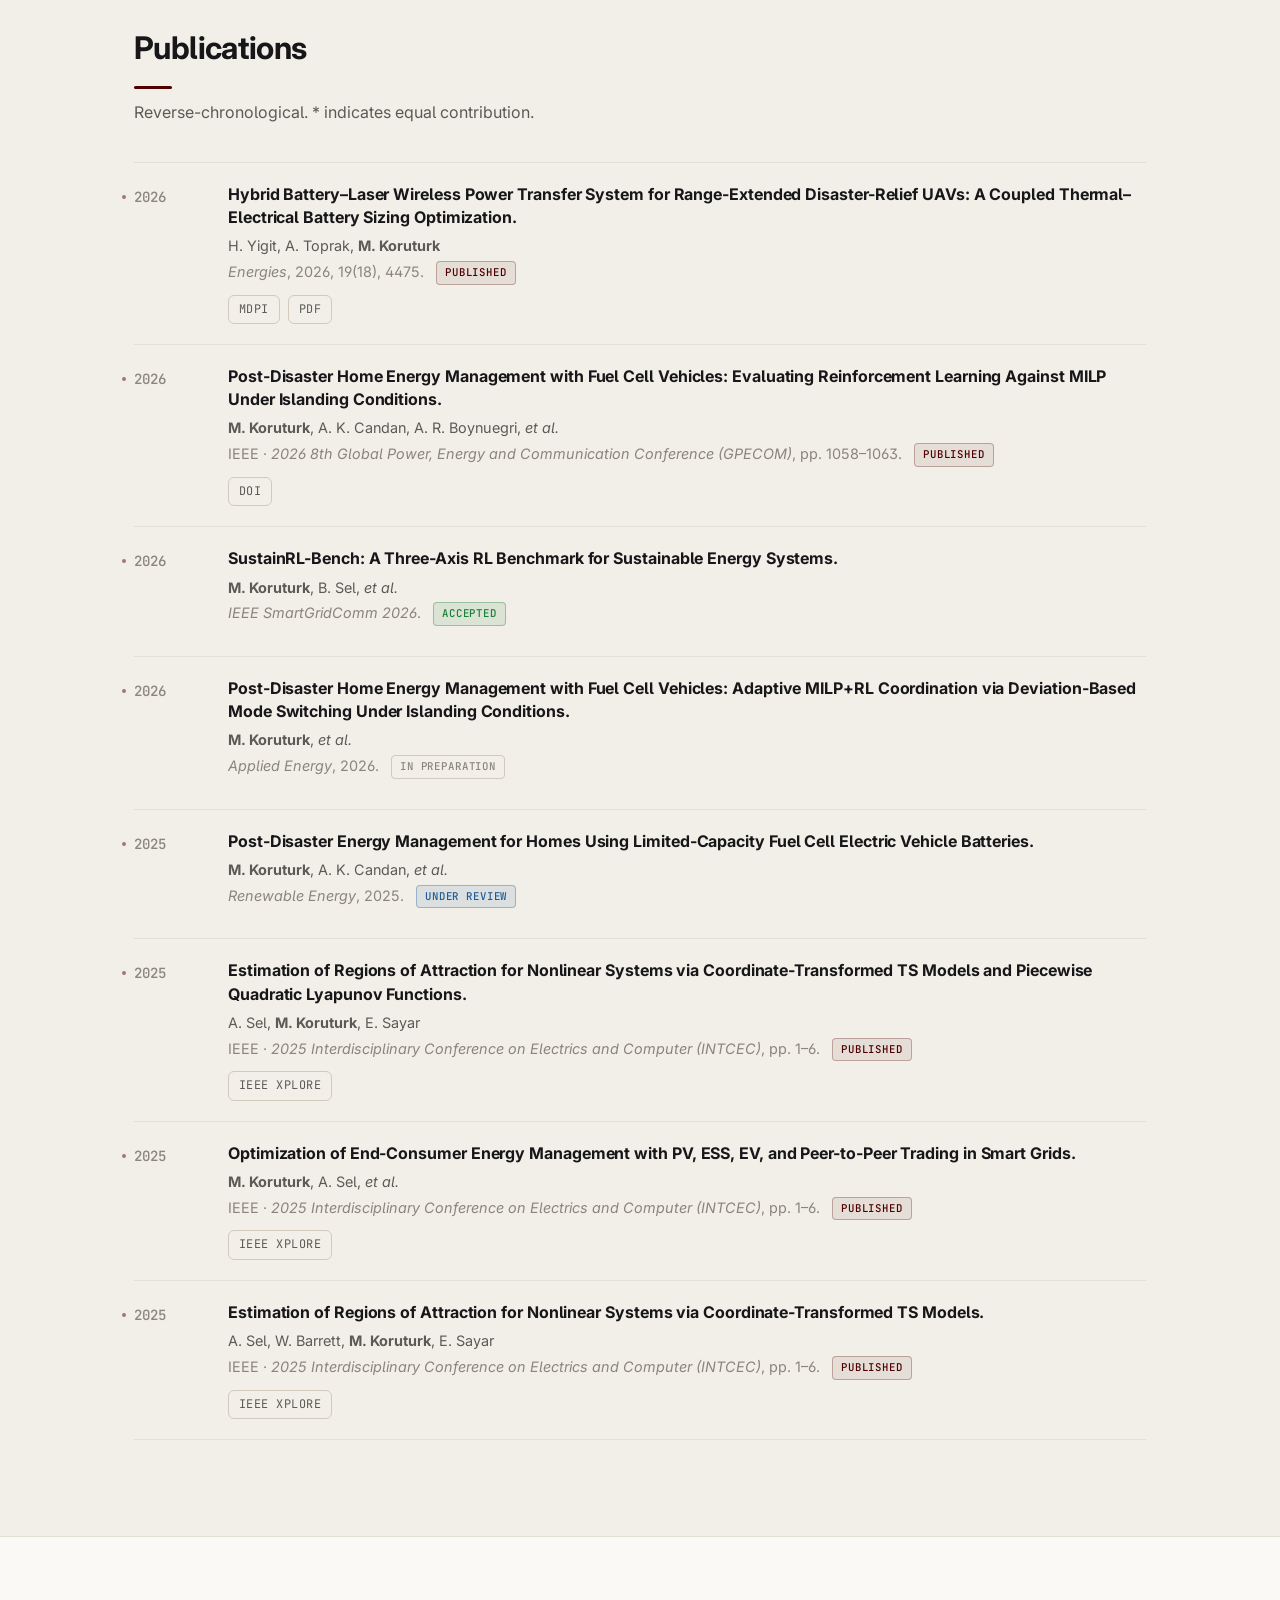
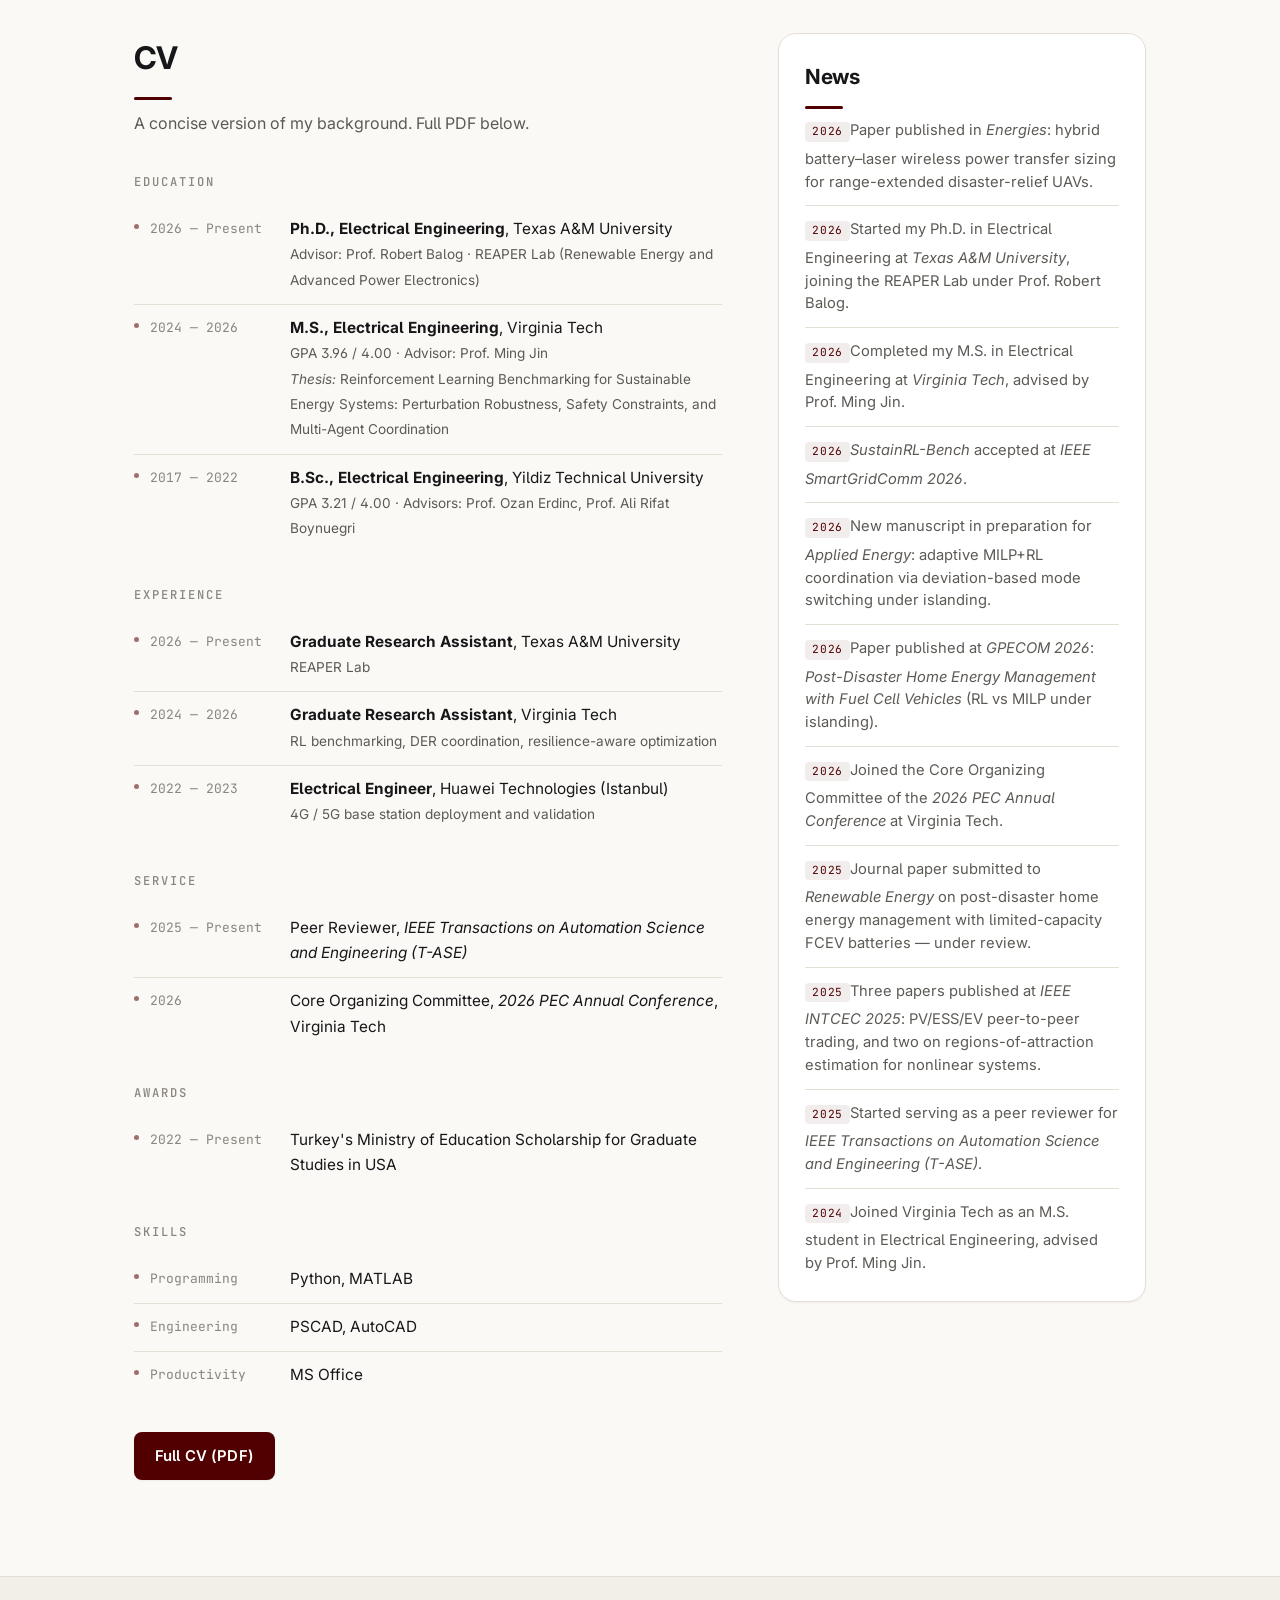
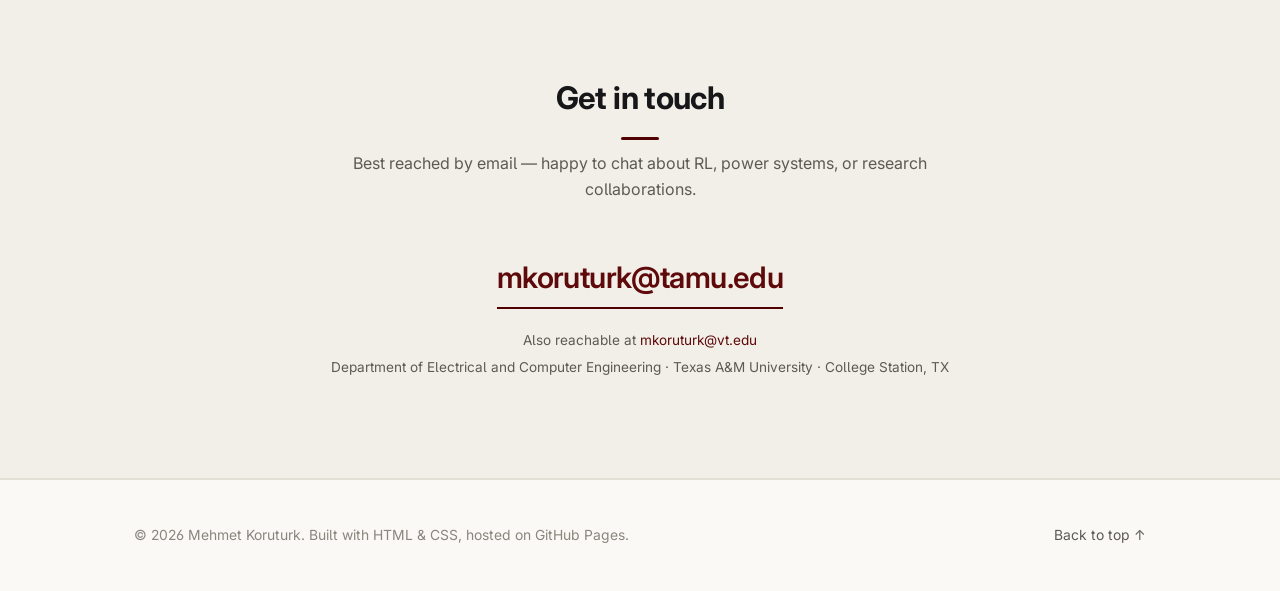
==== commit 65310a7f: "Give the INTCEC papers the same IEEE venue line, and fix two swapped links Xplore lists all three as" ====
--- a/index.html
+++ b/index.html
@@ -209,10 +209,10 @@
             <span class="pub-year">2025</span>
             <div>
               <p class="pub-title"><strong>Estimation of Regions of Attraction for Nonlinear Systems via Coordinate-Transformed TS Models and Piecewise Quadratic Lyapunov Functions.</strong></p>
-              <p class="pub-authors">A. Sel, <strong>M. Koruturk</strong>, <em>et al.</em></p>
-              <p class="pub-venue"><em>IEEE INTCEC 2025</em>. <span class="status status-published">Published</span></p>
-              <div class="pub-actions">
-                <a href="https://ieeexplore.ieee.org/document/11256030" target="_blank" rel="noopener">IEEE Xplore</a>
+              <p class="pub-authors">A. Sel, <strong>M. Koruturk</strong>, E. Sayar</p>
+              <p class="pub-venue">IEEE · <em>2025 Interdisciplinary Conference on Electrics and Computer (INTCEC)</em>, pp. 1–6. <span class="status status-published">Published</span></p>
+              <div class="pub-actions">
+                <a href="https://ieeexplore.ieee.org/document/11255827" target="_blank" rel="noopener">IEEE Xplore</a>
               </div>
             </div>
           </li>
@@ -222,7 +222,7 @@
             <div>
               <p class="pub-title"><strong>Optimization of End-Consumer Energy Management with PV, ESS, EV, and Peer-to-Peer Trading in Smart Grids.</strong></p>
               <p class="pub-authors"><strong>M. Koruturk</strong>, A. Sel, <em>et al.</em></p>
-              <p class="pub-venue"><em>IEEE INTCEC 2025</em>. <span class="status status-published">Published</span></p>
+              <p class="pub-venue">IEEE · <em>2025 Interdisciplinary Conference on Electrics and Computer (INTCEC)</em>, pp. 1–6. <span class="status status-published">Published</span></p>
               <div class="pub-actions">
                 <a href="https://ieeexplore.ieee.org/document/11255815" target="_blank" rel="noopener">IEEE Xplore</a>
               </div>
@@ -233,10 +233,10 @@
             <span class="pub-year">2025</span>
             <div>
               <p class="pub-title"><strong>Estimation of Regions of Attraction for Nonlinear Systems via Coordinate-Transformed TS Models.</strong></p>
-              <p class="pub-authors">A. Sel, W. Barrett, <strong>M. Koruturk</strong></p>
-              <p class="pub-venue"><em>IEEE INTCEC 2025</em>. <span class="status status-published">Published</span></p>
-              <div class="pub-actions">
-                <a href="https://ieeexplore.ieee.org/document/11255827" target="_blank" rel="noopener">IEEE Xplore</a>
+              <p class="pub-authors">A. Sel, W. Barrett, <strong>M. Koruturk</strong>, E. Sayar</p>
+              <p class="pub-venue">IEEE · <em>2025 Interdisciplinary Conference on Electrics and Computer (INTCEC)</em>, pp. 1–6. <span class="status status-published">Published</span></p>
+              <div class="pub-actions">
+                <a href="https://ieeexplore.ieee.org/document/11256030" target="_blank" rel="noopener">IEEE Xplore</a>
               </div>
             </div>
           </li>
